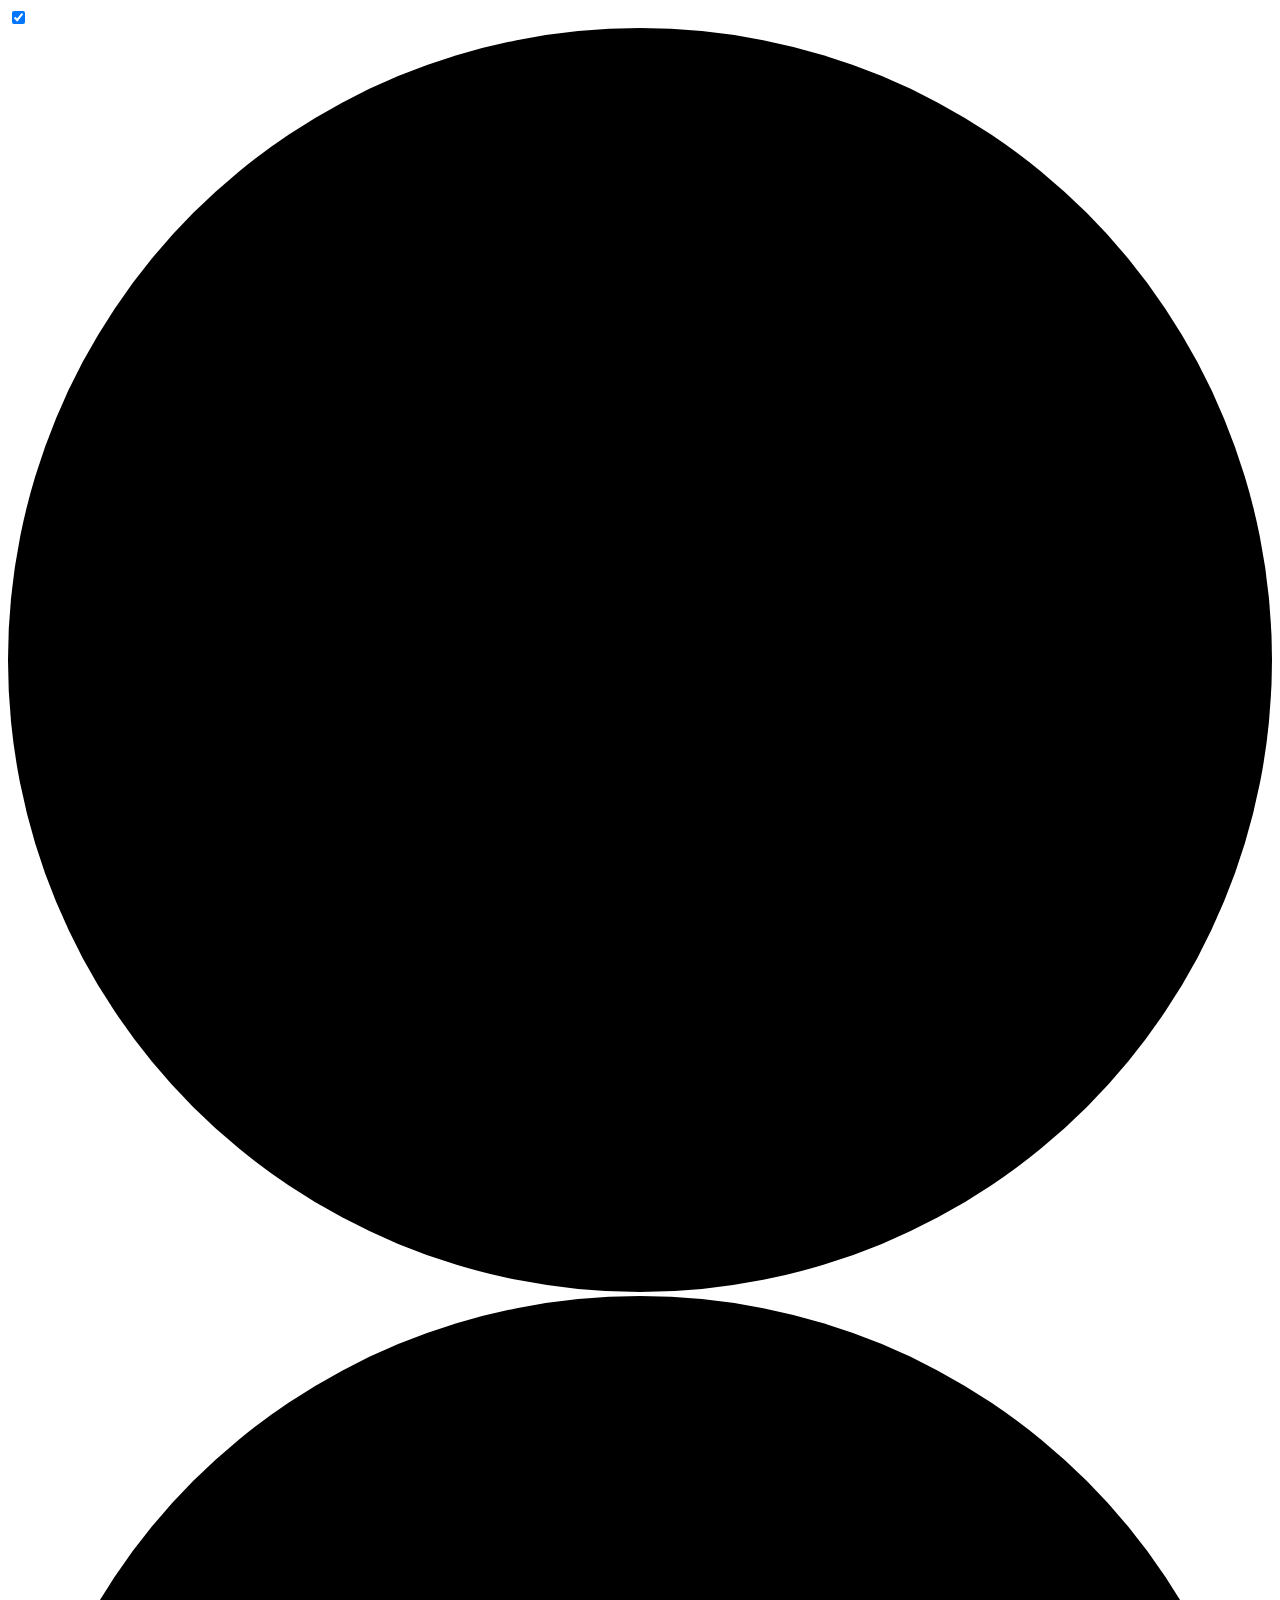
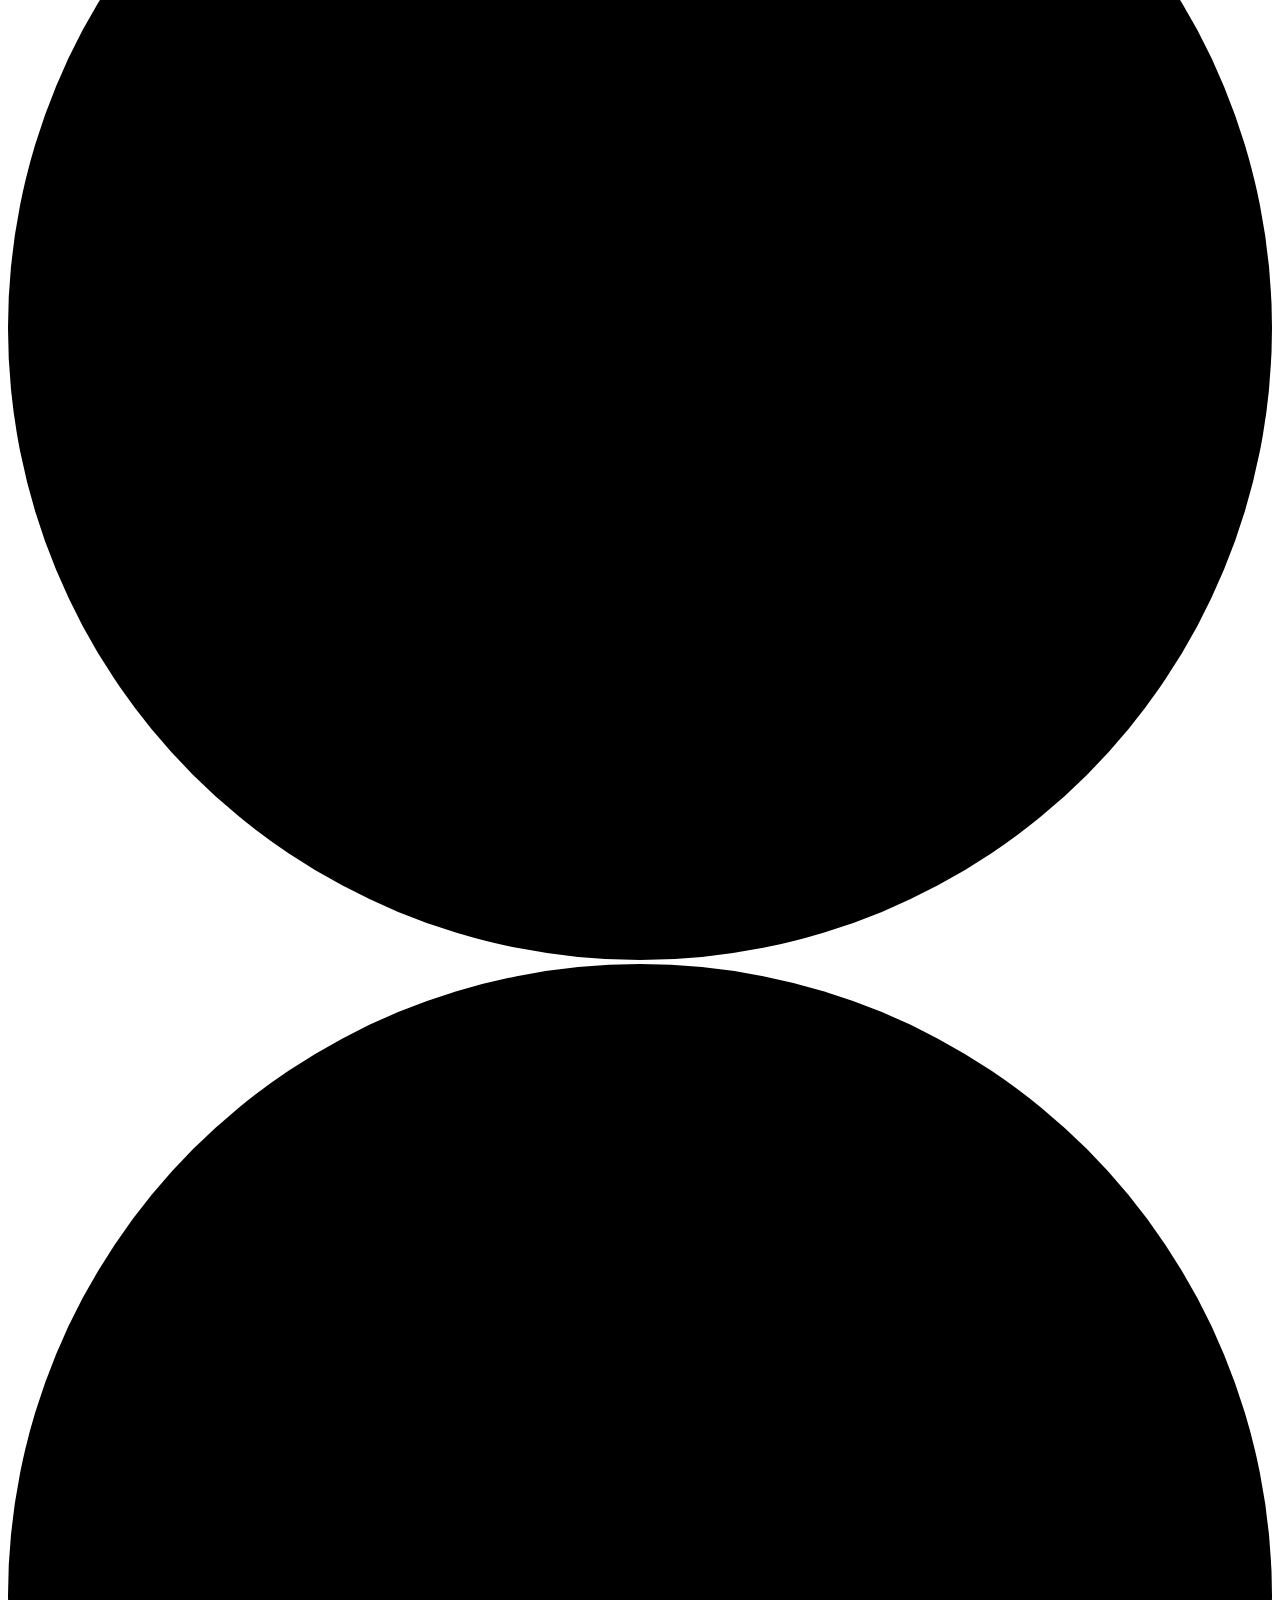
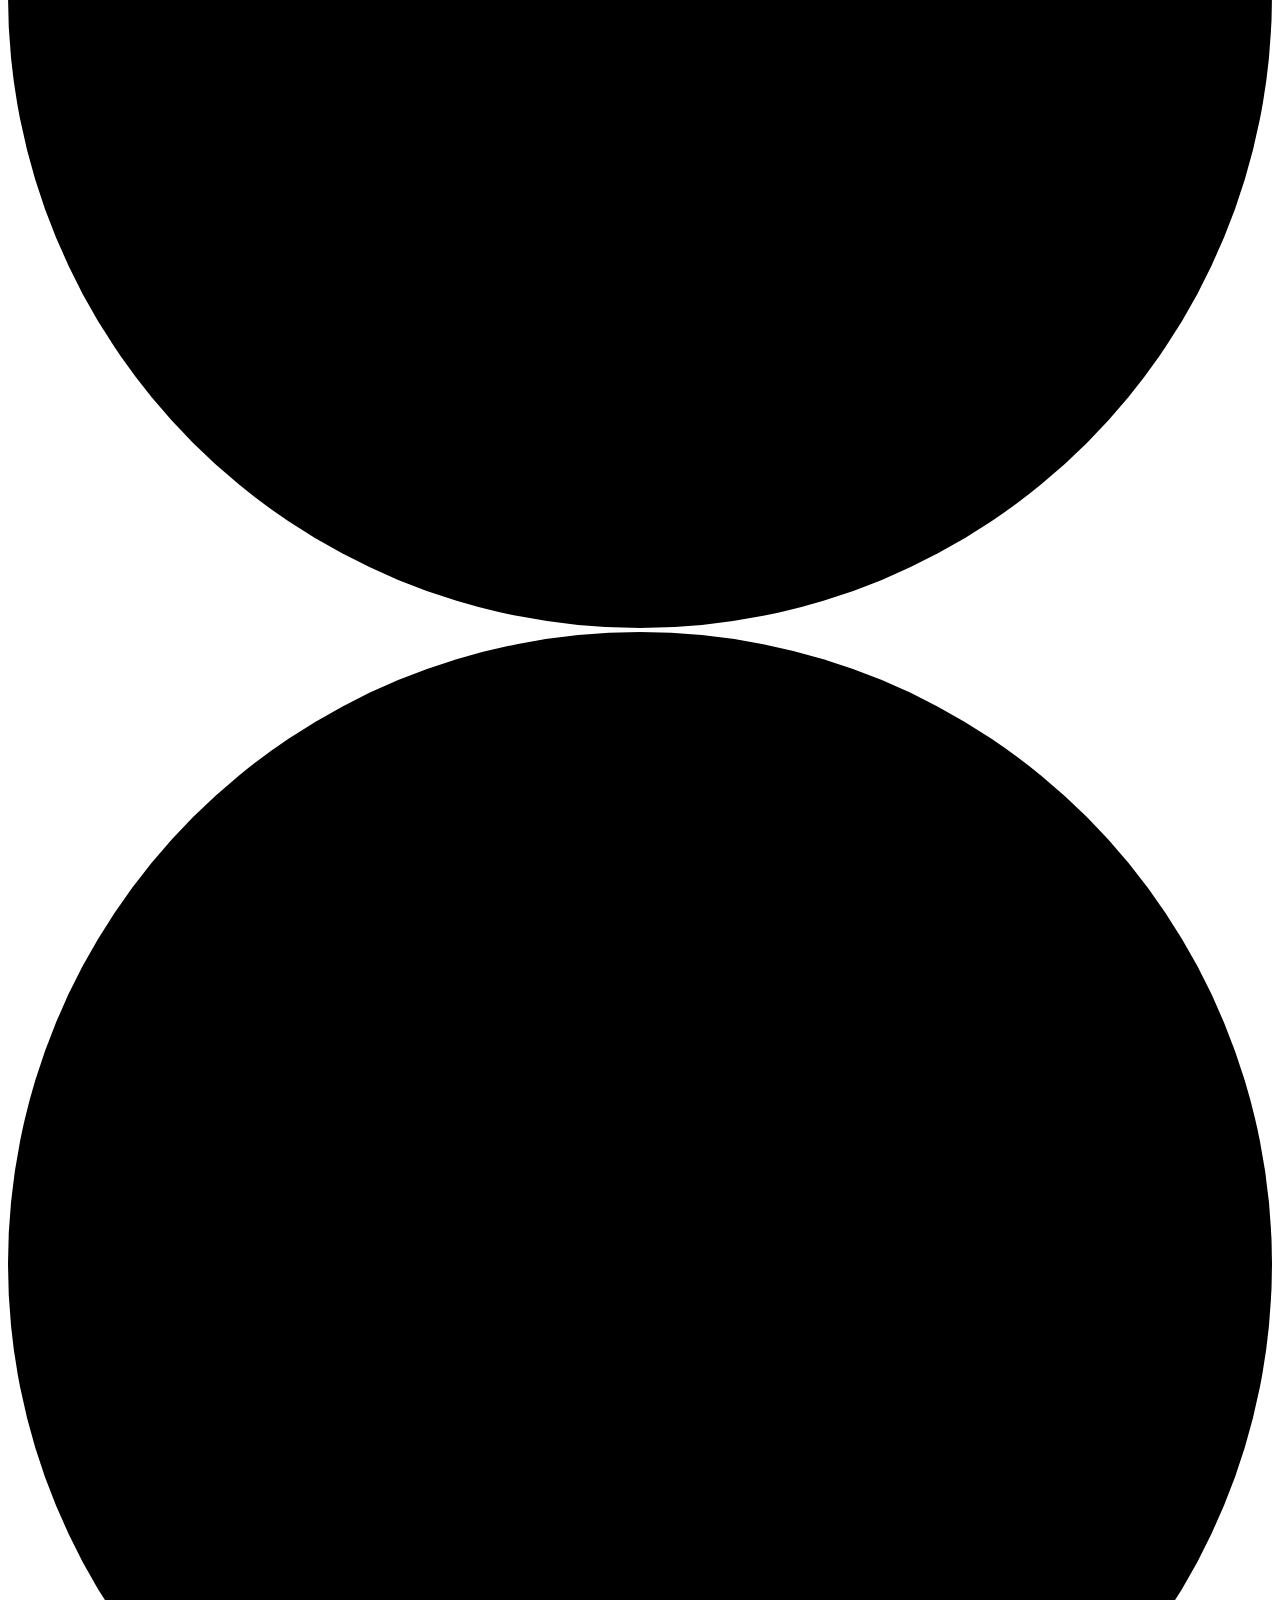
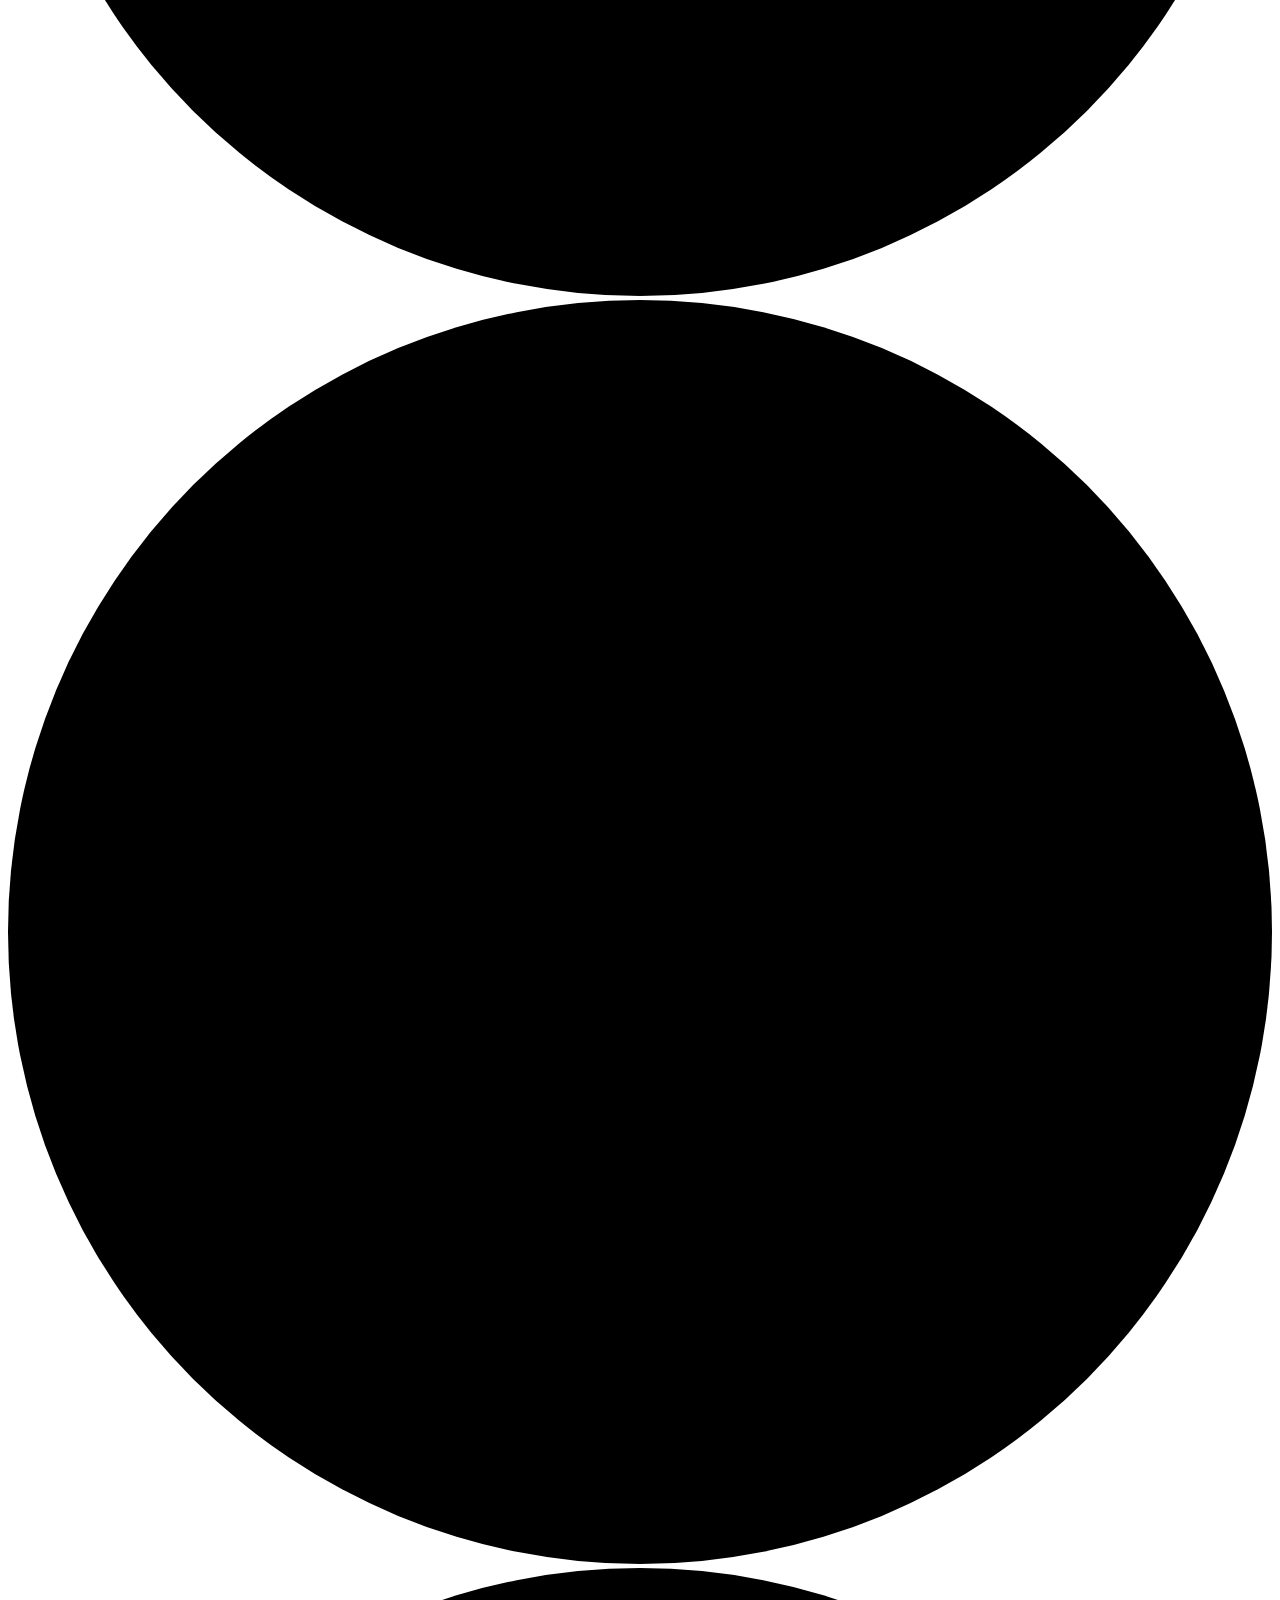
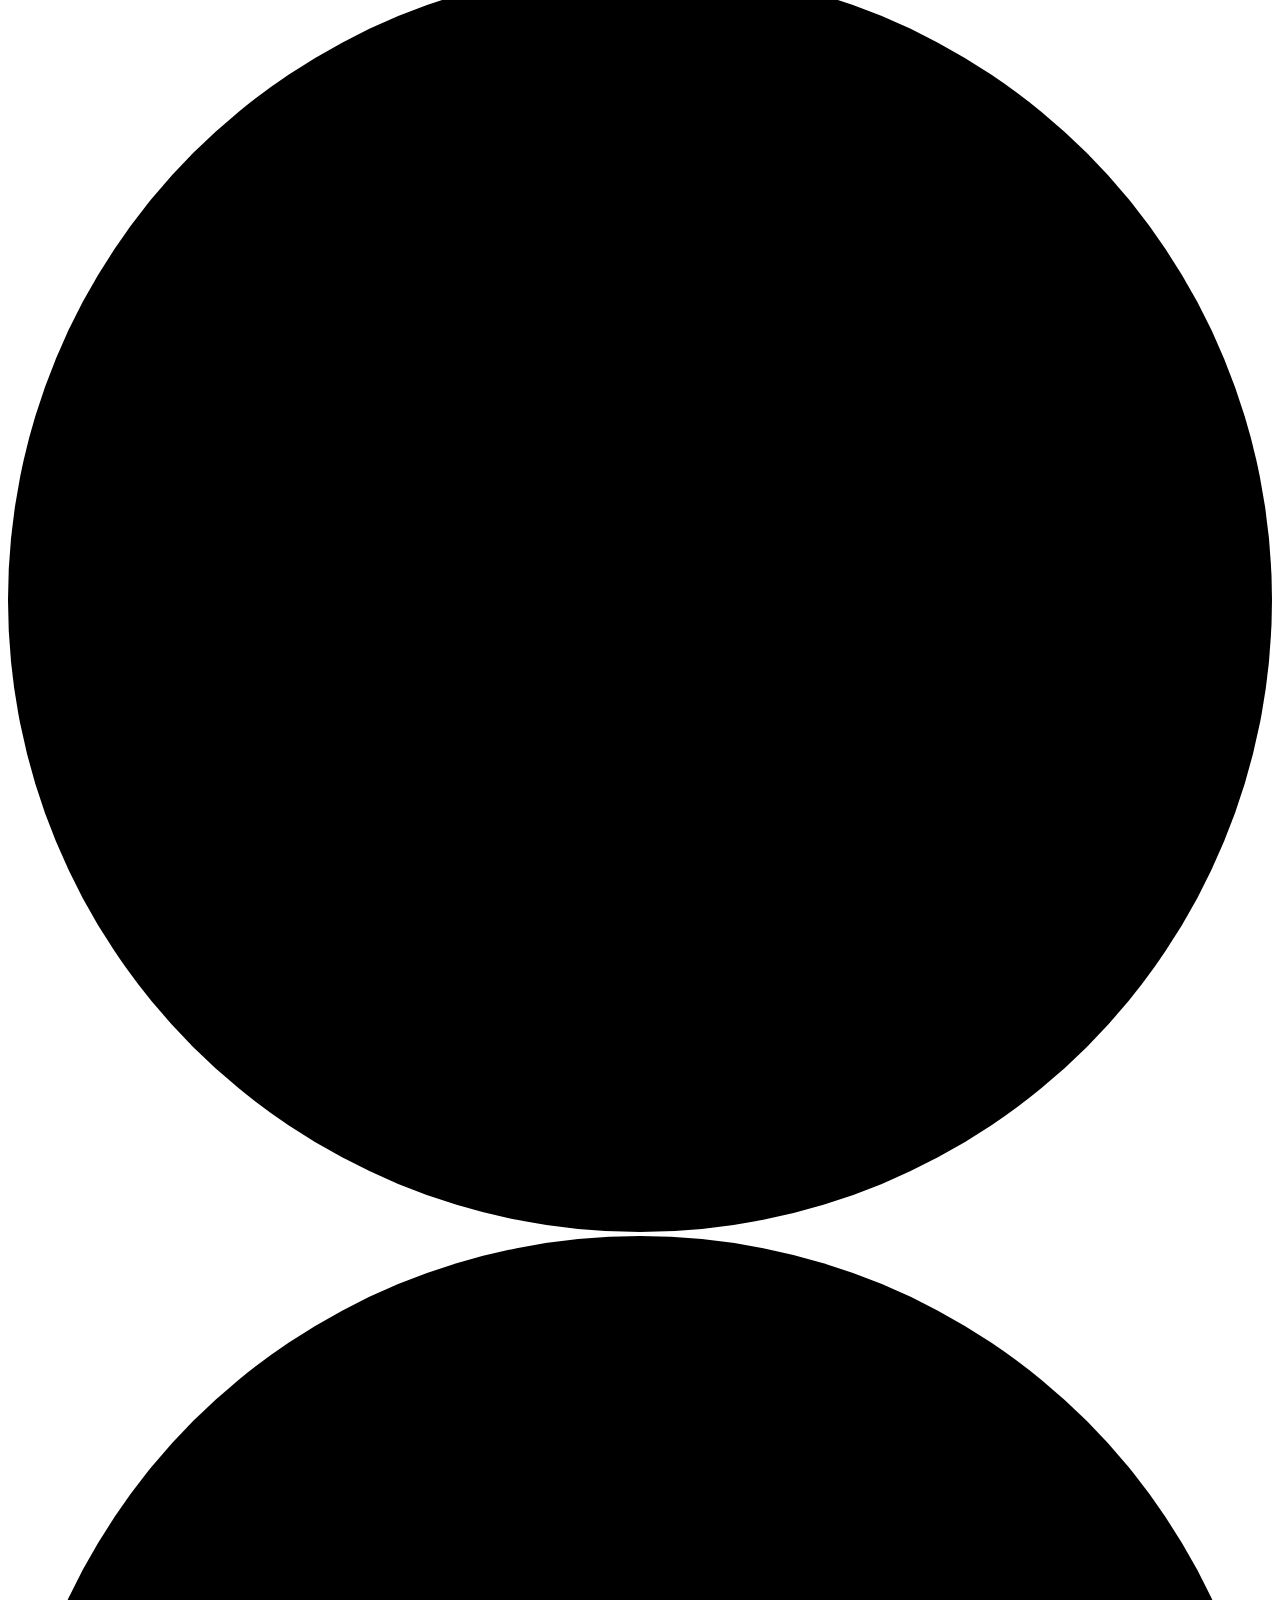
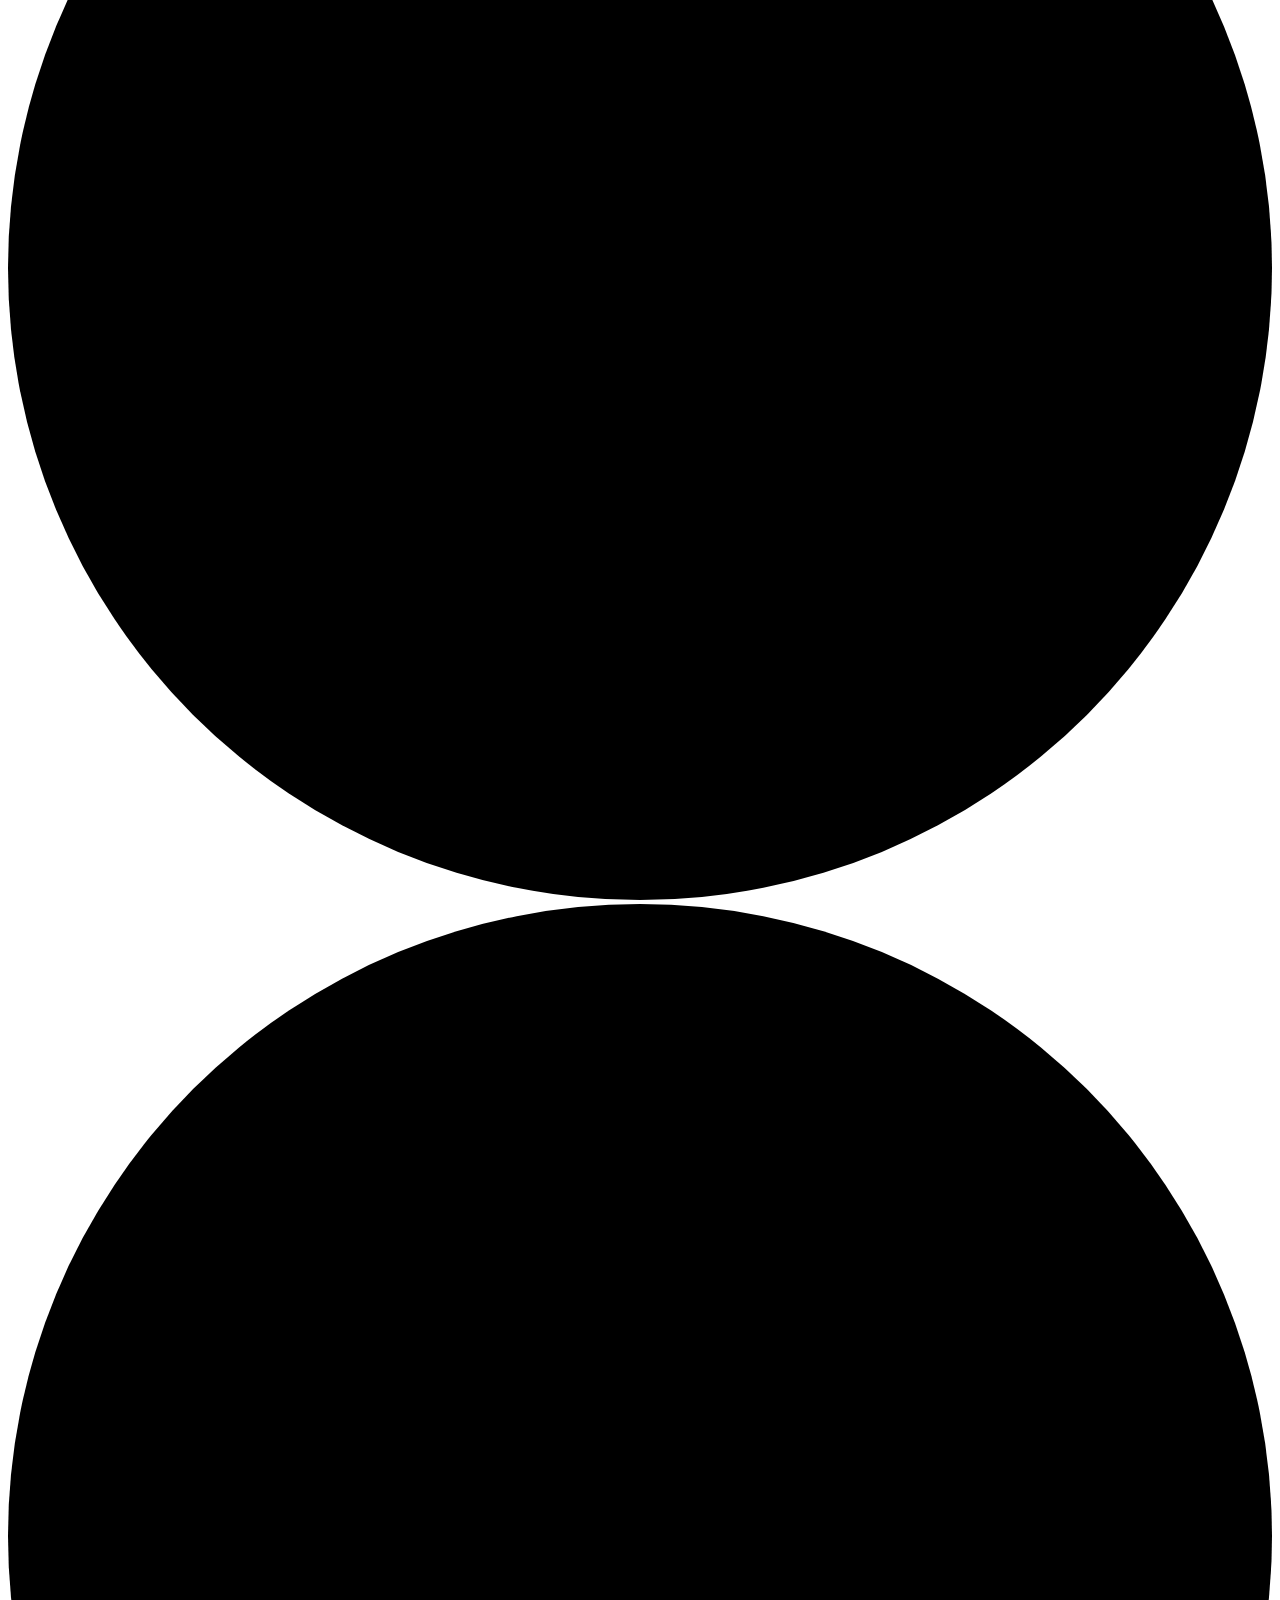
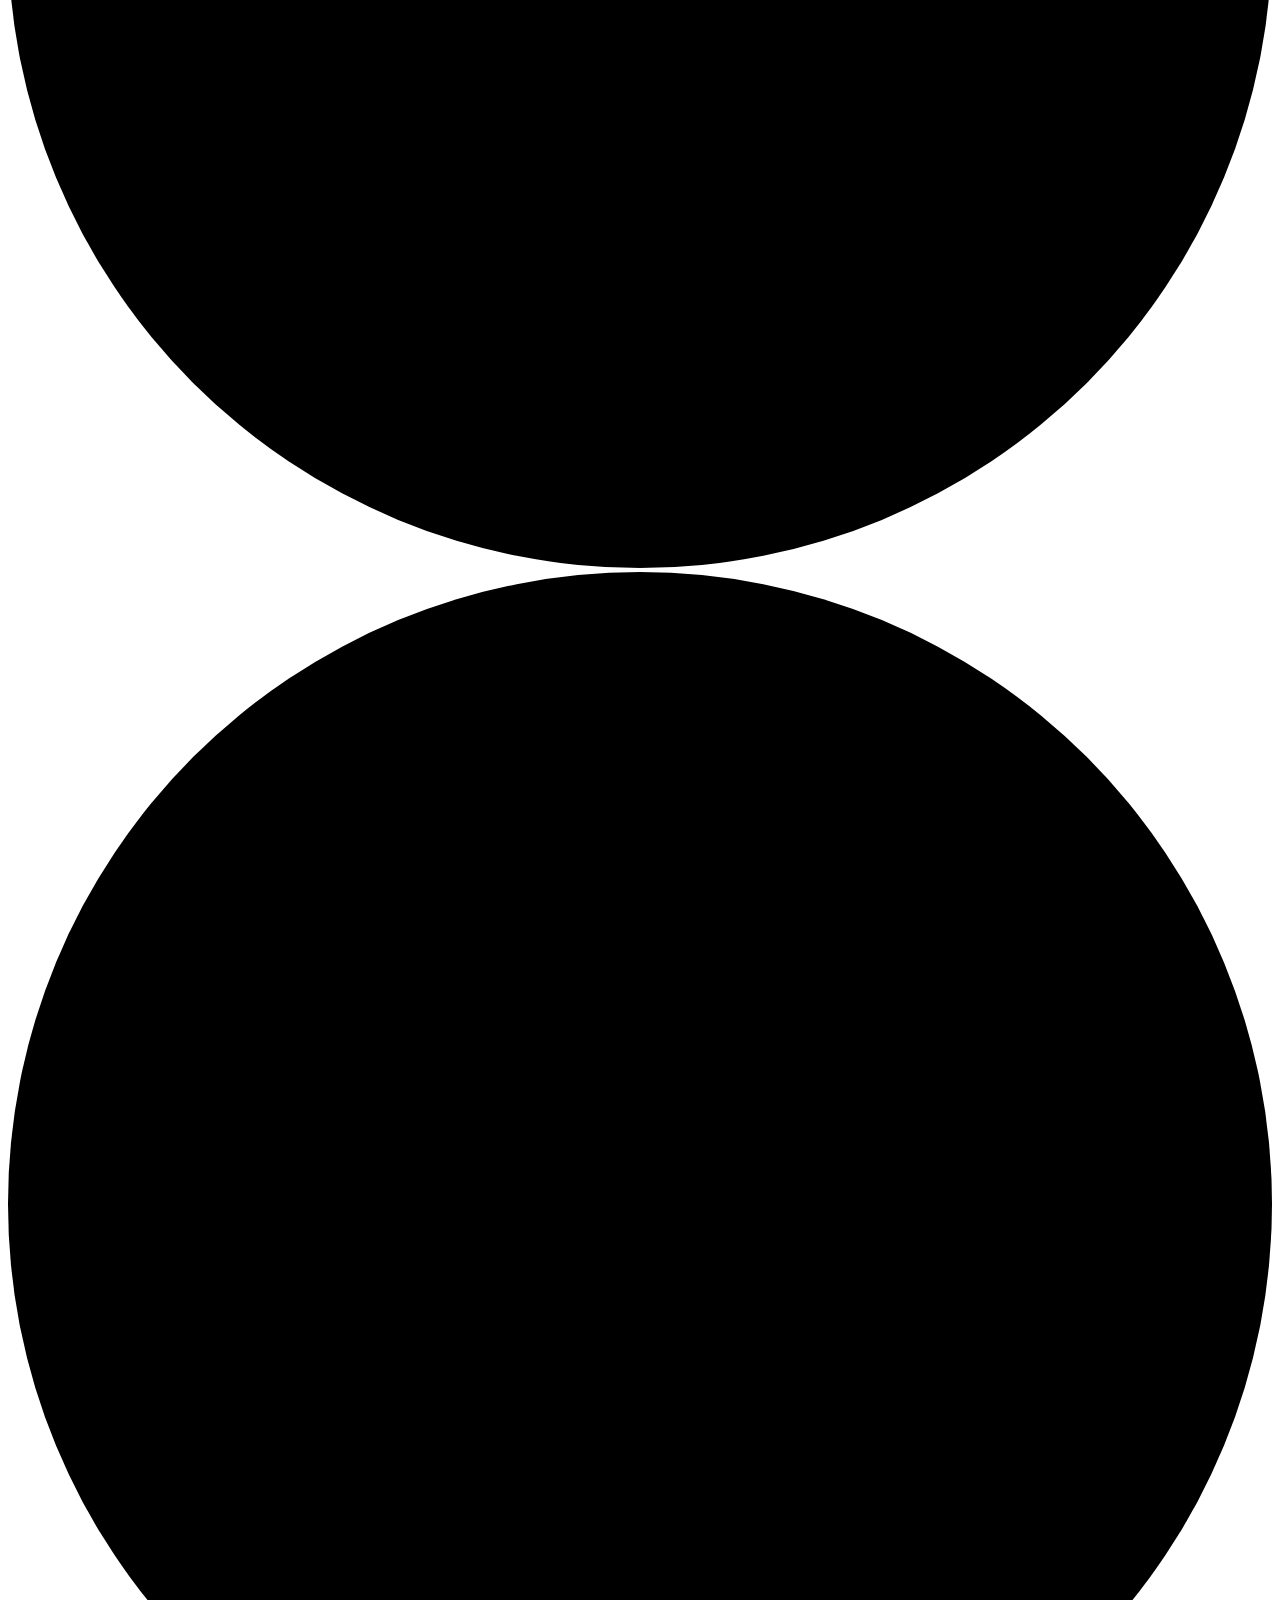
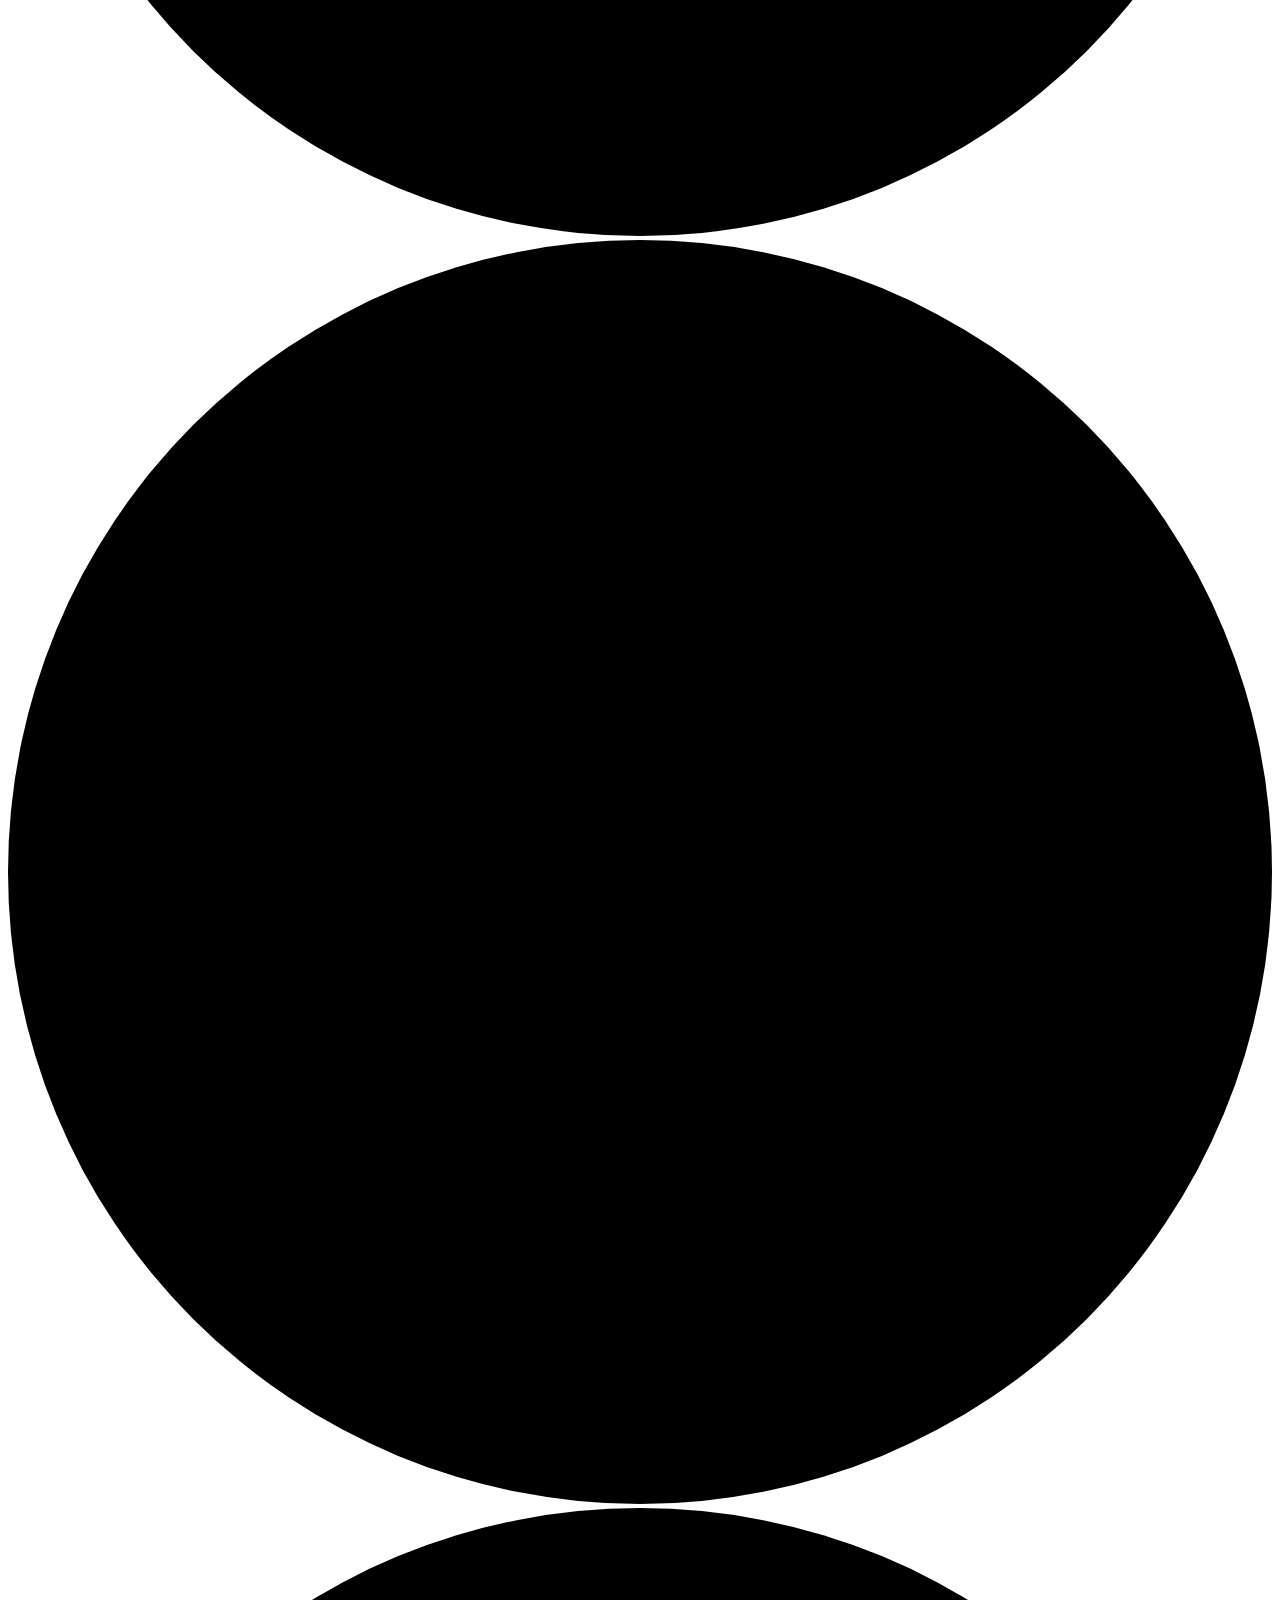
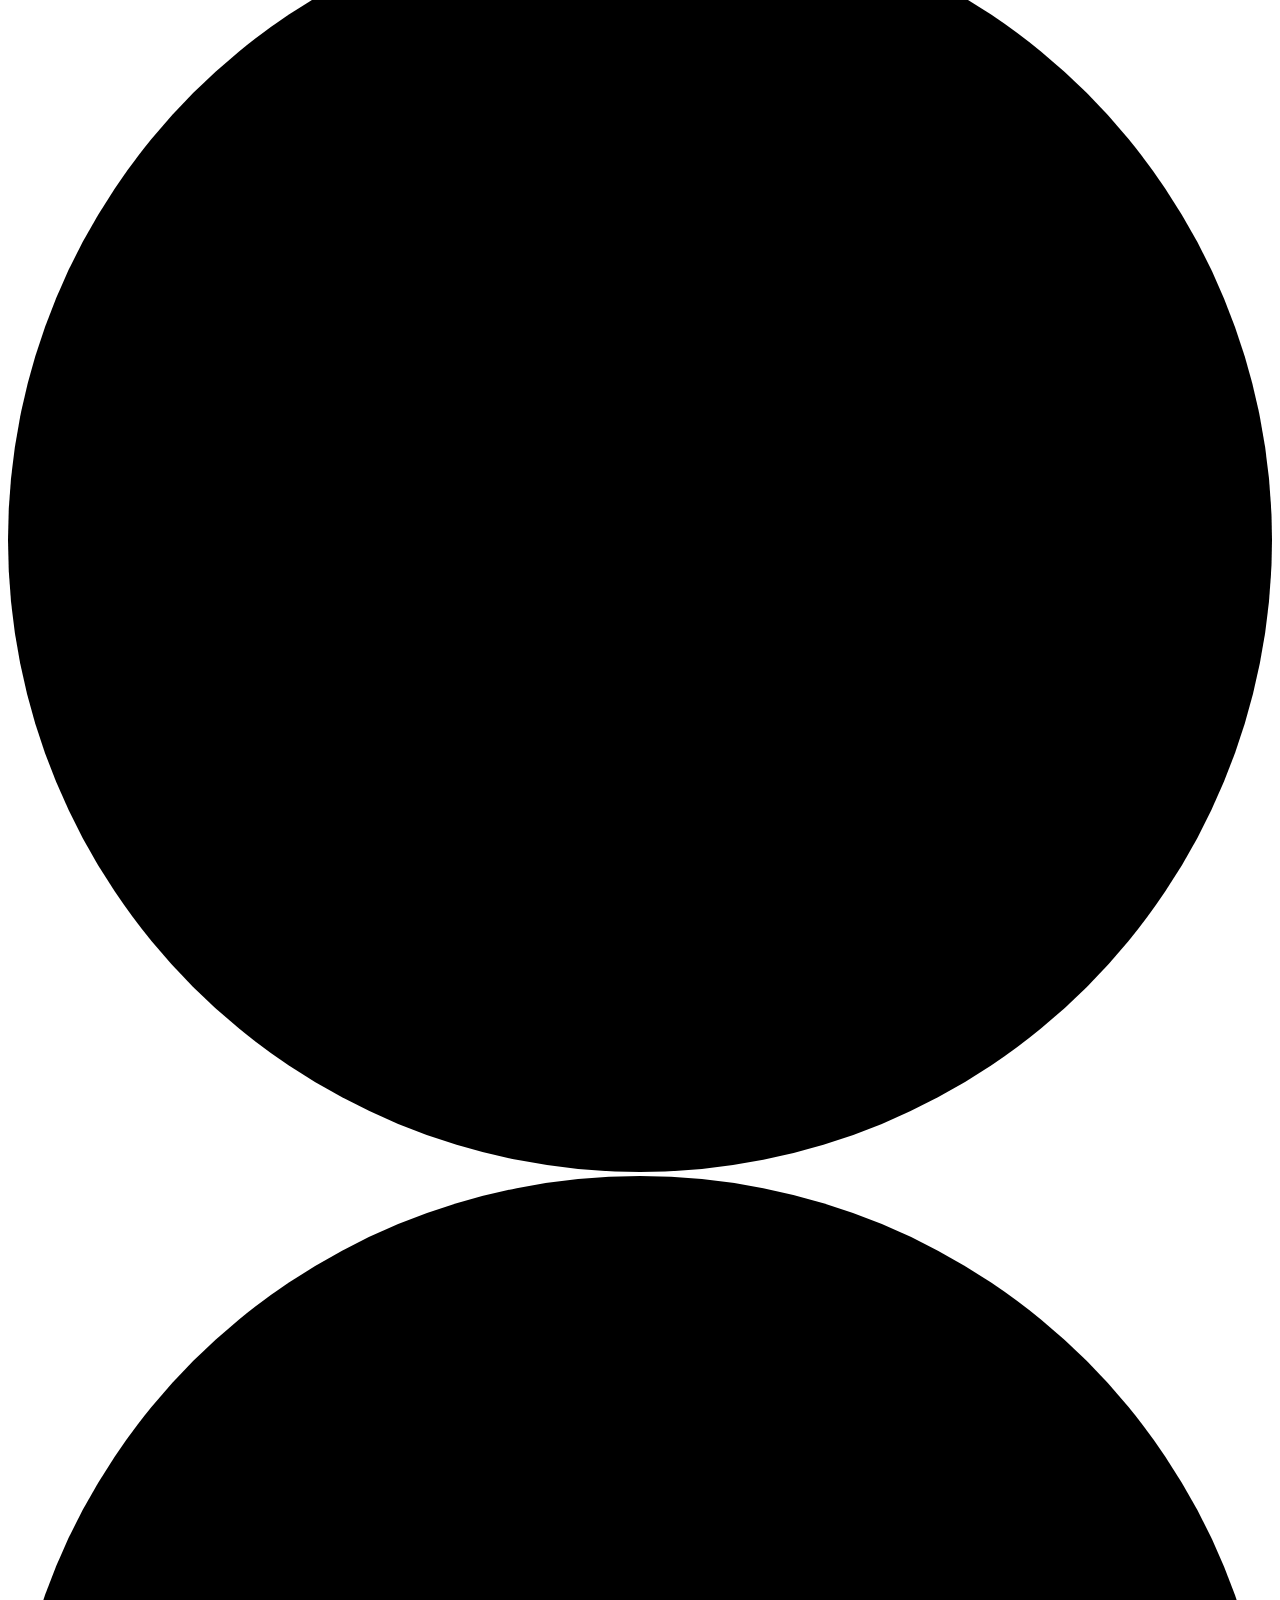
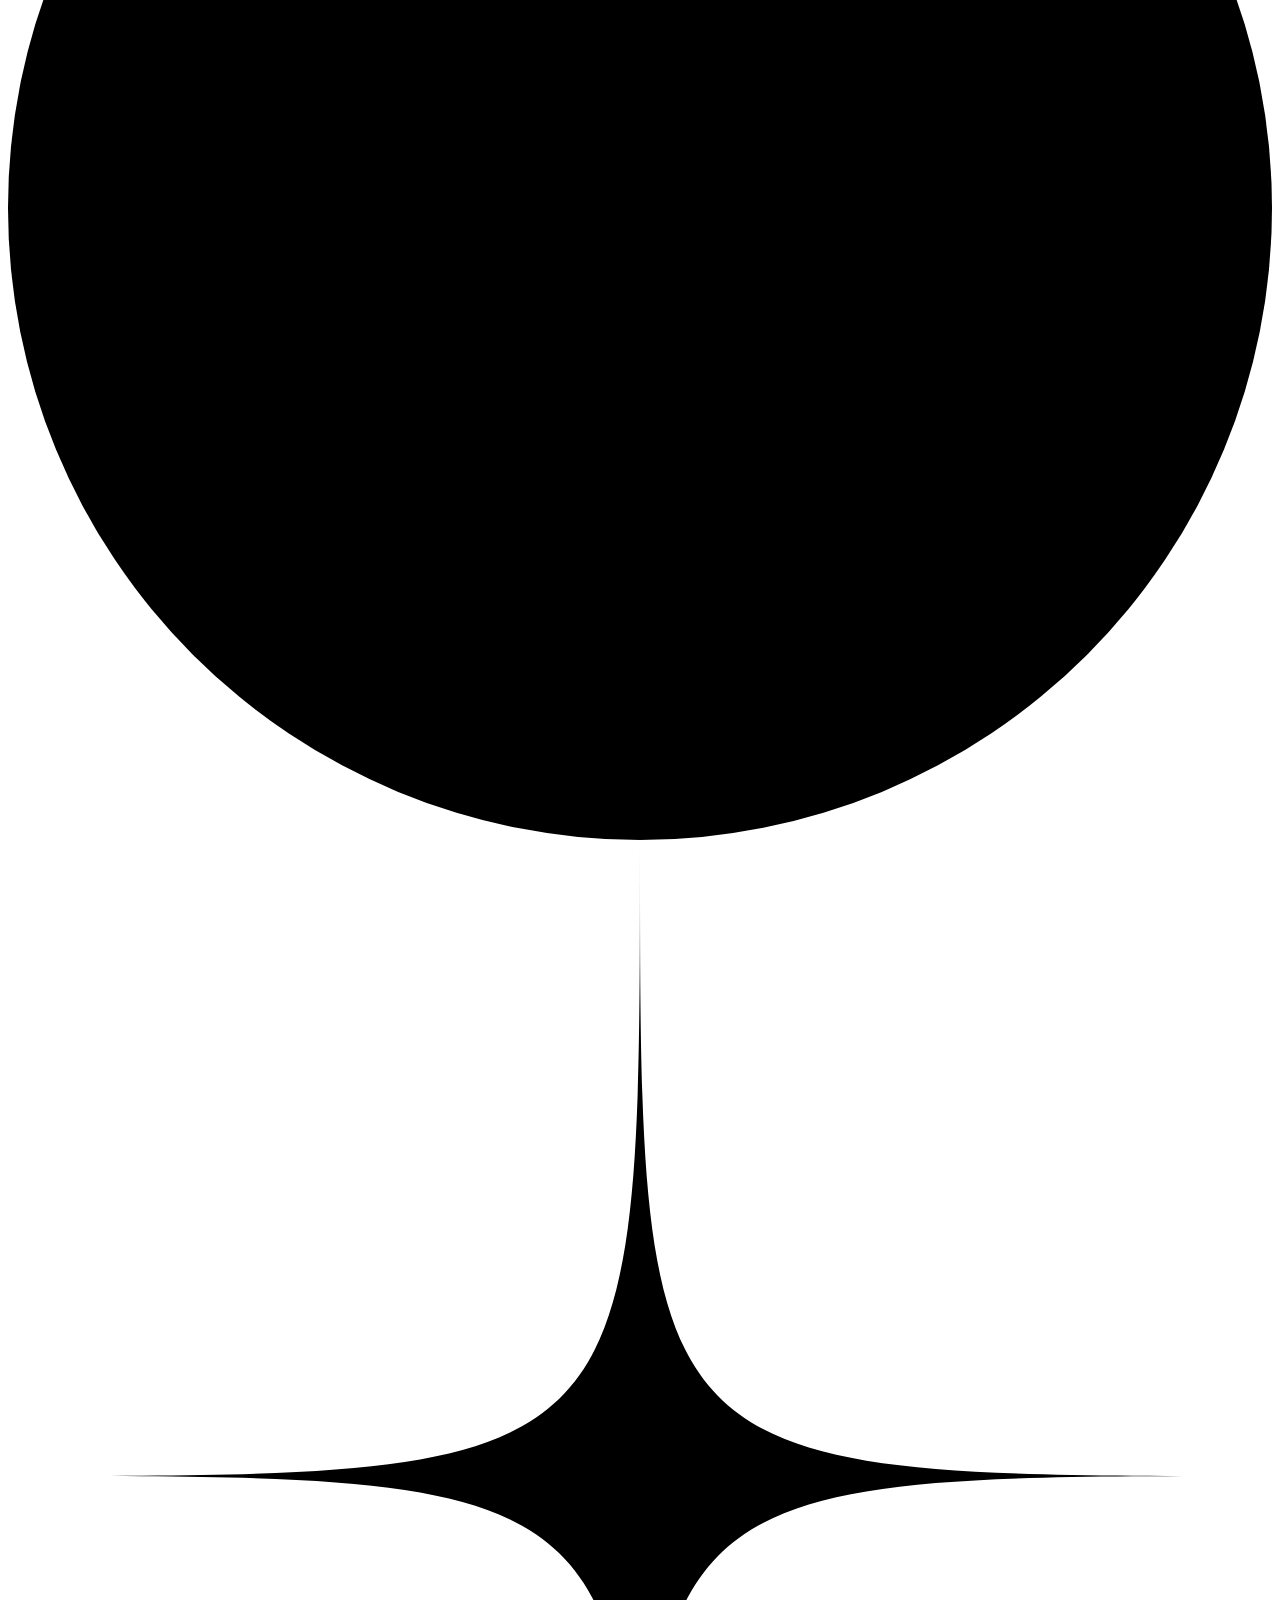
==== index.html @ 3e20ecfb "Update index.html" ====
<!DOCTYPE html>
<html lang="pt-br">

<head>
    <meta charset="UTF-8">
    <meta name="viewport" content="width=device-width, initial-scale=1.0">
    <title>Portfólio - Saulo Matos</title>
    <link rel="stylesheet" href="styles.css">
    <link rel="stylesheet" href="https://cdnjs.cloudflare.com/ajax/libs/font-awesome/6.5.1/css/all.min.css">
</head>

<body>
    <header id="header">
        <nav>
            <div class="header-left">
                <label class="switch">
                    <input id="input" type="checkbox" checked="darkTheme" />
                    <div class="slider round">
                        <div class="sun-moon">
                            <svg id="moon-dot-1" class="moon-dot" viewBox="0 0 100 100">
                                <circle cx="50" cy="50" r="50"></circle>
                            </svg>
                            <svg id="moon-dot-2" class="moon-dot" viewBox="0 0 100 100">
                                <circle cx="50" cy="50" r="50"></circle>
                            </svg>
                            <svg id="moon-dot-3" class="moon-dot" viewBox="0 0 100 100">
                                <circle cx="50" cy="50" r="50"></circle>
                            </svg>
                            <svg id="light-ray-1" class="light-ray" viewBox="0 0 100 100">
                                <circle cx="50" cy="50" r="50"></circle>
                            </svg>
                            <svg id="light-ray-2" class="light-ray" viewBox="0 0 100 100">
                                <circle cx="50" cy="50" r="50"></circle>
                            </svg>
                            <svg id="light-ray-3" class="light-ray" viewBox="0 0 100 100">
                                <circle cx="50" cy="50" r="50"></circle>
                            </svg>
                            <svg id="cloud-1" class="cloud-dark" viewBox="0 0 100 100">
                                <circle cx="50" cy="50" r="50"></circle>
                            </svg>
                            <svg id="cloud-2" class="cloud-dark" viewBox="0 0 100 100">
                                <circle cx="50" cy="50" r="50"></circle>
                            </svg>
                            <svg id="cloud-3" class="cloud-dark" viewBox="0 0 100 100">
                                <circle cx="50" cy="50" r="50"></circle>
                            </svg>
                            <svg id="cloud-4" class="cloud-light" viewBox="0 0 100 100">
                                <circle cx="50" cy="50" r="50"></circle>
                            </svg>
                            <svg id="cloud-5" class="cloud-light" viewBox="0 0 100 100">
                                <circle cx="50" cy="50" r="50"></circle>
                            </svg>
                            <svg id="cloud-6" class="cloud-light" viewBox="0 0 100 100">
                                <circle cx="50" cy="50" r="50"></circle>
                            </svg>
                        </div>
                        <div class="stars">
                            <svg id="star-1" class="star" viewBox="0 0 20 20">
                                <path d="M 0 10 C 10 10,10 10 ,0 10 C 10 10 , 10 10 , 10 20 C 10 10 , 10 10 , 20 10 C 10 10 , 10 10 , 10 0 C 10 10,10 10 ,0 10 Z"></path>
                            </svg>
                            <svg id="star-2" class="star" viewBox="0 0 20 20">
                                <path d="M 0 10 C 10 10,10 10 ,0 10 C 10 10 , 10 10 , 10 20 C 10 10 , 10 10 , 20 10 C 10 10 , 10 10 , 10 0 C 10 10,10 10 ,0 10 Z"></path>
                            </svg>
                            <svg id="star-3" class="star" viewBox="0 0 20 20">
                                <path d="M 0 10 C 10 10,10 10 ,0 10 C 10 10 , 10 10 , 10 20 C 10 10 , 10 10 , 20 10 C 10 10 , 10 10 , 10 0 C 10 10,10 10 ,0 10 Z"></path>
                            </svg>
                            <svg id="star-4" class="star" viewBox="0 0 20 20">
                                <path d="M 0 10 C 10 10,10 10 ,0 10 C 10 10 , 10 10 , 10 20 C 10 10 , 10 10 , 20 10 C 10 10 , 10 10 , 10 0 C 10 10,10 10 ,0 10 Z"></path>
                            </svg>
                        </div>
                    </div>
                </label>
            </div>
            <div class="menu-toggle" id="menu-toggle">
                <i class="fas fa-bars"></i>
            </div>
            <ul class="header-center" id="nav-menu">
                <li><a href="#about">Sobre</a></li>
                <li><a href="#skills">Habilidades</a></li>
                <li><a href="#projects">Projetos</a></li>
                <li><a href="#contact">Contato</a></li>
            </ul>
            <div class="header-right">
                <a href="https://www.instagram.com/sauloo_h/" target="_blank" class="icon-link"><i class="fa-brands fa-instagram"></i></a>
                <a href="https://www.linkedin.com/in/saulo-matos-18a359269/" target="_blank" class="icon-link"><i class="fa-brands fa-linkedin"></i></a>
                <a href="https://api.whatsapp.com/send?phone=5514996204876" target="_blank" class="icon-link"><i class="fa-brands fa-whatsapp"></i></a>
                <a href="mailto:matossaulo.h@gmail.com" target="_blank" class="icon-link"><i class="fa-solid fa-envelope"></i></a>
            </div>
        </nav>
    </header>

    <section id="hero">
        <div class="hero-overlay"></div>
        <div class="hero-content">
            <p>Prazer ter você aqui, sou</p>
            <h1>Saulo Matos</h1>
            <p>Desenvolvedor Full Stack e Criador de Soluções</p>
            <a href="#projects" class="btn">Veja meus projetos</a>
        </div>
    </section>

    <section id="about">
        <h2>Sobre Mim</h2>
        <br />
        <p>Sou um desenvolvedor Full Stack apaixonado por tecnologia e resolução de problemas. Trabalho tanto no Front-end quanto no Back-end, desenvolvendo aplicações completas e eficientes.</p>
        <br />
        <p>No Back-end, atuo principalmente com as linguagens Python e JavaScript (Node.js), criando APIs e sistemas robustos. Tenho experiência com bancos de dados MySQL, garantindo segurança e performance no armazenamento e manipulação de dados.</p>
        <br />
        <p>Busco sempre aprender novas tecnologias e aprimorar minhas habilidades, entregando soluções modernas e de qualidade.</p>
        <br />
        <div class="logos-container">
            <div class="video-wrapper">
                <video id="video1" class="gif-video" muted playsinline>
                    <source src="imagens/Animação.mp4" type="video/mp4">
                    Seu navegador não suporta vídeo.
                </video>
            </div>
            <div class="video-wrapper">
                <video id="video2" class="gif-video" muted playsinline>
                    <source src="imagens/Animação2.mp4" type="video/mp4">
                    Seu navegador não suporta vídeo.
                </video>
            </div>
        </div>
    </section>

    <section id="skills">
        <section id="skills">
            <section id="skills">
                <h2>Habilidades</h2>
                
                <br>
                <div class="skills-container">
                    <div class="skill-icon"><i class="fa-brands fa-html5" style="color: #E44D26;"></i></div>
                    <div class="skill-icon"><i class="fa-brands fa-css3-alt" style="color: #1572B6;"></i></div>
                    <div class="skill-icon"><i class="fa-brands fa-js" style="color: #F7DF1E;"></i></div>
                    <div class="skill-icon"><i class="fa-brands fa-react" style="color: #61DAFB;"></i></div>
                    <div class="skill-icon"><i class="fa-solid fa-database" style="color: #00758F;"></i></div>
                    <div class="skill-icon"><i class="fa-brands fa-python" style="color: #3776AB;"></i></div>
                    <div class="skill-icon"><i class="fa-brands fa-github" style="color: #181717;"></i></div>
                    <div class="skill-icon"><i class="fa-brands fa-node" style="color: #339933;"></i></div>
                    <div class="skill-icon">
                        <img src="imagens/csharp-logo.png" alt="C#" class="csharp-icon">
                    </div>
                </div>
            </section>
            
        </section>
        
    </section>

    <section id="projects">
        <h2>Projetos</h2>
        <br>
        <div class="project-cards-container">
            <div class="card game-card">
                <div class="overlay"></div>
                <div class="card-content">
                    <p class="heading">Jogo Donkey Kong</p>
                    <p>Desvie dos obstáculos e tente marcar a maior pontuação!</p>
                    <div class="buttons">
                        <a href="https://sauloomatos.github.io/Donkey-Kong-Jogo-Final/" target="_blank" class="btn">🎮 Jogar</a>
                        <a href="https://github.com/SaulooMatos/Donkey-Kong-Jogo" target="_blank" class="btn">📂 Repositório</a>
                    </div>
                </div>
            </div>
            <div class="card">
                <p class="heading">Projeto 2</p>
                <p>Breve Descrição</p>
                <p>Projeto</p>
            </div>
            <div class="card">
                <p class="heading">Projeto 3</p>
                <p>Breve Descrição</p>
                <p>Projeto</p>
            </div>
            <div class="card">
                <p class="heading">Projeto 4</p>
                <p>Breve Descrição</p>
                <p>Projeto</p>
            </div>
        </div>
    </section>

    <section id="contact">
        <h2>Contato</h2>
        <br />
        <div class="contact-icons">
            <a href="https://www.instagram.com/sauloo_h/" target="_blank" class="icon-link2">
                <i class="fa-brands fa-instagram"></i>
            </a>
            <a href="https://www.linkedin.com/in/saulo-matos-18a359269/" target="_blank" class="icon-link2">
                <i class="fa-brands fa-linkedin"></i>
            </a>
            <a href="https://api.whatsapp.com/send?phone=5514996204876" target="_blank" class="icon-link2">
                <i class="fa-brands fa-whatsapp"></i>
            </a>
            <a href="mailto:matossaulo.h@gmail.com" target="_blank" class="icon-link2">
                <i class="fa-solid fa-envelope"></i>
            </a>
        </div>
        <form id="contact-form" action="https://formsubmit.co/matossaulo.h@gmail.com" method="POST">
            <br/>
            <input type="hidden" name="_subject" value="Nova mensagem do Portfólio!">
            <input type="hidden" name="_captcha" value="false">
            <input type="text" name="nome" placeholder="Nome" required>
            <input type="email" name="email" placeholder="Email" required>
            <textarea name="mensagem" placeholder="Mensagem" required></textarea>
            <button type="submit">Enviar</button>
        </form>
    </section>

    <button id="back-to-top">↑</button>

    <footer>
        <p>&copy; 2025 Saulo Henrique de Oliveira Matos. Todos os direitos reservados.</p>
    </footer>

    <script src="scripts.js"></script>
</body>

</html>
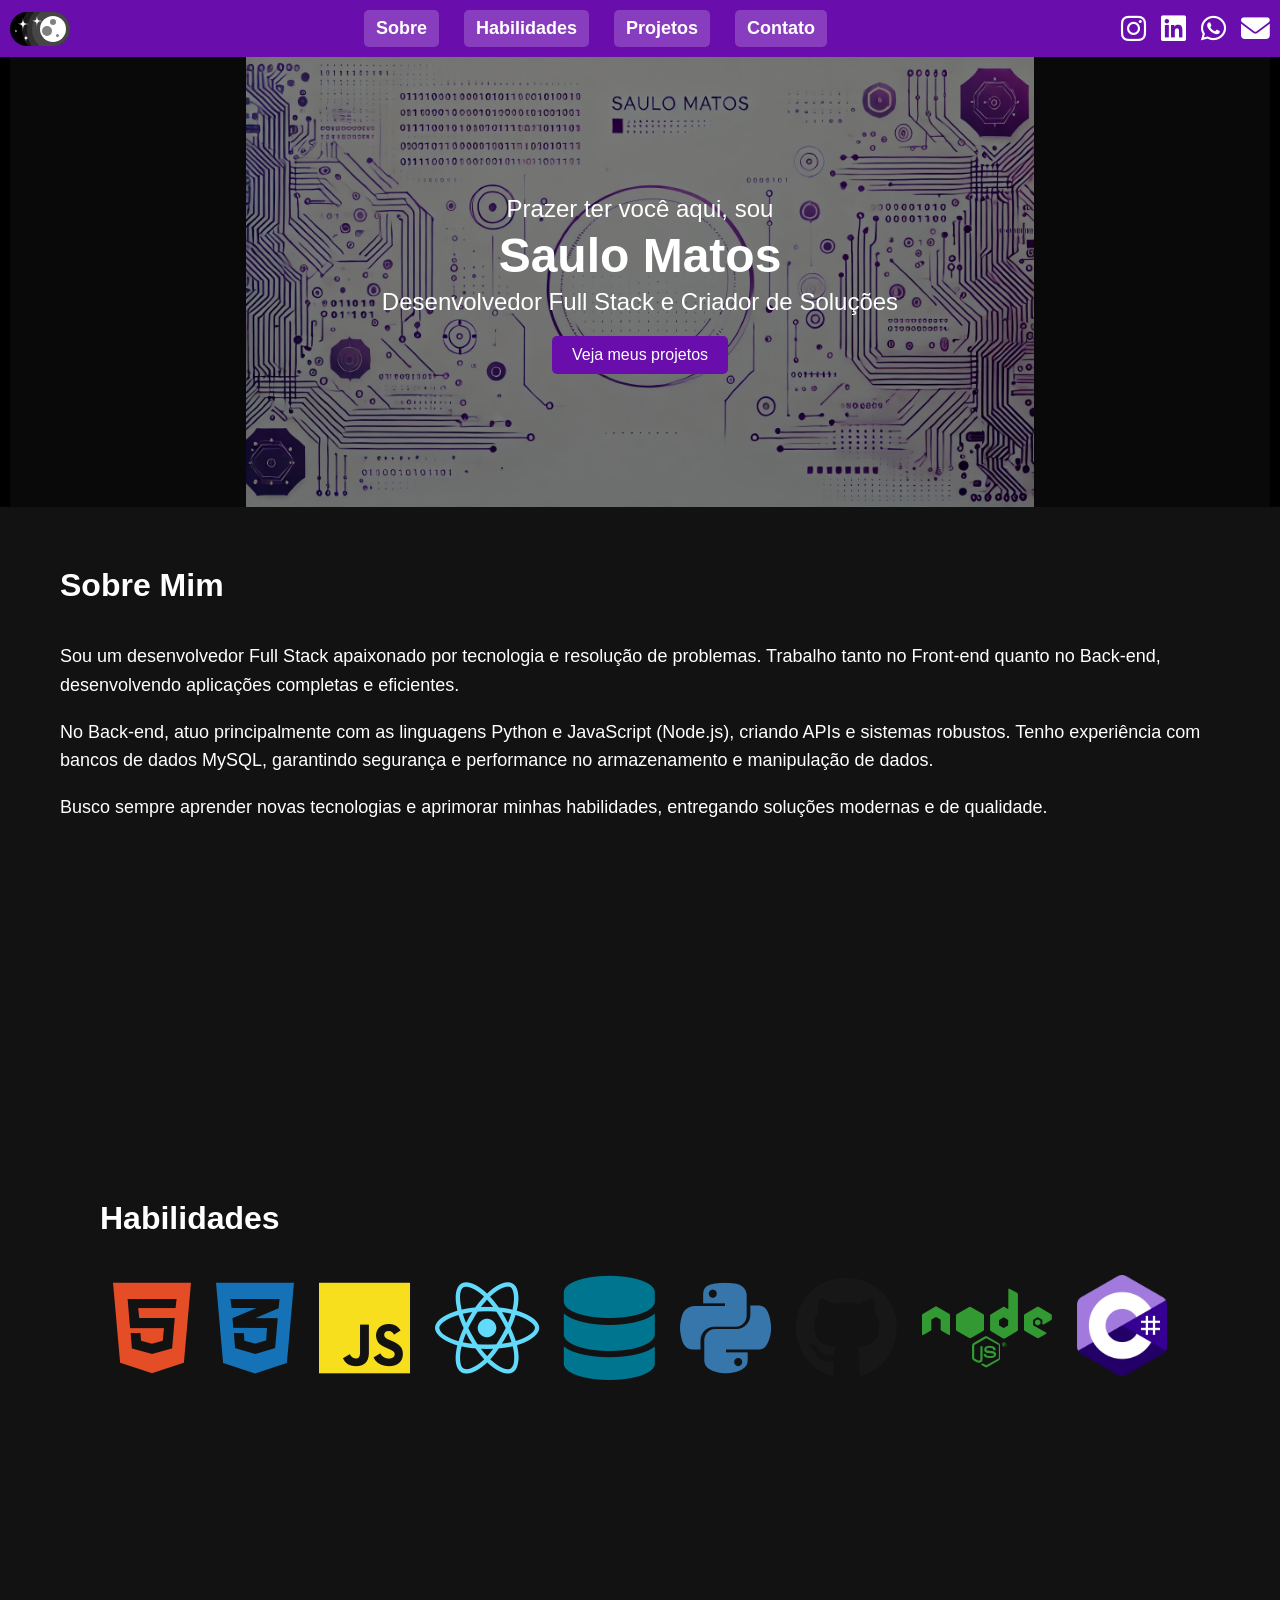
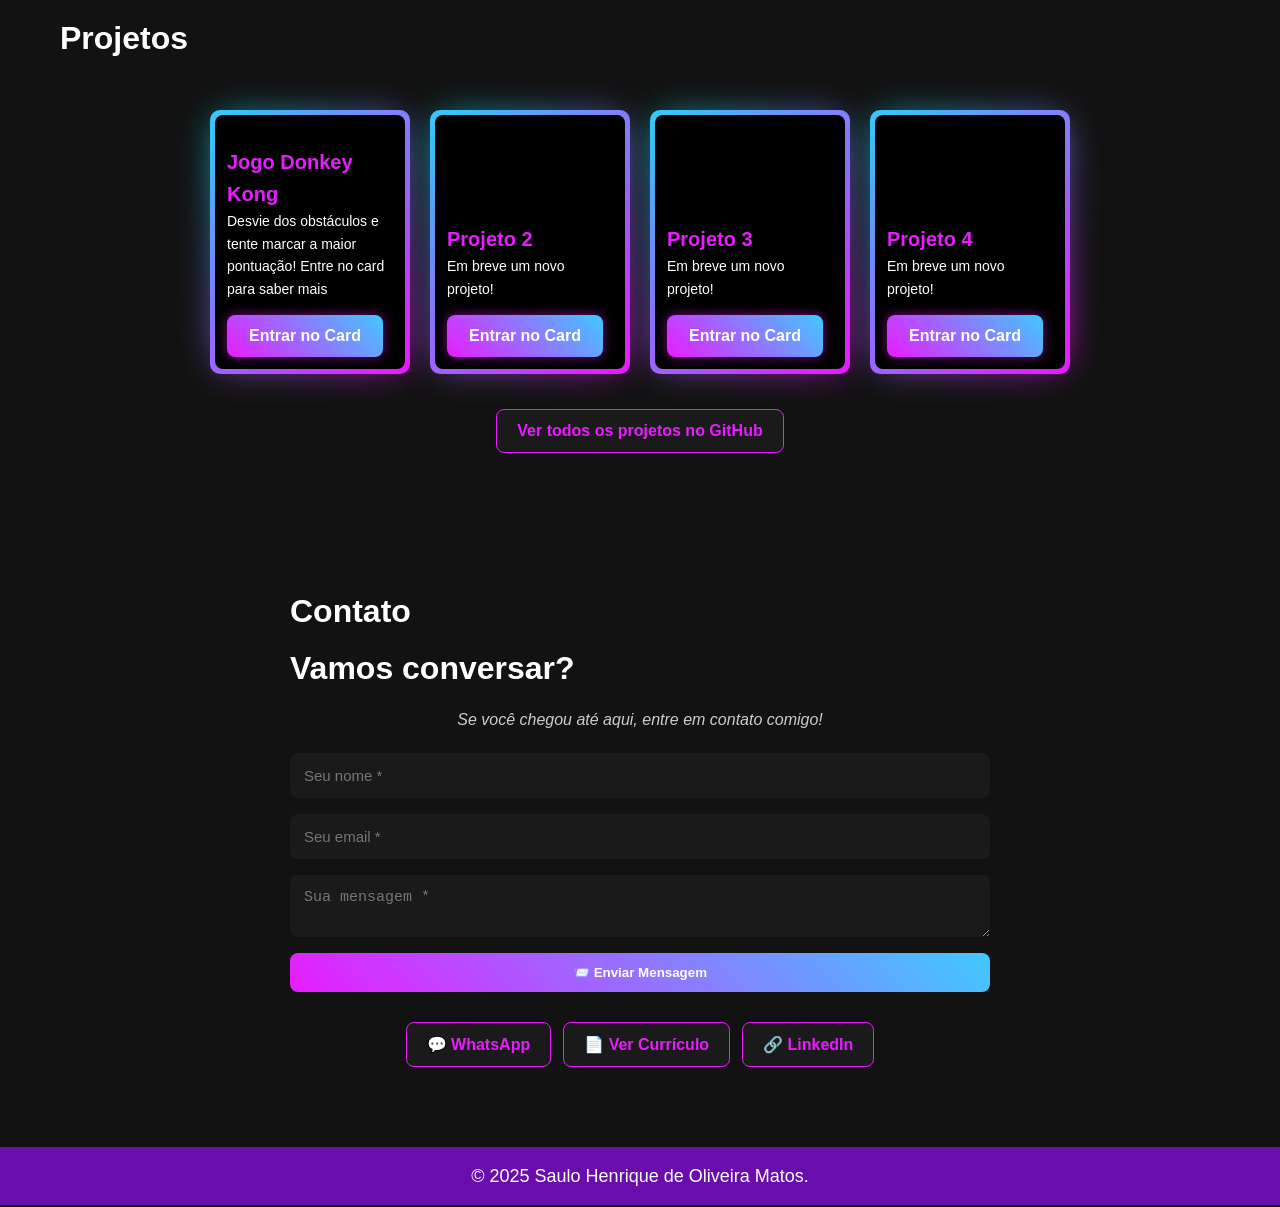
==== commit b4f377b1: "Add files via upload" ====
--- a/index.html
+++ b/index.html
@@ -1,222 +1,328 @@
-<!DOCTYPE html>
-<html lang="pt-br">
-
-<head>
-    <meta charset="UTF-8">
-    <meta name="viewport" content="width=device-width, initial-scale=1.0">
-    <title>Portfólio - Saulo Matos</title>
-    <link rel="stylesheet" href="styles.css">
-    <link rel="stylesheet" href="https://cdnjs.cloudflare.com/ajax/libs/font-awesome/6.5.1/css/all.min.css">
-</head>
-
-<body>
-    <header id="header">
-        <nav>
-            <div class="header-left">
-                <label class="switch">
-                    <input id="input" type="checkbox" checked="darkTheme" />
-                    <div class="slider round">
-                        <div class="sun-moon">
-                            <svg id="moon-dot-1" class="moon-dot" viewBox="0 0 100 100">
-                                <circle cx="50" cy="50" r="50"></circle>
-                            </svg>
-                            <svg id="moon-dot-2" class="moon-dot" viewBox="0 0 100 100">
-                                <circle cx="50" cy="50" r="50"></circle>
-                            </svg>
-                            <svg id="moon-dot-3" class="moon-dot" viewBox="0 0 100 100">
-                                <circle cx="50" cy="50" r="50"></circle>
-                            </svg>
-                            <svg id="light-ray-1" class="light-ray" viewBox="0 0 100 100">
-                                <circle cx="50" cy="50" r="50"></circle>
-                            </svg>
-                            <svg id="light-ray-2" class="light-ray" viewBox="0 0 100 100">
-                                <circle cx="50" cy="50" r="50"></circle>
-                            </svg>
-                            <svg id="light-ray-3" class="light-ray" viewBox="0 0 100 100">
-                                <circle cx="50" cy="50" r="50"></circle>
-                            </svg>
-                            <svg id="cloud-1" class="cloud-dark" viewBox="0 0 100 100">
-                                <circle cx="50" cy="50" r="50"></circle>
-                            </svg>
-                            <svg id="cloud-2" class="cloud-dark" viewBox="0 0 100 100">
-                                <circle cx="50" cy="50" r="50"></circle>
-                            </svg>
-                            <svg id="cloud-3" class="cloud-dark" viewBox="0 0 100 100">
-                                <circle cx="50" cy="50" r="50"></circle>
-                            </svg>
-                            <svg id="cloud-4" class="cloud-light" viewBox="0 0 100 100">
-                                <circle cx="50" cy="50" r="50"></circle>
-                            </svg>
-                            <svg id="cloud-5" class="cloud-light" viewBox="0 0 100 100">
-                                <circle cx="50" cy="50" r="50"></circle>
-                            </svg>
-                            <svg id="cloud-6" class="cloud-light" viewBox="0 0 100 100">
-                                <circle cx="50" cy="50" r="50"></circle>
-                            </svg>
-                        </div>
-                        <div class="stars">
-                            <svg id="star-1" class="star" viewBox="0 0 20 20">
-                                <path d="M 0 10 C 10 10,10 10 ,0 10 C 10 10 , 10 10 , 10 20 C 10 10 , 10 10 , 20 10 C 10 10 , 10 10 , 10 0 C 10 10,10 10 ,0 10 Z"></path>
-                            </svg>
-                            <svg id="star-2" class="star" viewBox="0 0 20 20">
-                                <path d="M 0 10 C 10 10,10 10 ,0 10 C 10 10 , 10 10 , 10 20 C 10 10 , 10 10 , 20 10 C 10 10 , 10 10 , 10 0 C 10 10,10 10 ,0 10 Z"></path>
-                            </svg>
-                            <svg id="star-3" class="star" viewBox="0 0 20 20">
-                                <path d="M 0 10 C 10 10,10 10 ,0 10 C 10 10 , 10 10 , 10 20 C 10 10 , 10 10 , 20 10 C 10 10 , 10 10 , 10 0 C 10 10,10 10 ,0 10 Z"></path>
-                            </svg>
-                            <svg id="star-4" class="star" viewBox="0 0 20 20">
-                                <path d="M 0 10 C 10 10,10 10 ,0 10 C 10 10 , 10 10 , 10 20 C 10 10 , 10 10 , 20 10 C 10 10 , 10 10 , 10 0 C 10 10,10 10 ,0 10 Z"></path>
-                            </svg>
-                        </div>
-                    </div>
-                </label>
-            </div>
-            <div class="menu-toggle" id="menu-toggle">
-                <i class="fas fa-bars"></i>
-            </div>
-            <ul class="header-center" id="nav-menu">
-                <li><a href="#about">Sobre</a></li>
-                <li><a href="#skills">Habilidades</a></li>
-                <li><a href="#projects">Projetos</a></li>
-                <li><a href="#contact">Contato</a></li>
-            </ul>
-            <div class="header-right">
-                <a href="https://www.instagram.com/sauloo_h/" target="_blank" class="icon-link"><i class="fa-brands fa-instagram"></i></a>
-                <a href="https://www.linkedin.com/in/saulo-matos-18a359269/" target="_blank" class="icon-link"><i class="fa-brands fa-linkedin"></i></a>
-                <a href="https://api.whatsapp.com/send?phone=5514996204876" target="_blank" class="icon-link"><i class="fa-brands fa-whatsapp"></i></a>
-                <a href="mailto:matossaulo.h@gmail.com" target="_blank" class="icon-link"><i class="fa-solid fa-envelope"></i></a>
-            </div>
-        </nav>
-    </header>
-
-    <section id="hero">
-        <div class="hero-overlay"></div>
-        <div class="hero-content">
-            <p>Prazer ter você aqui, sou</p>
-            <h1>Saulo Matos</h1>
-            <p>Desenvolvedor Full Stack e Criador de Soluções</p>
-            <a href="#projects" class="btn">Veja meus projetos</a>
-        </div>
-    </section>
-
-    <section id="about">
-        <h2>Sobre Mim</h2>
-        <br />
-        <p>Sou um desenvolvedor Full Stack apaixonado por tecnologia e resolução de problemas. Trabalho tanto no Front-end quanto no Back-end, desenvolvendo aplicações completas e eficientes.</p>
-        <br />
-        <p>No Back-end, atuo principalmente com as linguagens Python e JavaScript (Node.js), criando APIs e sistemas robustos. Tenho experiência com bancos de dados MySQL, garantindo segurança e performance no armazenamento e manipulação de dados.</p>
-        <br />
-        <p>Busco sempre aprender novas tecnologias e aprimorar minhas habilidades, entregando soluções modernas e de qualidade.</p>
-        <br />
-        <div class="logos-container">
-            <div class="video-wrapper">
-                <video id="video1" class="gif-video" muted playsinline>
-                    <source src="imagens/Animação.mp4" type="video/mp4">
-                    Seu navegador não suporta vídeo.
-                </video>
-            </div>
-            <div class="video-wrapper">
-                <video id="video2" class="gif-video" muted playsinline>
-                    <source src="imagens/Animação2.mp4" type="video/mp4">
-                    Seu navegador não suporta vídeo.
-                </video>
-            </div>
-        </div>
-    </section>
-
-    <section id="skills">
-        <section id="skills">
-            <section id="skills">
-                <h2>Habilidades</h2>
-                
-                <br>
-                <div class="skills-container">
-                    <div class="skill-icon"><i class="fa-brands fa-html5" style="color: #E44D26;"></i></div>
-                    <div class="skill-icon"><i class="fa-brands fa-css3-alt" style="color: #1572B6;"></i></div>
-                    <div class="skill-icon"><i class="fa-brands fa-js" style="color: #F7DF1E;"></i></div>
-                    <div class="skill-icon"><i class="fa-brands fa-react" style="color: #61DAFB;"></i></div>
-                    <div class="skill-icon"><i class="fa-solid fa-database" style="color: #00758F;"></i></div>
-                    <div class="skill-icon"><i class="fa-brands fa-python" style="color: #3776AB;"></i></div>
-                    <div class="skill-icon"><i class="fa-brands fa-github" style="color: #181717;"></i></div>
-                    <div class="skill-icon"><i class="fa-brands fa-node" style="color: #339933;"></i></div>
-                    <div class="skill-icon">
-                        <img src="imagens/csharp-logo.png" alt="C#" class="csharp-icon">
-                    </div>
-                </div>
-            </section>
-            
-        </section>
-        
-    </section>
-
-    <section id="projects">
-        <h2>Projetos</h2>
-        <br>
-        <div class="project-cards-container">
-            <div class="card game-card">
-                <div class="overlay"></div>
-                <div class="card-content">
-                    <p class="heading">Jogo Donkey Kong</p>
-                    <p>Desvie dos obstáculos e tente marcar a maior pontuação!</p>
-                    <div class="buttons">
-                        <a href="https://sauloomatos.github.io/Donkey-Kong-Jogo-Final/" target="_blank" class="btn">🎮 Jogar</a>
-                        <a href="https://github.com/SaulooMatos/Donkey-Kong-Jogo" target="_blank" class="btn">📂 Repositório</a>
-                    </div>
-                </div>
-            </div>
-            <div class="card">
-                <p class="heading">Projeto 2</p>
-                <p>Breve Descrição</p>
-                <p>Projeto</p>
-            </div>
-            <div class="card">
-                <p class="heading">Projeto 3</p>
-                <p>Breve Descrição</p>
-                <p>Projeto</p>
-            </div>
-            <div class="card">
-                <p class="heading">Projeto 4</p>
-                <p>Breve Descrição</p>
-                <p>Projeto</p>
-            </div>
-        </div>
-    </section>
-
-    <section id="contact">
-        <h2>Contato</h2>
-        <br />
-        <div class="contact-icons">
-            <a href="https://www.instagram.com/sauloo_h/" target="_blank" class="icon-link2">
-                <i class="fa-brands fa-instagram"></i>
-            </a>
-            <a href="https://www.linkedin.com/in/saulo-matos-18a359269/" target="_blank" class="icon-link2">
-                <i class="fa-brands fa-linkedin"></i>
-            </a>
-            <a href="https://api.whatsapp.com/send?phone=5514996204876" target="_blank" class="icon-link2">
-                <i class="fa-brands fa-whatsapp"></i>
-            </a>
-            <a href="mailto:matossaulo.h@gmail.com" target="_blank" class="icon-link2">
-                <i class="fa-solid fa-envelope"></i>
-            </a>
-        </div>
-        <form id="contact-form" action="https://formsubmit.co/matossaulo.h@gmail.com" method="POST">
-            <br/>
-            <input type="hidden" name="_subject" value="Nova mensagem do Portfólio!">
-            <input type="hidden" name="_captcha" value="false">
-            <input type="text" name="nome" placeholder="Nome" required>
-            <input type="email" name="email" placeholder="Email" required>
-            <textarea name="mensagem" placeholder="Mensagem" required></textarea>
-            <button type="submit">Enviar</button>
-        </form>
-    </section>
-
-    <button id="back-to-top">↑</button>
-
-    <footer>
-        <p>&copy; 2025 Saulo Henrique de Oliveira Matos. Todos os direitos reservados.</p>
-    </footer>
-
-    <script src="scripts.js"></script>
-</body>
-
-</html>
+<!DOCTYPE html>
+
+<html lang="pt-br">
+
+<head>
+  <meta charset="utf-8" />
+  <meta content="width=device-width, initial-scale=1.0" name="viewport" />
+  <title>Portfólio - Saulo Matos</title>
+  <link href="styles.css" rel="stylesheet" />
+  <link href="https://cdnjs.cloudflare.com/ajax/libs/font-awesome/6.5.1/css/all.min.css" rel="stylesheet" />
+</head>
+
+<body>
+  <header id="header">
+    <nav>
+      <div class="header-left mobile-hamburger">
+        <label class="switch mobile-theme-toggle">
+          <input checked="darkTheme" id="input" type="checkbox" />
+          <div class="slider round">
+            <div class="sun-moon">
+              <svg class="moon-dot" id="moon-dot-1" viewbox="0 0 100 100">
+                <circle cx="50" cy="50" r="50"></circle>
+              </svg>
+              <svg class="moon-dot" id="moon-dot-2" viewbox="0 0 100 100">
+                <circle cx="50" cy="50" r="50"></circle>
+              </svg>
+              <svg class="moon-dot" id="moon-dot-3" viewbox="0 0 100 100">
+                <circle cx="50" cy="50" r="50"></circle>
+              </svg>
+              <svg class="light-ray" id="light-ray-1" viewbox="0 0 100 100">
+                <circle cx="50" cy="50" r="50"></circle>
+              </svg>
+              <svg class="light-ray" id="light-ray-2" viewbox="0 0 100 100">
+                <circle cx="50" cy="50" r="50"></circle>
+              </svg>
+              <svg class="light-ray" id="light-ray-3" viewbox="0 0 100 100">
+                <circle cx="50" cy="50" r="50"></circle>
+              </svg>
+              <svg class="cloud-dark" id="cloud-1" viewbox="0 0 100 100">
+                <circle cx="50" cy="50" r="50"></circle>
+              </svg>
+              <svg class="cloud-dark" id="cloud-2" viewbox="0 0 100 100">
+                <circle cx="50" cy="50" r="50"></circle>
+              </svg>
+              <svg class="cloud-dark" id="cloud-3" viewbox="0 0 100 100">
+                <circle cx="50" cy="50" r="50"></circle>
+              </svg>
+              <svg class="cloud-light" id="cloud-4" viewbox="0 0 100 100">
+                <circle cx="50" cy="50" r="50"></circle>
+              </svg>
+              <svg class="cloud-light" id="cloud-5" viewbox="0 0 100 100">
+                <circle cx="50" cy="50" r="50"></circle>
+              </svg>
+              <svg class="cloud-light" id="cloud-6" viewbox="0 0 100 100">
+                <circle cx="50" cy="50" r="50"></circle>
+              </svg>
+            </div>
+            <div class="stars">
+              <svg class="star" id="star-1" viewbox="0 0 20 20">
+                <path
+                  d="M 0 10 C 10 10,10 10 ,0 10 C 10 10 , 10 10 , 10 20 C 10 10 , 10 10 , 20 10 C 10 10 , 10 10 , 10 0 C 10 10,10 10 ,0 10 Z">
+                </path>
+              </svg>
+              <svg class="star" id="star-2" viewbox="0 0 20 20">
+                <path
+                  d="M 0 10 C 10 10,10 10 ,0 10 C 10 10 , 10 10 , 10 20 C 10 10 , 10 10 , 20 10 C 10 10 , 10 10 , 10 0 C 10 10,10 10 ,0 10 Z">
+                </path>
+              </svg>
+              <svg class="star" id="star-3" viewbox="0 0 20 20">
+                <path
+                  d="M 0 10 C 10 10,10 10 ,0 10 C 10 10 , 10 10 , 10 20 C 10 10 , 10 10 , 20 10 C 10 10 , 10 10 , 10 0 C 10 10,10 10 ,0 10 Z">
+                </path>
+              </svg>
+              <svg class="star" id="star-4" viewbox="0 0 20 20">
+                <path
+                  d="M 0 10 C 10 10,10 10 ,0 10 C 10 10 , 10 10 , 10 20 C 10 10 , 10 10 , 20 10 C 10 10 , 10 10 , 10 0 C 10 10,10 10 ,0 10 Z">
+                </path>
+              </svg>
+            </div>
+          </div>
+        </label>
+      </div>
+      <div class="menu-toggle" id="menu-toggle">
+        <i class="fas fa-bars"></i>
+      </div>
+      <ul class="header-center" id="nav-menu">
+        <li><a href="#about">Sobre</a></li>
+        <li><a href="#skills">Habilidades</a></li>
+        <li><a href="#projects">Projetos</a></li>
+        <li><a href="#contato">Contato</a></li>
+      </ul>
+      <div class="header-right">
+        <a class="icon-link" href="https://www.instagram.com/sauloo_h/" target="_blank"><i
+            class="fa-brands fa-instagram"></i></a>
+        <a class="icon-link" href="https://www.linkedin.com/in/saulo-matos-18a359269/" target="_blank"><i
+            class="fa-brands fa-linkedin"></i></a>
+        <a class="icon-link" href="https://api.whatsapp.com/send?phone=5514996204876" target="_blank"><i
+            class="fa-brands fa-whatsapp"></i></a>
+        <a class="icon-link" href="mailto:matossaulo.h@gmail.com" target="_blank"><i
+            class="fa-solid fa-envelope"></i></a>
+      </div>
+    </nav>
+  </header>
+  <section id="hero">
+    <div class="hero-overlay"></div>
+    <div class="hero-content">
+      <p>Prazer ter você aqui, sou</p>
+      <h1>Saulo Matos</h1>
+      <p>Desenvolvedor Full Stack e Criador de Soluções</p>
+      <a class="btn" href="#projects">Veja meus projetos</a>
+    </div>
+  </section>
+  <section id="about">
+    <h2>Sobre Mim</h2>
+    <br />
+    <p>Sou um desenvolvedor Full Stack apaixonado por tecnologia e resolução de problemas. Trabalho tanto no Front-end
+      quanto no Back-end, desenvolvendo aplicações completas e eficientes.</p>
+    <br />
+    <p>No Back-end, atuo principalmente com as linguagens Python e JavaScript (Node.js), criando APIs e sistemas
+      robustos. Tenho experiência com bancos de dados MySQL, garantindo segurança e performance no armazenamento e
+      manipulação de dados.</p>
+    <br />
+    <p>Busco sempre aprender novas tecnologias e aprimorar minhas habilidades, entregando soluções modernas e de
+      qualidade.</p>
+    <br />
+    <div class="logos-container">
+      <div class="video-wrapper">
+        <video class="gif-video" id="video1" muted="" playsinline="">
+          <source src="imagens/Animação.mp4" type="video/mp4" />
+          Seu navegador não suporta vídeo.
+        </video>
+      </div>
+      <div class="video-wrapper">
+        <video class="gif-video" id="video2" muted="" playsinline="">
+          <source src="imagens/Animação2.mp4" type="video/mp4" />
+          Seu navegador não suporta vídeo.
+        </video>
+      </div>
+    </div>
+  </section>
+  <section id="skills">
+    <section id="skills">
+      <section id="skills">
+        <h2>Habilidades</h2>
+        <br />
+        <div class="skills-container">
+          <div class="skill-icon"><i class="fa-brands fa-html5" style="color: #E44D26;"></i></div>
+          <div class="skill-icon"><i class="fa-brands fa-css3-alt" style="color: #1572B6;"></i></div>
+          <div class="skill-icon"><i class="fa-brands fa-js" style="color: #F7DF1E;"></i></div>
+          <div class="skill-icon"><i class="fa-brands fa-react" style="color: #61DAFB;"></i></div>
+          <div class="skill-icon"><i class="fa-solid fa-database" style="color: #00758F;"></i></div>
+          <div class="skill-icon"><i class="fa-brands fa-python" style="color: #3776AB;"></i></div>
+          <div class="skill-icon"><i class="fa-brands fa-github" style="color: #181717;"></i></div>
+          <div class="skill-icon"><i class="fa-brands fa-node" style="color: #339933;"></i></div>
+          <div class="skill-icon">
+            <img alt="C#" class="csharp-icon" src="imagens/csharp-logo.png" />
+          </div>
+        </div>
+      </section>
+    </section>
+  </section>
+  <section id="projects">
+    <h2>Projetos</h2>
+    <br />
+    <div class="project-cards-container">
+      <div class="card">
+        <div class="overlay"></div>
+        <div class="card-content">
+          <p class="heading" style="color: #e81cff;">Jogo Donkey Kong</p>
+          <p>Desvie dos obstáculos e tente marcar a maior pontuação! Entre no card para saber mais</p>
+          <div class="buttons"><button class="btn btn-card-entry" id="open-modal"> Entrar no Card</button></div>
+        </div>
+      </div>
+
+      <div class="card">
+        <div class="overlay"></div>
+        <div class="card-content">
+          <p class="heading" style="color: #e81cff;">Projeto 2</p>
+          <p>Em breve um novo projeto!</p>
+          <div class="buttons"><button class="btn btn-card-entry" id="open-modal-2"> Entrar no Card</button></div>
+        </div>
+      </div>
+      <div class="card">
+        <div class="overlay"></div>
+        <div class="card-content">
+          <p class="heading" style="color: #e81cff;">Projeto 3</p>
+          <p>Em breve um novo projeto!</p>
+          <div class="buttons"><button class="btn btn-card-entry" id="open-modal-3"> Entrar no Card</button></div>
+        </div>
+      </div>
+      <div class="card">
+        <div class="overlay"></div>
+        <div class="card-content">
+          <p class="heading" style="color: #e81cff;">Projeto 4</p>
+          <p>Em breve um novo projeto!</p>
+          <div class="buttons"><button class="btn btn-card-entry" id="open-modal-4"> Entrar no Card</button></div>
+        </div>
+      </div>
+
+    </div>
+    <div class="projetos-link-container"><a class="contato-btn" href="https://github.com/SaulooMatos?tab=repositories"
+        target="_blank"> Ver todos os projetos no GitHub</a></div>
+  </section>
+  <button id="back-to-top">↑</button>
+  <script src="scripts.js"></script>
+  <section class="contato-section" id="contato">
+    <div class="contato-container">
+      <h2>Contato</h2>
+      <h2>Vamos conversar?</h2>
+      <p class="frase-cta">Se você chegou até aqui, entre em contato comigo!</p>
+
+      <form class="contato-form" action="https://formsubmit.co/matossaulo.h@gmail.com" method="POST">
+        <input name="name" placeholder="Seu nome *" required type="text" />
+        <input name="email" placeholder="Seu email *" required type="email" />
+        <textarea name="message" placeholder="Sua mensagem *" required></textarea>
+        <input type="hidden" name="_captcha" value="false">
+        <input type="hidden" name="_next" value="https://sauloomatos.github.io/sucesso.html">
+        <button type="submit">📨 Enviar Mensagem</button>
+      </form>
+
+      <div class="contato-links">
+        <a class="contato-btn"
+          href="https://wa.me/5514996204876?text=Ol%C3%A1%2C+gostaria+de+conversar+sobre+um+projeto%21"
+          target="_blank">💬 WhatsApp</a>
+        <a class="contato-btn" href="imagens/curriculo_saulo_matos.pdf" target="_blank">📄 Ver Currículo</a>
+        <a class="contato-btn" download="" href="https://www.linkedin.com/in/saulo-matos-18a359269/" target="_blank">🔗
+          LinkedIn</a>
+      </div>
+    </div>
+  </section>
+  <footer>
+    <p>© 2025 Saulo Henrique de Oliveira Matos.</p>
+  </footer>
+
+
+  <div id="modal-projeto" class="modal">
+    <div class="modal-content">
+      <span class="close-button" id="close-modal">&times;</span>
+      <div class="descricao-header">
+        <a href="https://sauloomatos.github.io/Donkey-Kong-Jogo-Final/" target="_blank">🎮 Jogar</a>
+        <a href="https://github.com/SaulooMatos/Donkey-Kong-Jogo" target="_blank">📂 Repositório</a>
+      </div>
+      <div class="descricao-main-text">
+        Este projeto foi desenvolvido utilizando apenas HTML, CSS e JavaScript puro, sem o uso de frameworks ou
+        bibliotecas externas. Trata-se de um jogo do tipo runner em que o jogador controla o Donkey Kong para pular
+        obstáculos que surgem na tela. O jogo utiliza a tag <code>&lt;canvas&gt;</code> para renderizar os elementos
+        visuais, e eventos
+        de teclado ou toque para detectar os pulos do personagem. O sistema de fases é implementado com mudanças de
+        plano de fundo e aumento de velocidade conforme o jogador avança. Há também um sistema de pontuação, contagem
+        de pulos, fases dinâmicas, reinício de jogo, e efeitos sonoros integrados.
+      </div>
+      <div class="imagens-secundarias">
+        <div class="imagem-bloco">
+          <img src="imagens/Kong-Pulando.jpg" alt="Donkey Kong pulando" class="modal-img" />
+          <p class="modal-paragrafo"><strong>1. Estrutura do Código e Mecânica de Jogo.</strong></p>
+          <p class="modal-paragrafo">
+            O personagem Donkey Kong é movimentado aplicando a classe CSS <code>jump</code>, que altera sua posição via
+            animação.
+            O controle é feito via eventos <code>keydown</code> e <code>touchstart</code>, acionando a função
+            <code>jump()</code> que aplica o movimento por tempo
+            determinado. A colisão com obstáculos é detectada comparando a posição horizontal do cano
+            (<code>pipe</code>)
+            com a altura do Donkey Kong.
+          </p>
+        </div>
+        <div class="imagem-bloco">
+          <img src="imagens/cenarios.jpg" alt="Fases e cenários do jogo" class="modal-img" />
+          <p class="modal-paragrafo"><strong>2. Fases e Progressão</strong></p>
+          <p class="modal-paragrafo">
+            O jogo possui múltiplas fases, controladas por um contador de obstáculos evitados. A cada 10 obstáculos
+            ultrapassados, a função <code>switchPhase()</code> é chamada, atualizando o plano de fundo com uma nova
+            imagem e
+            aumentando a velocidade do obstáculo. Isso adiciona um desafio progressivo ao jogador.
+          </p>
+        </div>
+        <div class="imagem-bloco">
+          <img src="imagens/Obstaculos.jpg" alt="Obstáculos e inimigos" class="modal-img" />
+          <p class="modal-paragrafo"><strong>3. Obstáculos e Elementos Dinâmicos</strong></p>
+          <p class="modal-paragrafo">
+            Os inimigos, como o tubarão e a baleia, são alternados conforme a fase usando a troca da imagem da tag
+            <code>pipe</code>. O sistema também inclui um painel com contadores de tempo, pulos, pontuação e recorde
+            local
+            utilizando <code>localStorage</code>. A música de fundo e os efeitos sonoros são ativados na primeira
+            interação do
+            usuário com a página.
+          </p>
+        </div>
+      </div>
+    </div>
+  </div>
+
+  </div>
+  </div>
+
+
+
+  <div id="modal-projeto-2" class="modal">
+    <div class="modal-content">
+      <span class="close-button" id="close-modal-2">&times;</span>
+      <div class="descricao-main-text">
+        Em breve!
+      </div>
+    </div>
+  </div>
+
+
+  <div id="modal-projeto-3" class="modal">
+    <div class="modal-content">
+      <span class="close-button" id="close-modal-3">&times;</span>
+      <div class="descricao-main-text">
+        Em breve!
+      </div>
+    </div>
+  </div>
+
+
+  <div id="modal-projeto-4" class="modal">
+    <div class="modal-content">
+      <span class="close-button" id="close-modal-4">&times;</span>
+      <div class="descricao-main-text">
+        Em breve!
+      </div>
+    </div>
+  </div>
+
+</body>
+
+</html>
--- a/styles.css
+++ b/styles.css
@@ -0,0 +1,1230 @@
+* {
+  margin: 0;
+  padding: 0;
+  box-sizing: border-box;
+}
+
+p {
+  font-size: 18px;
+  line-height: 1.6;
+}
+
+h2 {
+  font-size: 2em;
+  font-weight: bold;
+  margin-bottom: 20px;
+  text-align: left;
+}
+
+
+body {
+  font-family: 'Arial', sans-serif;
+  color: #333;
+  background-color: #fff;
+  transition: background-color 0.3s ease, color 0.3s ease;
+}
+
+header {
+  background-color: #6A0DAD;
+  padding: 10px;
+  position: sticky;
+  top: 0;
+  z-index: 1000;
+}
+
+nav {
+  display: flex;
+  justify-content: space-between;
+  align-items: center;
+}
+
+.header-left {
+  display: flex;
+  align-items: center;
+}
+
+.header-center {
+  display: flex;
+  list-style: none;
+  gap: 25px;
+  align-items: center;
+}
+
+.header-center a {
+  color: white;
+  text-decoration: none;
+  font-weight: bold;
+  font-size: 18px;
+  padding: 8px 12px;
+  border-radius: 5px;
+  background-color: rgba(255, 255, 255, 0.2);
+  transition: transform 0.3s ease, background-color 0.3s ease, color 0.3s ease;
+  display: inline-block;
+}
+
+.header-center a:hover {
+  transform: scale(1.15);
+  background-color: rgba(255, 255, 255, 0.3);
+  color: #ffffff;
+}
+
+.header-right {
+  display: flex;
+  gap: 15px;
+}
+
+.icon-link i {
+  font-size: 1.8em;
+  color: white;
+  transition: transform 0.3s ease, color 0.3s ease;
+}
+
+.icon-link:hover i {
+  transform: scale(1.2);
+  color: #F0E6FA;
+}
+
+.icon-link2 i {
+  font-size: 2em;
+  color: #4E0A88;
+  text-align: center;
+  transition: transform 0.3s ease, color 0.3s ease;
+}
+
+.icon-link2:hover i {
+  transform: scale(1.2);
+  color: #F0E6FA;
+}
+
+#hero {
+  position: relative;
+  height: 50vh;
+  background: url('imagens/saulo.webp') no-repeat center center/contain;
+  display: flex;
+  justify-content: center;
+  align-items: center;
+  border-left: 10px solid black;
+  border-right: 10px solid black;
+}
+
+.hero-overlay {
+  position: absolute;
+  width: 100%;
+  height: 100%;
+  background-color: rgba(0, 0, 0, 0.5);
+}
+
+.hero-content {
+  position: absolute;
+  color: white;
+  text-align: center;
+}
+
+#hero h1 {
+  font-size: 3em;
+}
+
+#hero p {
+  font-size: 1.5em;
+}
+
+.btn {
+  background-color: #6A0DAD;
+  color: white;
+  padding: 10px 20px;
+  text-decoration: none;
+  border-radius: 5px;
+  margin-top: 15px;
+  display: inline-block;
+  transition: transform 0.3s ease, background-color 0.3s ease;
+}
+
+.btn:hover {
+  background-color: #4E0A88;
+  transform: scale(1.05);
+}
+
+#about,
+#skills,
+#projects,
+#contact {
+  padding: 60px 20px;
+  max-width: 1200px;
+  margin: auto;
+  text-align: left;
+}
+
+
+
+.skills-container {
+  display: flex;
+  flex-wrap: wrap;
+  gap: 20px;
+}
+
+.skill {
+  flex: 1 1 calc(33.333% - 20px);
+  min-width: 200px;
+}
+
+.skill h3 {
+  margin-bottom: 10px;
+}
+
+.skills-container {
+  display: flex;
+  flex-wrap: wrap;
+  gap: 25px;
+  justify-content: center;
+  align-items: center;
+}
+
+.skill-icon i {
+  font-size: 6.5em;
+  transition: transform 0.3s ease, color 0.3s ease;
+  cursor: pointer;
+}
+
+.skill-icon:hover i {
+  transform: scale(1.2);
+  color: #ff9800;
+}
+
+.csharp-icon {
+  width: 90px;
+  height: auto;
+  transition: transform 0.3s ease, filter 0.3s ease;
+  cursor: pointer;
+}
+
+
+.skill-icon:hover .csharp-icon {
+  transform: scale(1.2);
+  filter: brightness(1.3);
+}
+
+.project-cards-container {
+  display: flex;
+  justify-content: center;
+  gap: 30px;
+  flex-wrap: wrap;
+  margin-top: 20px;
+}
+
+#contact-form input,
+#contact-form textarea {
+  width: 100%;
+  padding: 10px;
+  margin-bottom: 10px;
+  border: 1px solid #6A0DAD;
+  border-radius: 5px;
+}
+
+#contact-form button {
+  background-color: #6A0DAD;
+  color: white;
+  padding: 10px 20px;
+  border: none;
+  border-radius: 5px;
+  cursor: pointer;
+  transition: transform 0.3s ease, background-color 0.3s ease;
+}
+
+#contact-form button:hover {
+  background-color: #4E0A88;
+  transform: scale(1.05);
+}
+
+footer {
+  background-color: #6A0DAD;
+  color: white;
+  text-align: center;
+  padding: 15px;
+}
+
+section {
+  opacity: 0;
+  transform: translateY(20px);
+  transition: opacity 0.5s ease-out, transform 0.5s ease-out;
+}
+
+section.visible {
+  opacity: 1;
+  transform: translateY(0);
+}
+
+@media (max-width: 768px) {
+  #hero h1 {
+    font-size: 2.5em;
+  }
+
+  #hero p {
+    font-size: 1.2em;
+  }
+
+  .header-center {
+    flex-direction: column;
+    align-items: center;
+  }
+
+  .projects-container,
+  .skills-container {
+    flex-direction: column;
+  }
+}
+
+.menu-toggle {
+  display: none;
+  font-size: 28px;
+  color: white;
+  cursor: pointer;
+}
+
+@media (max-width: 768px) {
+  .menu-toggle {
+    display: block;
+  }
+
+  .header-center {
+    display: none;
+    flex-direction: column;
+    background-color: #6A0DAD;
+    position: absolute;
+    top: 100%;
+    left: 0;
+    right: 0;
+    padding: 10px 0;
+    z-index: 999;
+  }
+
+  .header-center.active {
+    display: flex;
+  }
+
+  .header-center li {
+    text-align: center;
+    margin: 10px 0;
+  }
+}
+
+.card {
+  position: relative;
+  width: 190px;
+  height: 254px;
+  background-color: #000;
+  display: flex;
+  flex-direction: column;
+  justify-content: end;
+  padding: 12px;
+  gap: 12px;
+  border-radius: 8px;
+  cursor: pointer;
+  color: white !important;
+}
+
+.card::before {
+  content: '';
+  position: absolute;
+  inset: 0;
+  left: -5px;
+  margin: auto;
+  width: 200px;
+  height: 264px;
+  border-radius: 10px;
+  background: linear-gradient(-45deg, #e81cff 0%, #40c9ff 100%);
+  z-index: -10;
+  pointer-events: none;
+  transition: all 0.6s cubic-bezier(0.175, 0.885, 0.32, 1.275);
+}
+
+.card::after {
+  content: "";
+  z-index: -1;
+  position: absolute;
+  inset: 0;
+  background: linear-gradient(-45deg, #fc00ff 0%, #00dbde 100%);
+  transform: translate3d(0, 0, 0) scale(0.95);
+  filter: blur(20px);
+}
+
+.heading {
+  font-size: 20px;
+  text-transform: capitalize;
+  font-weight: 700;
+}
+
+.card p:not(.heading) {
+  font-size: 14px;
+}
+
+.card p:last-child {
+  color: #e81cff;
+  font-weight: 600;
+}
+
+.card:hover::after {
+  filter: blur(30px);
+}
+
+.card:hover::before {
+  transform: rotate(-90deg) scaleX(1.34) scaleY(0.77);
+}
+
+#back-to-top {
+  position: fixed;
+  bottom: 20px;
+  right: 20px;
+  background-color: #080808;
+  color: white;
+  border: none;
+  padding: 10px 15px;
+  font-size: 18px;
+  border-radius: 50%;
+  cursor: pointer;
+  display: none;
+  transition: transform 0.3s ease;
+}
+
+#back-to-top:hover {
+  transform: scale(1.1);
+}
+
+.logos-container {
+  display: flex;
+  justify-content: center;
+  gap: 20px;
+  margin-top: 20px;
+}
+
+.gif-video {
+  width: 200px;
+  height: auto;
+  cursor: pointer;
+}
+
+.video-wrapper {
+  display: flex;
+  cursor: pointer;
+}
+
+.switch {
+  position: relative;
+  display: inline-block;
+  width: 60px;
+  height: 34px;
+}
+
+.switch #input {
+  opacity: 0;
+  width: 0;
+  height: 0;
+}
+
+.slider {
+  position: absolute;
+  cursor: pointer;
+  top: 0;
+  left: 0;
+  right: 0;
+  bottom: 0;
+  background-color: #2196f3;
+  transition: 0.4s;
+  z-index: 0;
+  overflow: hidden;
+}
+
+.sun-moon {
+  position: absolute;
+  content: "";
+  height: 26px;
+  width: 26px;
+  left: 4px;
+  bottom: 4px;
+  background-color: yellow;
+  transition: 0.4s;
+}
+
+#input:checked+.slider {
+  background-color: black;
+}
+
+#input:focus+.slider {
+  box-shadow: 0 0 1px #2196f3;
+}
+
+#input:checked+.slider .sun-moon {
+  transform: translateX(26px);
+  background-color: white;
+  animation: rotate-center 0.6s ease-in-out both;
+}
+
+.moon-dot {
+  opacity: 0;
+  transition: 0.4s;
+  fill: gray;
+}
+
+#input:checked+.slider .sun-moon .moon-dot {
+  opacity: 1;
+}
+
+.slider.round {
+  border-radius: 34px;
+}
+
+.slider.round .sun-moon {
+  border-radius: 50%;
+}
+
+#moon-dot-1 {
+  left: 10px;
+  top: 3px;
+  position: absolute;
+  width: 6px;
+  height: 6px;
+  z-index: 4;
+}
+
+#moon-dot-2 {
+  left: 2px;
+  top: 10px;
+  position: absolute;
+  width: 10px;
+  height: 10px;
+  z-index: 4;
+}
+
+#moon-dot-3 {
+  left: 16px;
+  top: 18px;
+  position: absolute;
+  width: 3px;
+  height: 3px;
+  z-index: 4;
+}
+
+#light-ray-1 {
+  left: -8px;
+  top: -8px;
+  position: absolute;
+  width: 43px;
+  height: 43px;
+  z-index: -1;
+  fill: white;
+  opacity: 10%;
+}
+
+#light-ray-2 {
+  left: -50%;
+  top: -50%;
+  position: absolute;
+  width: 55px;
+  height: 55px;
+  z-index: -1;
+  fill: white;
+  opacity: 10%;
+}
+
+#light-ray-3 {
+  left: -18px;
+  top: -18px;
+  position: absolute;
+  width: 60px;
+  height: 60px;
+  z-index: -1;
+  fill: white;
+  opacity: 10%;
+}
+
+.cloud-light {
+  position: absolute;
+  fill: #eee;
+  animation-name: cloud-move;
+  animation-duration: 6s;
+  animation-iteration-count: infinite;
+}
+
+.cloud-dark {
+  position: absolute;
+  fill: #ccc;
+  animation-name: cloud-move;
+  animation-duration: 6s;
+  animation-iteration-count: infinite;
+  animation-delay: 1s;
+}
+
+#cloud-1 {
+  left: 30px;
+  top: 15px;
+  width: 40px;
+}
+
+#cloud-2 {
+  left: 44px;
+  top: 10px;
+  width: 20px;
+}
+
+#cloud-3 {
+  left: 18px;
+  top: 24px;
+  width: 30px;
+}
+
+#cloud-4 {
+  left: 36px;
+  top: 18px;
+  width: 40px;
+}
+
+#cloud-5 {
+  left: 48px;
+  top: 14px;
+  width: 20px;
+}
+
+#cloud-6 {
+  left: 22px;
+  top: 26px;
+  width: 30px;
+}
+
+@keyframes cloud-move {
+  0% {
+    transform: translateX(0px);
+  }
+
+  40% {
+    transform: translateX(4px);
+  }
+
+  80% {
+    transform: translateX(-4px);
+  }
+
+  100% {
+    transform: translateX(0px);
+  }
+}
+
+.stars {
+  transform: translateY(-32px);
+  opacity: 0;
+  transition: 0.4s;
+}
+
+.star {
+  fill: white;
+  position: absolute;
+  transition: 0.4s;
+  animation-name: star-twinkle;
+  animation-duration: 2s;
+  animation-iteration-count: infinite;
+}
+
+#input:checked+.slider .stars {
+  transform: translateY(0);
+  opacity: 1;
+}
+
+#star-1 {
+  width: 20px;
+  top: 2px;
+  left: 3px;
+  animation-delay: 0.3s;
+}
+
+#star-2 {
+  width: 6px;
+  top: 16px;
+  left: 3px;
+}
+
+#star-3 {
+  width: 12px;
+  top: 20px;
+  left: 10px;
+  animation-delay: 0.6s;
+}
+
+#star-4 {
+  width: 18px;
+  top: 0px;
+  left: 18px;
+  animation-delay: 1.3s;
+}
+
+@keyframes star-twinkle {
+  0% {
+    transform: scale(1);
+  }
+
+  40% {
+    transform: scale(1.2);
+  }
+
+  80% {
+    transform: scale(0.8);
+  }
+
+  100% {
+    transform: scale(1);
+  }
+}
+
+.card.game-card {
+  position: relative;
+  background-image: url('imagens/game-background.jpg');
+  background-position: center;
+  background-repeat: no-repeat;
+  overflow: hidden;
+  border-radius: 10px;
+  color: white !important;
+}
+
+.card.game-card::before {
+  content: '';
+  position: absolute;
+  inset: 0;
+  left: -5px;
+  margin: auto;
+  width: 200px;
+  height: 264px;
+  border-radius: 10px;
+  background: linear-gradient(-45deg, #e81cff 0%, #40c9ff 100%);
+  z-index: -10;
+  pointer-events: none;
+  transition: all 0.6s cubic-bezier(0.175, 0.885, 0.32, 1.275);
+}
+
+.card.game-card::after {
+  content: "";
+  z-index: -1;
+  position: absolute;
+  inset: 0;
+  background: linear-gradient(-45deg, #fc00ff 0%, #00dbde 100%);
+  transform: translate3d(0, 0, 0) scale(0.95);
+  filter: blur(20px);
+}
+
+.card.game-card .overlay {
+  position: absolute;
+  inset: 0;
+  background: rgba(0, 0, 0, 0.5);
+  z-index: 1;
+}
+
+.card.game-card .card-content {
+  position: relative;
+  z-index: 2;
+  color: white !important;
+  text-align: center;
+}
+
+.card.game-card a {
+  position: relative;
+  z-index: 3;
+  color: white !important;
+  text-decoration: none;
+  font-weight: bold;
+}
+
+.card.game-card h2,
+.card.game-card p {
+  color: white !important;
+  position: relative;
+  z-index: 3;
+}
+
+.btn-card-entry {
+  background: linear-gradient(45deg, #e81cff, #40c9ff);
+  border: none;
+  padding: 12px 22px;
+  font-weight: bold;
+  font-size: 16px;
+  border-radius: 8px;
+  transition: all 0.3s ease;
+  box-shadow: 0 0 12px rgba(232, 28, 255, 0.5);
+}
+
+.btn-card-entry:hover {
+  transform: scale(1.08);
+  box-shadow: 0 0 20px rgba(232, 28, 255, 0.7);
+  background: linear-gradient(45deg, #d100ff, #00c3ff);
+  cursor: pointer;
+}
+
+
+.contato-section {
+  padding: 80px 20px;
+
+  color: white;
+  text-align: center;
+}
+
+.contato-container {
+  max-width: 700px;
+  margin: auto;
+}
+
+.contato-form {
+  display: flex;
+  flex-direction: column;
+  gap: 16px;
+  margin-top: 20px;
+}
+
+.contato-form input,
+.contato-form textarea {
+  padding: 14px;
+  border: none;
+  border-radius: 8px;
+  background-color: #1a1a1a;
+  color: white;
+  font-size: 15px;
+}
+
+.contato-form input:focus,
+.contato-form textarea:focus {
+  outline: 2px solid #e81cff;
+}
+
+.contato-form button {
+  background: linear-gradient(45deg, #e81cff, #40c9ff);
+  padding: 12px;
+  font-weight: bold;
+  color: white;
+  border: none;
+  border-radius: 8px;
+  cursor: pointer;
+  transition: 0.3s ease;
+}
+
+.contato-form button:hover {
+  transform: scale(1.05);
+  background: linear-gradient(45deg, #d100ff, #00c3ff);
+}
+
+.contato-links {
+  display: flex;
+  flex-wrap: wrap;
+  justify-content: center;
+  gap: 12px;
+  margin-top: 30px;
+}
+
+.contato-btn {
+  padding: 12px 20px;
+  border-radius: 8px;
+  background-color: #1a1a1a;
+  color: #e81cff;
+  font-weight: bold;
+  text-decoration: none;
+  transition: 0.3s;
+  border: 1px solid #e81cff;
+}
+
+.contato-btn:hover {
+  background-color: #e81cff;
+  color: #0a0a0a;
+}
+
+.frase-cta {
+  font-style: italic;
+  margin-top: 8px;
+  font-size: 16px;
+  color: #ccc;
+}
+
+
+.projetos-link-container {
+  display: flex;
+  justify-content: center;
+  margin-top: 40px;
+}
+
+
+/* Tema claro */
+body:not([style*="background-color: rgb(18, 18, 18)"]) .contato-section {
+  background-color: #ffffff;
+  color: #333;
+}
+
+body:not([style*="background-color: rgb(18, 18, 18)"]) .contato-form input,
+body:not([style*="background-color: rgb(18, 18, 18)"]) .contato-form textarea {
+  background-color: #f0f0f0;
+  color: #333;
+}
+
+body:not([style*="background-color: rgb(18, 18, 18)"]) .contato-form button {
+  color: white;
+}
+
+body:not([style*="background-color: rgb(18, 18, 18)"]) .frase-cta {
+  color: #666;
+}
+
+body:not([style*="background-color: rgb(18, 18, 18)"]) .contato-btn {
+  background-color: #f7f7f7;
+  color: #6A0DAD;
+  border-color: #6A0DAD;
+}
+
+body:not([style*="background-color: rgb(18, 18, 18)"]) .contato-btn:hover {
+  background-color: #6A0DAD;
+  color: white;
+}
+
+
+
+body:not([style*="background-color: rgb(18, 18, 18)"]) .contato-section {
+  background-color: inherit;
+}
+
+
+/* MODAL */
+.modal {
+  display: none;
+  position: fixed;
+  z-index: 9999;
+  left: 0;
+  top: 0;
+  width: 100%;
+  height: 100%;
+  overflow: auto;
+  background-color: rgba(0, 0, 0, 0.7);
+  animation: fadeIn 0.4s ease-out forwards;
+}
+
+.modal-content {
+  background-color: #111;
+  margin: 5% auto;
+  padding: 20px;
+  border-radius: 12px;
+  width: 90%;
+  max-width: 1000px;
+  animation: slideDown 0.5s ease-out;
+  color: white;
+  position: relative;
+}
+
+.modal-img {
+  width: 100%;
+  border-radius: 10px;
+  margin-bottom: 20px;
+  box-shadow: 0 0 15px rgba(0, 0, 0, 0.3);
+}
+
+.modal-paragrafo {
+  font-size: 1.1rem;
+  line-height: 1.6;
+  text-align: justify;
+  color: #1a1a1a;
+  background-color: #f2f2f2;
+  padding: 15px;
+  border-left: 5px solid #e81cff;
+  border-radius: 10px;
+  margin-bottom: 20px;
+}
+
+.close-button {
+  position: absolute;
+  right: 15px;
+  top: 10px;
+  font-size: 30px;
+  color: #fff;
+  cursor: pointer;
+}
+
+@keyframes slideDown {
+  from {
+    transform: translateY(-50px);
+    opacity: 0;
+  }
+
+  to {
+    transform: translateY(0);
+    opacity: 1;
+  }
+}
+
+@keyframes fadeIn {
+  from {
+    opacity: 0;
+  }
+
+  to {
+    opacity: 1;
+  }
+}
+
+
+.modal-content {
+  border: 2px solid transparent;
+  background-clip: padding-box;
+  position: relative;
+  z-index: 2;
+}
+
+.modal-content::before {
+  content: '';
+  position: absolute;
+  inset: 0;
+  left: -5px;
+  margin: auto;
+  width: 100%;
+  height: 100%;
+  border-radius: 10px;
+  background: linear-gradient(-45deg, #e81cff 0%, #40c9ff 100%);
+  z-index: -2;
+  pointer-events: none;
+  transition: all 0.6s cubic-bezier(0.175, 0.885, 0.32, 1.275);
+}
+
+.modal-content::after {
+  content: "";
+  z-index: -1;
+  position: absolute;
+  inset: 0;
+  background: linear-gradient(-45deg, #fc00ff 0%, #00dbde 100%);
+  transform: scale(0.98);
+  filter: blur(30px);
+  border-radius: 10px;
+}
+
+
+
+.descricao-header a {
+  background: linear-gradient(45deg, #e81cff, #40c9ff);
+  color: white;
+  padding: 10px 20px;
+  font-weight: bold;
+  text-decoration: none;
+  border-radius: 10px;
+  font-size: 16px;
+  transition: all 0.3s ease;
+  box-shadow: 0 4px 12px rgba(0, 0, 0, 0.5);
+  display: inline-block;
+}
+
+.descricao-header a:hover {
+  background: linear-gradient(45deg, #d100ff, #00c3ff);
+  transform: scale(1.08);
+}
+
+
+.descricao-main-text {
+  font-size: 1.1rem;
+  line-height: 1.7;
+  text-align: justify;
+  margin: 30px 0;
+  padding: 20px;
+  background-color: #f2f2f2;
+  color: #1a1a1a;
+  border-left: 5px solid #e81cff;
+  border-radius: 12px;
+}
+
+
+.close-button {
+  position: absolute;
+  right: 15px;
+  top: 10px;
+  font-size: 28px;
+  color: white;
+  background: linear-gradient(45deg, #e81cff, #40c9ff);
+  border-radius: 50%;
+  padding: 5px 12px;
+  line-height: 1;
+  cursor: pointer;
+  transition: all 0.3s ease;
+  box-shadow: 0 4px 10px rgba(0, 0, 0, 0.5);
+}
+
+.close-button:hover {
+  background: linear-gradient(45deg, #d100ff, #00c3ff);
+  transform: scale(1.1);
+}
+
+
+.modal-content {
+  background-color: #000000 !important;
+  color: #ffffff;
+  border-radius: 15px;
+  padding: 30px;
+  border: 2px solid transparent;
+  background-clip: padding-box;
+  position: relative;
+  z-index: 2;
+}
+
+.modal-content::before {
+  content: '';
+  position: absolute;
+  inset: 0;
+  margin: auto;
+  width: 100%;
+  height: 100%;
+  border-radius: 15px;
+  background: linear-gradient(135deg, #e81cff 0%, #40c9ff 100%);
+  z-index: -2;
+  pointer-events: none;
+}
+
+.modal-content::after {
+  content: '';
+  position: absolute;
+  inset: 0;
+  background: #000;
+  border-radius: 15px;
+  z-index: -1;
+}
+
+
+@media (max-width: 768px) {
+  nav {
+    flex-direction: row-reverse;
+    justify-content: space-between;
+    align-items: center;
+  }
+
+  .mobile-hamburger {
+    order: 1;
+  }
+
+  .mobile-theme-toggle {
+    order: 2;
+    margin: auto;
+  }
+
+  .header-center {
+    display: block;
+    position: fixed;
+    top: 0;
+    left: -250px;
+    width: 200px;
+    height: 100%;
+    background-color: #6A0DAD;
+    padding-top: 60px;
+    transition: left 0.3s ease;
+    z-index: 999;
+  }
+
+  .header-center.active {
+    left: 0;
+  }
+
+  .header-center li {
+    margin: 20px 0;
+    text-align: left;
+    padding-left: 20px;
+  }
+
+  .menu-toggle {
+    display: block;
+    z-index: 1001;
+  }
+}
+
+
+
+@media (max-width: 768px) {
+  nav {
+    flex-direction: row;
+    justify-content: space-between;
+    align-items: center;
+    padding: 10px;
+  }
+
+  .mobile-hamburger {
+    order: 2;
+  }
+
+  .mobile-theme-toggle {
+    order: 1;
+    margin: auto;
+  }
+
+  .header-center {
+    display: block;
+    position: fixed;
+    top: 0;
+    left: -260px;
+    width: 240px;
+    height: 100%;
+    background: linear-gradient(135deg, #6A0DAD, #4E0A88);
+    padding-top: 80px;
+    transition: left 0.4s ease;
+    z-index: 999;
+    box-shadow: 4px 0 15px rgba(0, 0, 0, 0.4);
+    border-top-right-radius: 12px;
+    border-bottom-right-radius: 12px;
+  }
+
+  .header-center.active {
+    left: 0;
+  }
+
+  .header-center li {
+    margin: 20px 0;
+    text-align: left;
+    padding-left: 24px;
+    font-size: 18px;
+  }
+
+  .header-center a {
+    color: white;
+    text-decoration: none;
+    display: inline-block;
+    padding: 10px 0;
+    border-bottom: 1px solid rgba(255, 255, 255, 0.2);
+  }
+
+  .header-center a:hover {
+    color: #ffcbff;
+    transform: translateX(4px);
+  }
+
+  .menu-toggle {
+    display: block;
+    font-size: 28px;
+    color: white;
+    cursor: pointer;
+    z-index: 1001;
+  }
+}
+
+
+
+.menu-toggle i {
+  transition: transform 0.3s ease;
+}
+
+.menu-toggle.active i {
+  transform: rotate(90deg);
+}
+
+
+.header-center {
+  transition: left 0.4s ease;
+}
+
+
+@media (max-width: 768px) {
+  .header-center {
+    border-right: 4px solid #e9b3ff !important;
+  }
+
+  .header-center a {
+    border: 1px solid #e9b3ff !important;
+    border-radius: 8px !important;
+    padding: 10px 16px !important;
+    margin-right: 12px !important;
+    transition: all 0.3s ease !important;
+  }
+
+  .header-center a:hover {
+    background-color: #e9b3ff !important;
+    color: #4E0A88 !important;
+  }
+}
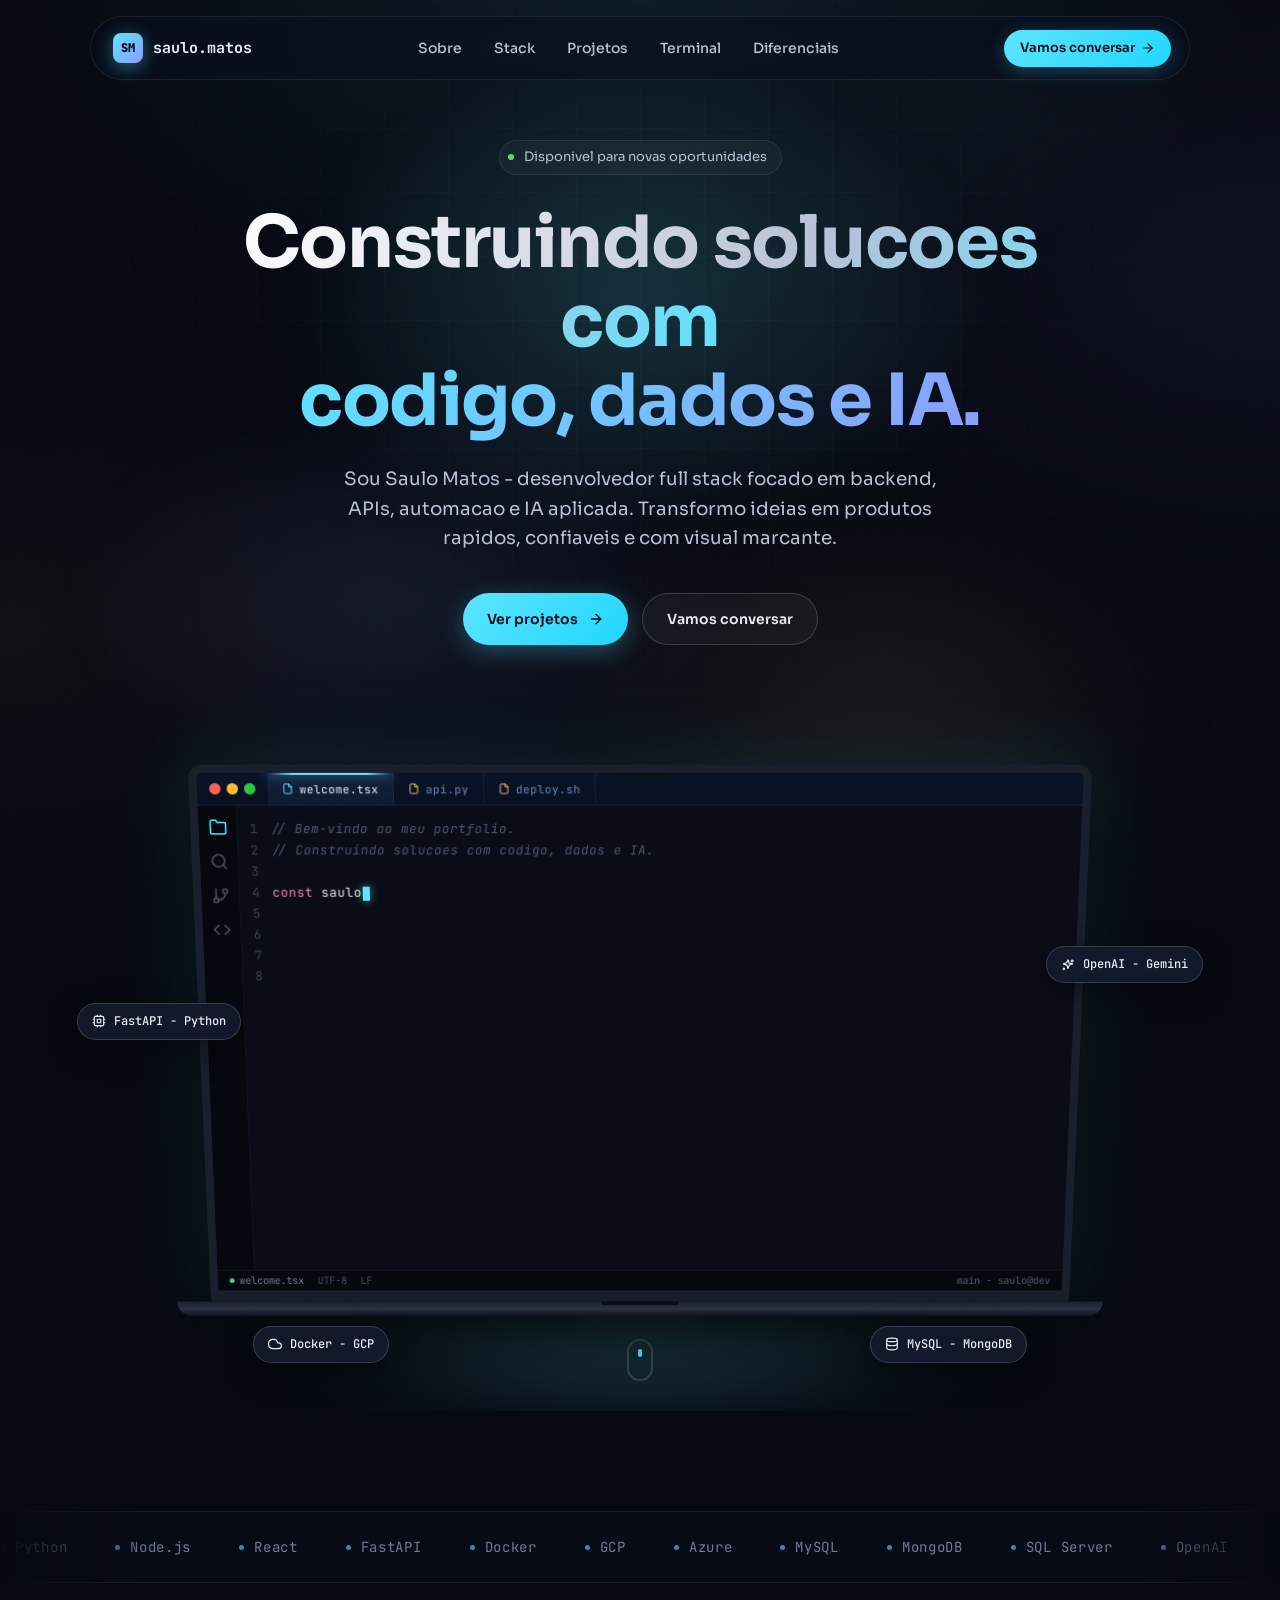
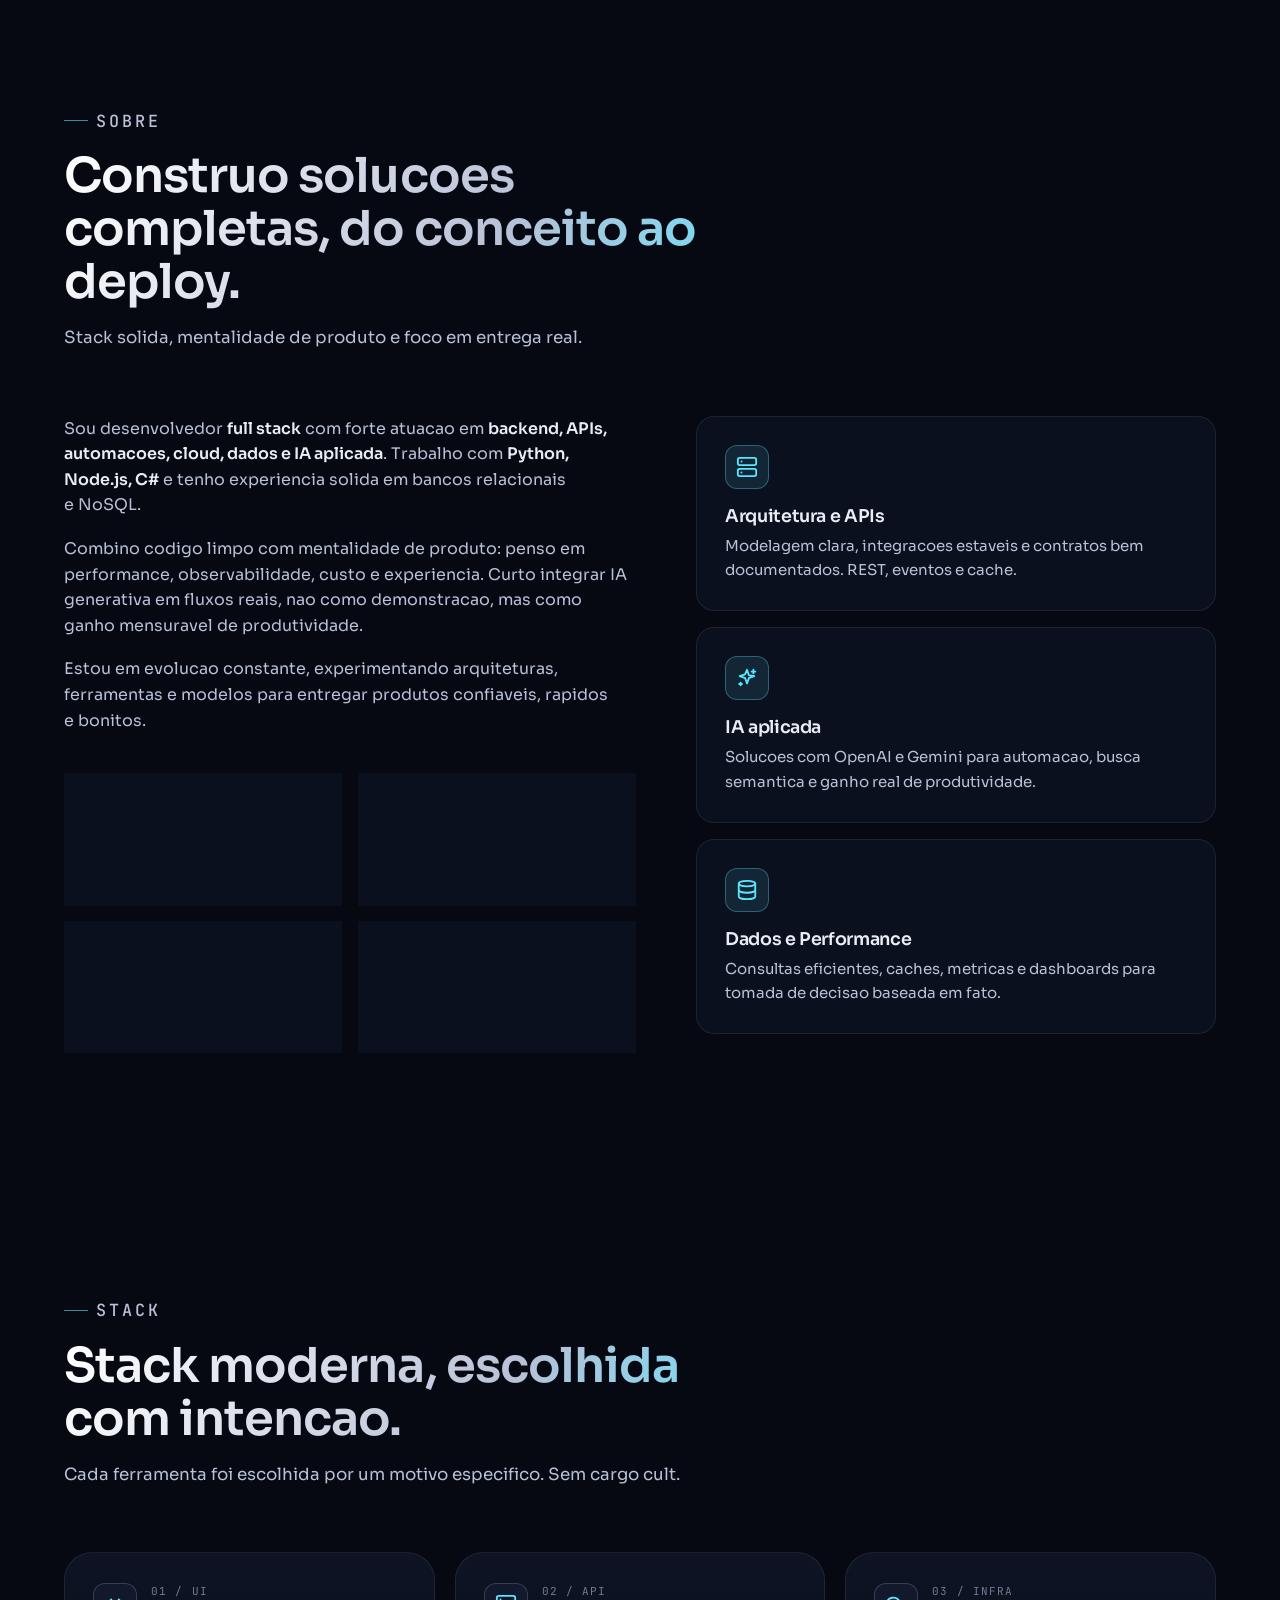
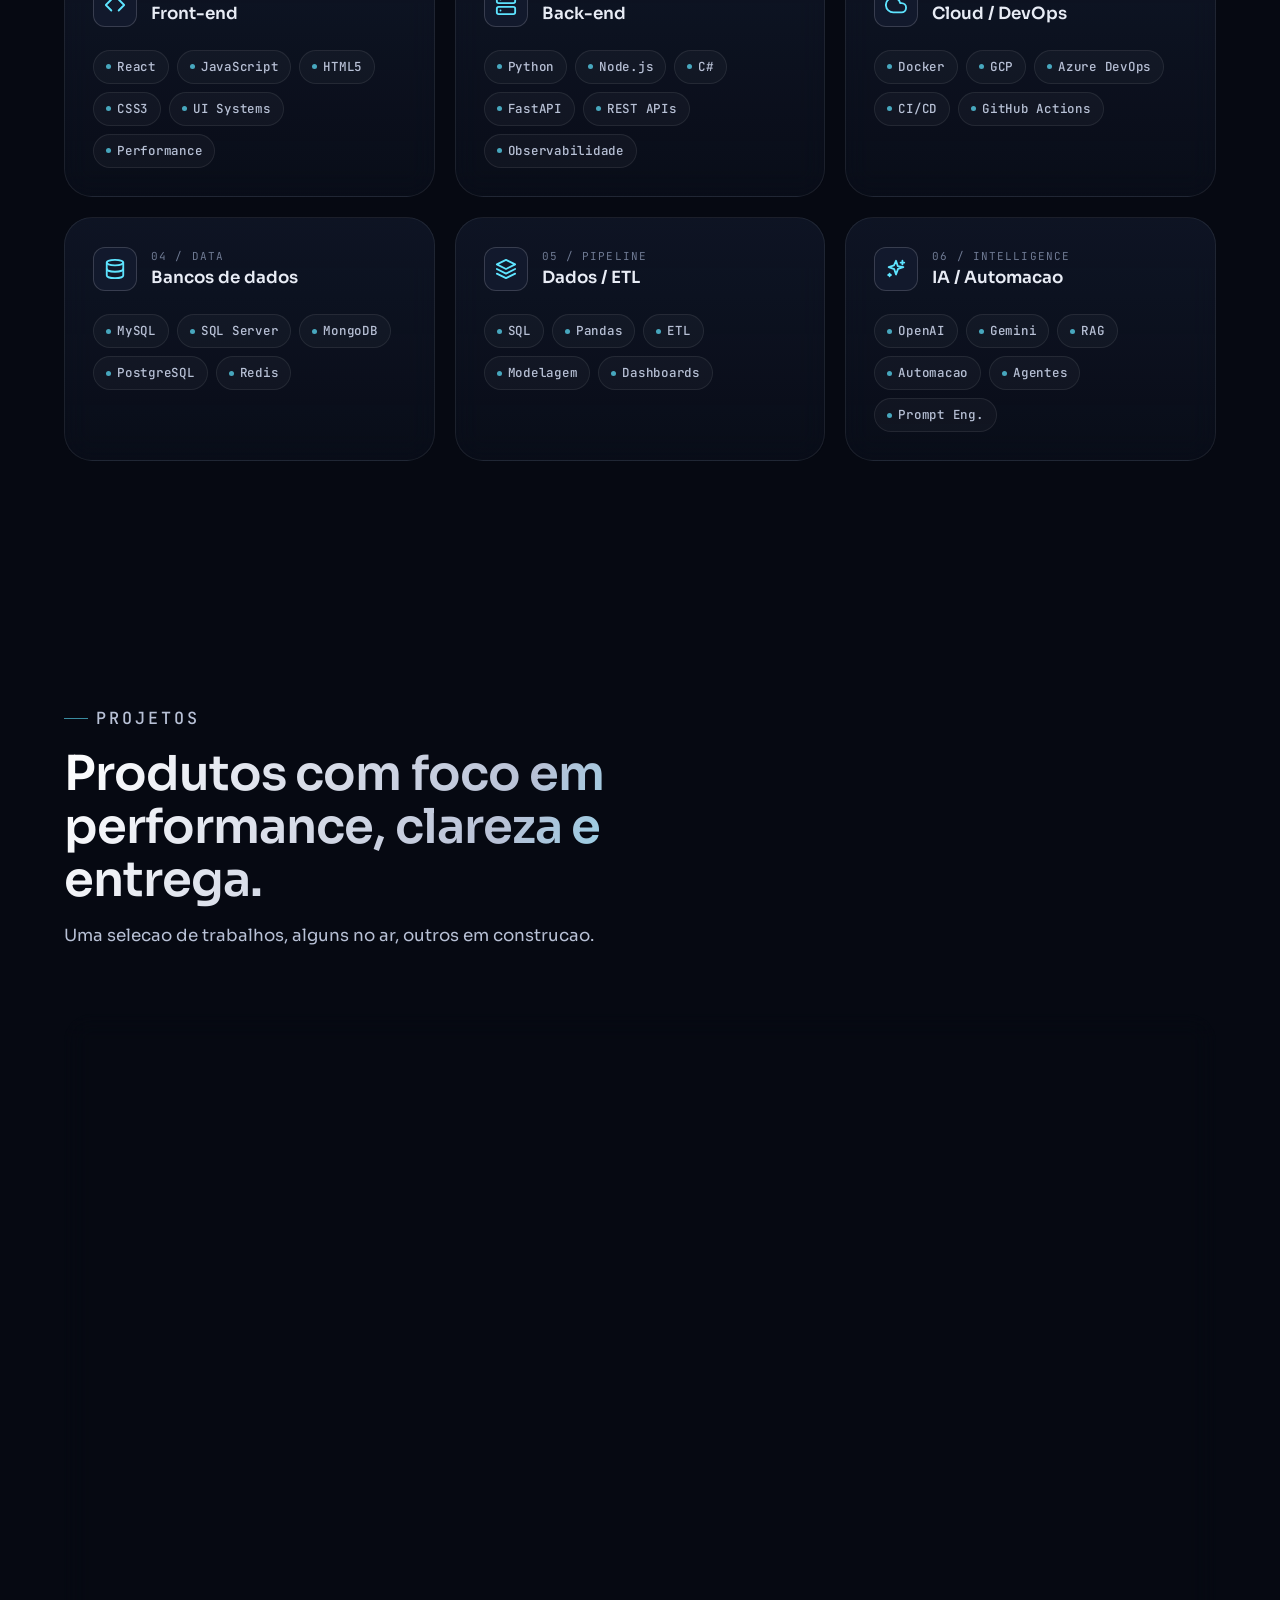
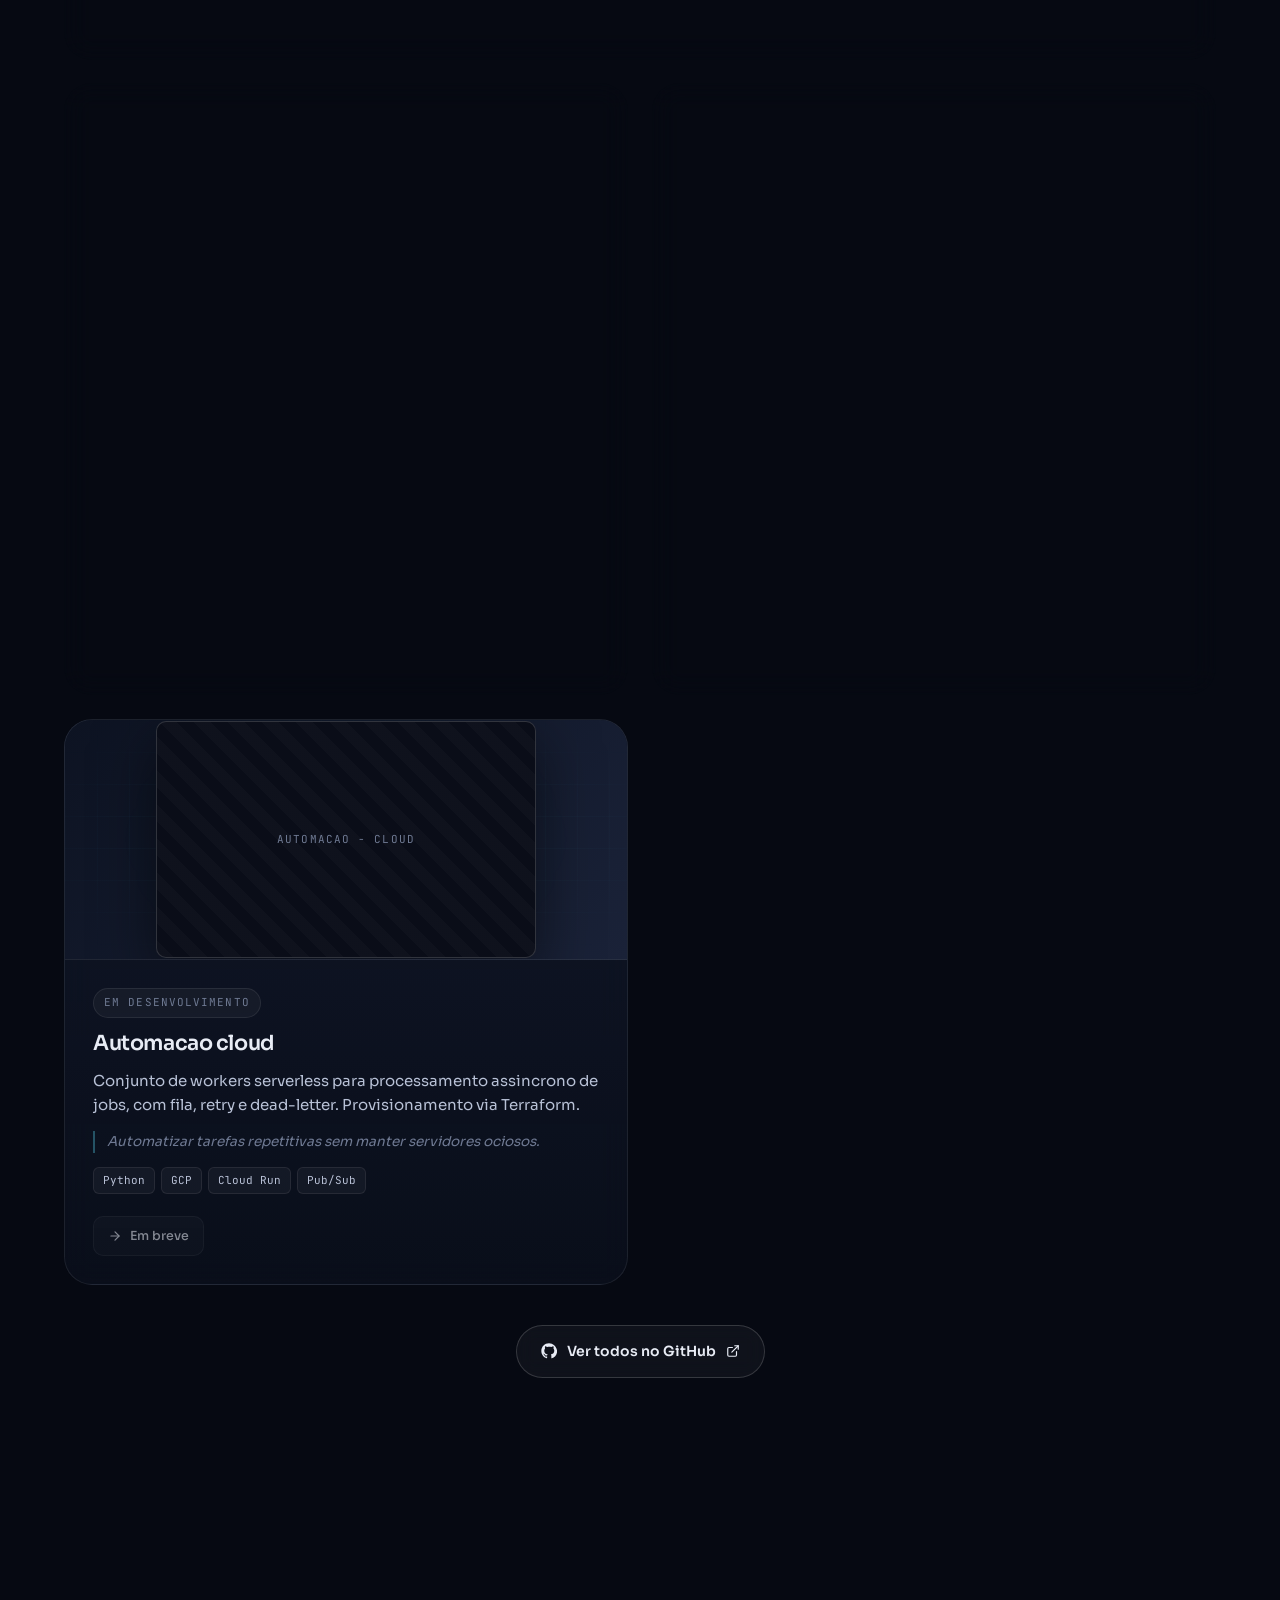
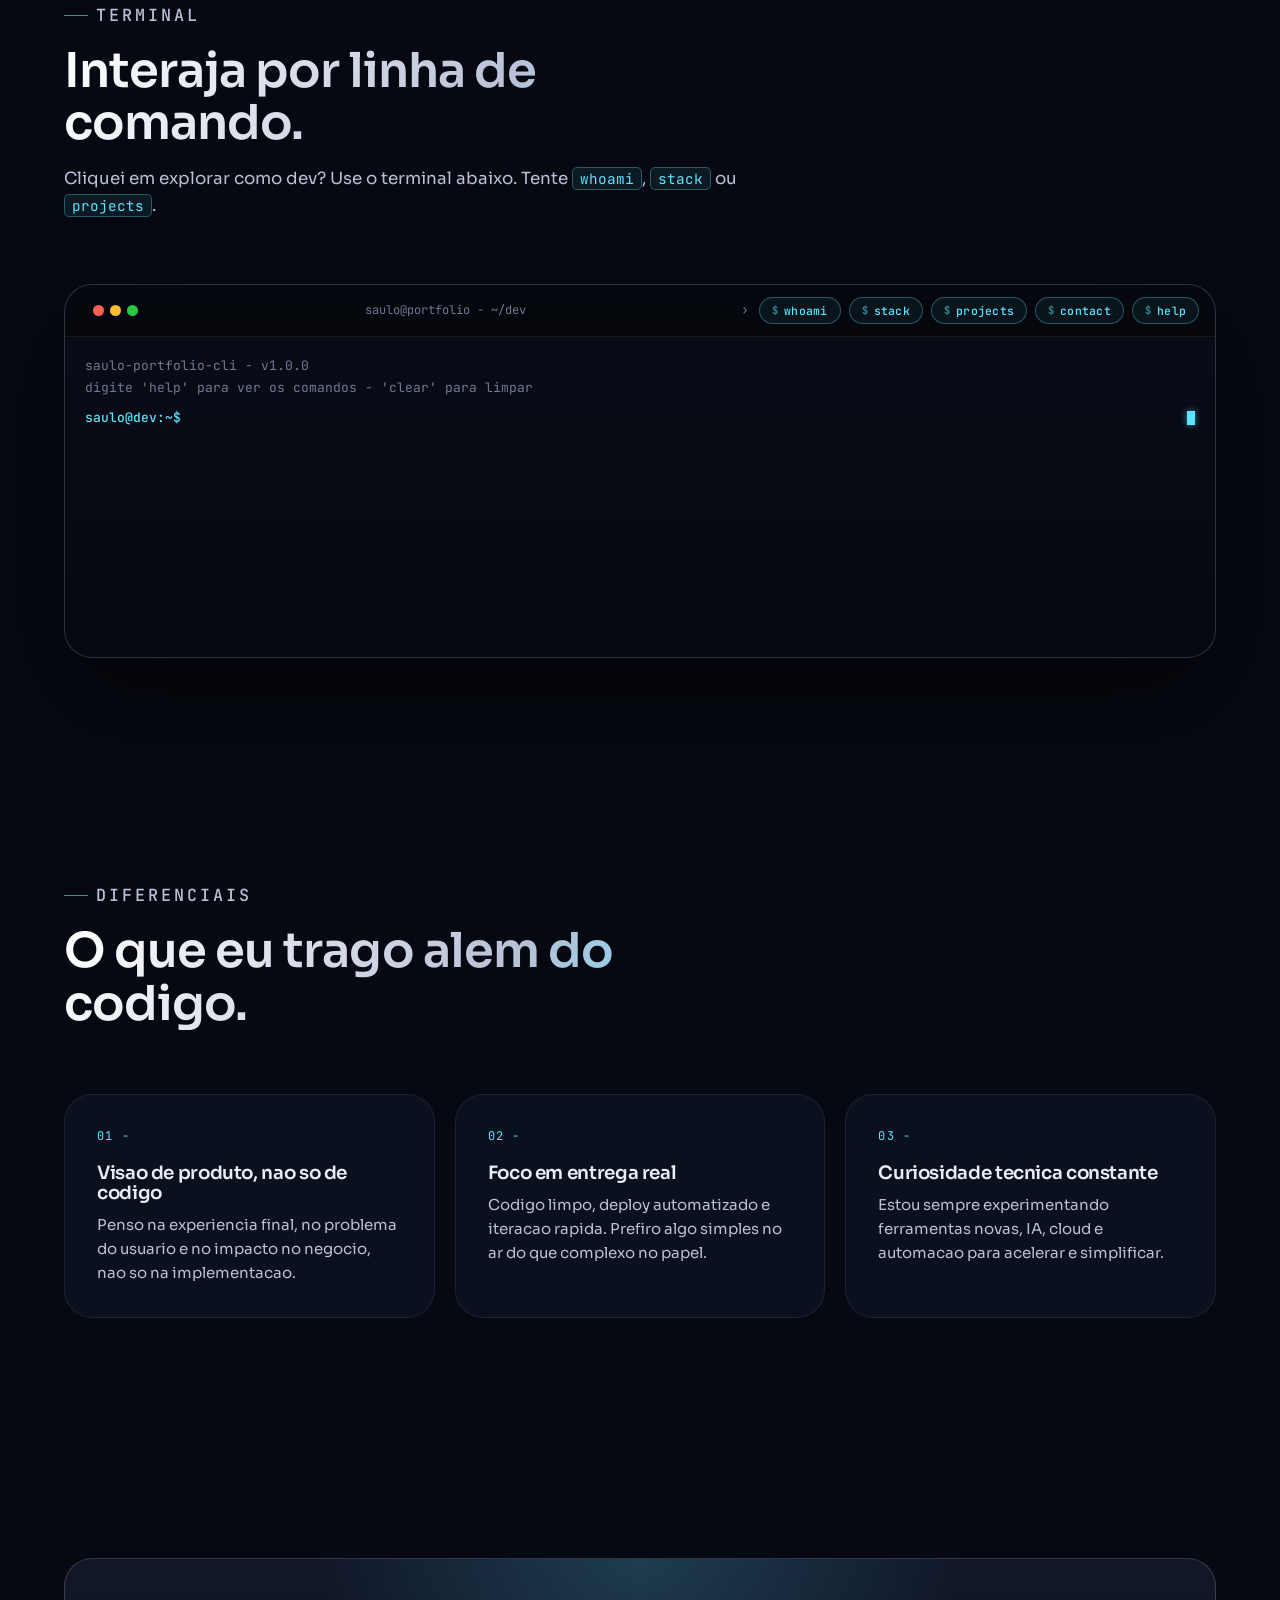
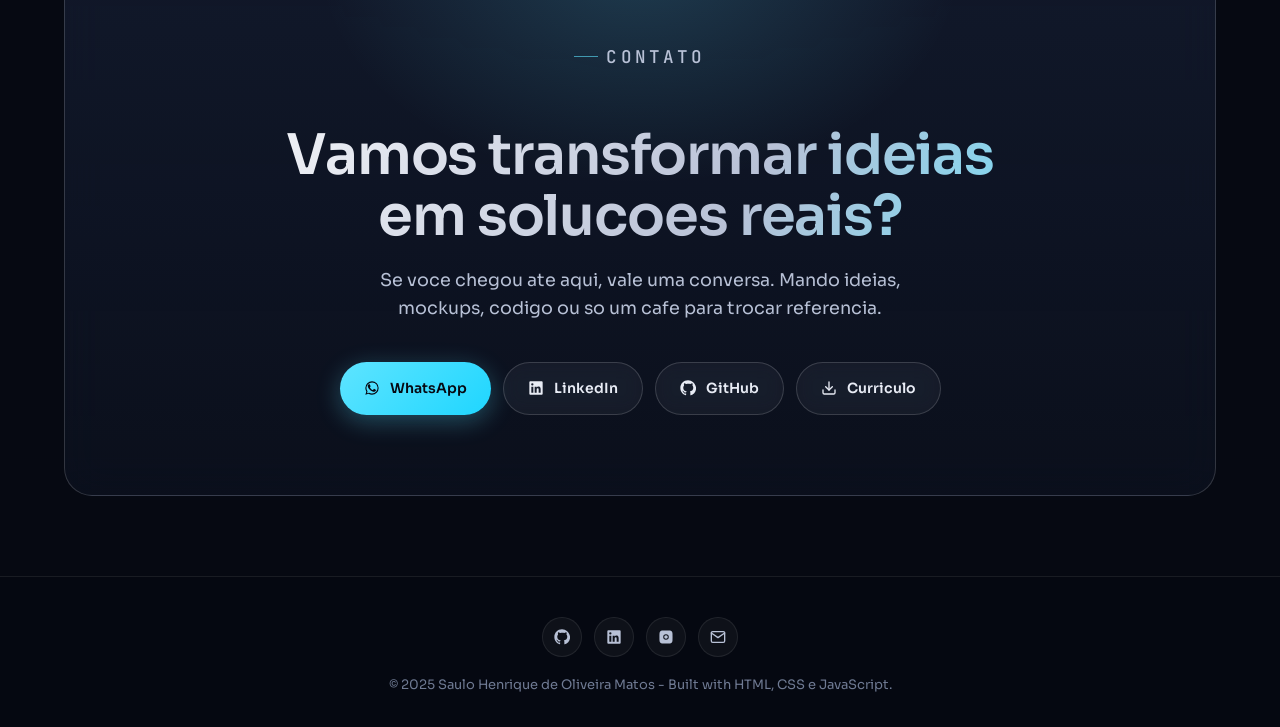
==== commit 3d03e66b: "Formato esperado para GitHub Pages" ====
--- a/index.html
+++ b/index.html
@@ -1,328 +1,20 @@
-<!DOCTYPE html>
-
+<!doctype html>
 <html lang="pt-br">
-
 <head>
   <meta charset="utf-8" />
-  <meta content="width=device-width, initial-scale=1.0" name="viewport" />
-  <title>Portfólio - Saulo Matos</title>
-  <link href="styles.css" rel="stylesheet" />
-  <link href="https://cdnjs.cloudflare.com/ajax/libs/font-awesome/6.5.1/css/all.min.css" rel="stylesheet" />
+  <meta name="viewport" content="width=device-width, initial-scale=1, viewport-fit=cover" />
+  <meta name="theme-color" content="#060912" />
+  <meta name="description" content="Saulo Matos — desenvolvedor full stack. Backend, APIs, automação, cloud e IA aplicada." />
+  <title>Saulo Matos — Full Stack Developer</title>
+
+  <link rel="preconnect" href="https://fonts.googleapis.com" />
+  <link rel="preconnect" href="https://fonts.gstatic.com" crossorigin />
+  <link href="https://fonts.googleapis.com/css2?family=Sora:wght@300;400;500;600;700&family=JetBrains+Mono:wght@400;500;600&display=swap" rel="stylesheet" />
+
+  <link rel="stylesheet" href="styles.css?v=5" />
 </head>
-
 <body>
-  <header id="header">
-    <nav>
-      <div class="header-left mobile-hamburger">
-        <label class="switch mobile-theme-toggle">
-          <input checked="darkTheme" id="input" type="checkbox" />
-          <div class="slider round">
-            <div class="sun-moon">
-              <svg class="moon-dot" id="moon-dot-1" viewbox="0 0 100 100">
-                <circle cx="50" cy="50" r="50"></circle>
-              </svg>
-              <svg class="moon-dot" id="moon-dot-2" viewbox="0 0 100 100">
-                <circle cx="50" cy="50" r="50"></circle>
-              </svg>
-              <svg class="moon-dot" id="moon-dot-3" viewbox="0 0 100 100">
-                <circle cx="50" cy="50" r="50"></circle>
-              </svg>
-              <svg class="light-ray" id="light-ray-1" viewbox="0 0 100 100">
-                <circle cx="50" cy="50" r="50"></circle>
-              </svg>
-              <svg class="light-ray" id="light-ray-2" viewbox="0 0 100 100">
-                <circle cx="50" cy="50" r="50"></circle>
-              </svg>
-              <svg class="light-ray" id="light-ray-3" viewbox="0 0 100 100">
-                <circle cx="50" cy="50" r="50"></circle>
-              </svg>
-              <svg class="cloud-dark" id="cloud-1" viewbox="0 0 100 100">
-                <circle cx="50" cy="50" r="50"></circle>
-              </svg>
-              <svg class="cloud-dark" id="cloud-2" viewbox="0 0 100 100">
-                <circle cx="50" cy="50" r="50"></circle>
-              </svg>
-              <svg class="cloud-dark" id="cloud-3" viewbox="0 0 100 100">
-                <circle cx="50" cy="50" r="50"></circle>
-              </svg>
-              <svg class="cloud-light" id="cloud-4" viewbox="0 0 100 100">
-                <circle cx="50" cy="50" r="50"></circle>
-              </svg>
-              <svg class="cloud-light" id="cloud-5" viewbox="0 0 100 100">
-                <circle cx="50" cy="50" r="50"></circle>
-              </svg>
-              <svg class="cloud-light" id="cloud-6" viewbox="0 0 100 100">
-                <circle cx="50" cy="50" r="50"></circle>
-              </svg>
-            </div>
-            <div class="stars">
-              <svg class="star" id="star-1" viewbox="0 0 20 20">
-                <path
-                  d="M 0 10 C 10 10,10 10 ,0 10 C 10 10 , 10 10 , 10 20 C 10 10 , 10 10 , 20 10 C 10 10 , 10 10 , 10 0 C 10 10,10 10 ,0 10 Z">
-                </path>
-              </svg>
-              <svg class="star" id="star-2" viewbox="0 0 20 20">
-                <path
-                  d="M 0 10 C 10 10,10 10 ,0 10 C 10 10 , 10 10 , 10 20 C 10 10 , 10 10 , 20 10 C 10 10 , 10 10 , 10 0 C 10 10,10 10 ,0 10 Z">
-                </path>
-              </svg>
-              <svg class="star" id="star-3" viewbox="0 0 20 20">
-                <path
-                  d="M 0 10 C 10 10,10 10 ,0 10 C 10 10 , 10 10 , 10 20 C 10 10 , 10 10 , 20 10 C 10 10 , 10 10 , 10 0 C 10 10,10 10 ,0 10 Z">
-                </path>
-              </svg>
-              <svg class="star" id="star-4" viewbox="0 0 20 20">
-                <path
-                  d="M 0 10 C 10 10,10 10 ,0 10 C 10 10 , 10 10 , 10 20 C 10 10 , 10 10 , 20 10 C 10 10 , 10 10 , 10 0 C 10 10,10 10 ,0 10 Z">
-                </path>
-              </svg>
-            </div>
-          </div>
-        </label>
-      </div>
-      <div class="menu-toggle" id="menu-toggle">
-        <i class="fas fa-bars"></i>
-      </div>
-      <ul class="header-center" id="nav-menu">
-        <li><a href="#about">Sobre</a></li>
-        <li><a href="#skills">Habilidades</a></li>
-        <li><a href="#projects">Projetos</a></li>
-        <li><a href="#contato">Contato</a></li>
-      </ul>
-      <div class="header-right">
-        <a class="icon-link" href="https://www.instagram.com/sauloo_h/" target="_blank"><i
-            class="fa-brands fa-instagram"></i></a>
-        <a class="icon-link" href="https://www.linkedin.com/in/saulo-matos-18a359269/" target="_blank"><i
-            class="fa-brands fa-linkedin"></i></a>
-        <a class="icon-link" href="https://api.whatsapp.com/send?phone=5514996204876" target="_blank"><i
-            class="fa-brands fa-whatsapp"></i></a>
-        <a class="icon-link" href="mailto:matossaulo.h@gmail.com" target="_blank"><i
-            class="fa-solid fa-envelope"></i></a>
-      </div>
-    </nav>
-  </header>
-  <section id="hero">
-    <div class="hero-overlay"></div>
-    <div class="hero-content">
-      <p>Prazer ter você aqui, sou</p>
-      <h1>Saulo Matos</h1>
-      <p>Desenvolvedor Full Stack e Criador de Soluções</p>
-      <a class="btn" href="#projects">Veja meus projetos</a>
-    </div>
-  </section>
-  <section id="about">
-    <h2>Sobre Mim</h2>
-    <br />
-    <p>Sou um desenvolvedor Full Stack apaixonado por tecnologia e resolução de problemas. Trabalho tanto no Front-end
-      quanto no Back-end, desenvolvendo aplicações completas e eficientes.</p>
-    <br />
-    <p>No Back-end, atuo principalmente com as linguagens Python e JavaScript (Node.js), criando APIs e sistemas
-      robustos. Tenho experiência com bancos de dados MySQL, garantindo segurança e performance no armazenamento e
-      manipulação de dados.</p>
-    <br />
-    <p>Busco sempre aprender novas tecnologias e aprimorar minhas habilidades, entregando soluções modernas e de
-      qualidade.</p>
-    <br />
-    <div class="logos-container">
-      <div class="video-wrapper">
-        <video class="gif-video" id="video1" muted="" playsinline="">
-          <source src="imagens/Animação.mp4" type="video/mp4" />
-          Seu navegador não suporta vídeo.
-        </video>
-      </div>
-      <div class="video-wrapper">
-        <video class="gif-video" id="video2" muted="" playsinline="">
-          <source src="imagens/Animação2.mp4" type="video/mp4" />
-          Seu navegador não suporta vídeo.
-        </video>
-      </div>
-    </div>
-  </section>
-  <section id="skills">
-    <section id="skills">
-      <section id="skills">
-        <h2>Habilidades</h2>
-        <br />
-        <div class="skills-container">
-          <div class="skill-icon"><i class="fa-brands fa-html5" style="color: #E44D26;"></i></div>
-          <div class="skill-icon"><i class="fa-brands fa-css3-alt" style="color: #1572B6;"></i></div>
-          <div class="skill-icon"><i class="fa-brands fa-js" style="color: #F7DF1E;"></i></div>
-          <div class="skill-icon"><i class="fa-brands fa-react" style="color: #61DAFB;"></i></div>
-          <div class="skill-icon"><i class="fa-solid fa-database" style="color: #00758F;"></i></div>
-          <div class="skill-icon"><i class="fa-brands fa-python" style="color: #3776AB;"></i></div>
-          <div class="skill-icon"><i class="fa-brands fa-github" style="color: #181717;"></i></div>
-          <div class="skill-icon"><i class="fa-brands fa-node" style="color: #339933;"></i></div>
-          <div class="skill-icon">
-            <img alt="C#" class="csharp-icon" src="imagens/csharp-logo.png" />
-          </div>
-        </div>
-      </section>
-    </section>
-  </section>
-  <section id="projects">
-    <h2>Projetos</h2>
-    <br />
-    <div class="project-cards-container">
-      <div class="card">
-        <div class="overlay"></div>
-        <div class="card-content">
-          <p class="heading" style="color: #e81cff;">Jogo Donkey Kong</p>
-          <p>Desvie dos obstáculos e tente marcar a maior pontuação! Entre no card para saber mais</p>
-          <div class="buttons"><button class="btn btn-card-entry" id="open-modal"> Entrar no Card</button></div>
-        </div>
-      </div>
-
-      <div class="card">
-        <div class="overlay"></div>
-        <div class="card-content">
-          <p class="heading" style="color: #e81cff;">Projeto 2</p>
-          <p>Em breve um novo projeto!</p>
-          <div class="buttons"><button class="btn btn-card-entry" id="open-modal-2"> Entrar no Card</button></div>
-        </div>
-      </div>
-      <div class="card">
-        <div class="overlay"></div>
-        <div class="card-content">
-          <p class="heading" style="color: #e81cff;">Projeto 3</p>
-          <p>Em breve um novo projeto!</p>
-          <div class="buttons"><button class="btn btn-card-entry" id="open-modal-3"> Entrar no Card</button></div>
-        </div>
-      </div>
-      <div class="card">
-        <div class="overlay"></div>
-        <div class="card-content">
-          <p class="heading" style="color: #e81cff;">Projeto 4</p>
-          <p>Em breve um novo projeto!</p>
-          <div class="buttons"><button class="btn btn-card-entry" id="open-modal-4"> Entrar no Card</button></div>
-        </div>
-      </div>
-
-    </div>
-    <div class="projetos-link-container"><a class="contato-btn" href="https://github.com/SaulooMatos?tab=repositories"
-        target="_blank"> Ver todos os projetos no GitHub</a></div>
-  </section>
-  <button id="back-to-top">↑</button>
-  <script src="scripts.js"></script>
-  <section class="contato-section" id="contato">
-    <div class="contato-container">
-      <h2>Contato</h2>
-      <h2>Vamos conversar?</h2>
-      <p class="frase-cta">Se você chegou até aqui, entre em contato comigo!</p>
-
-      <form class="contato-form" action="https://formsubmit.co/matossaulo.h@gmail.com" method="POST">
-        <input name="name" placeholder="Seu nome *" required type="text" />
-        <input name="email" placeholder="Seu email *" required type="email" />
-        <textarea name="message" placeholder="Sua mensagem *" required></textarea>
-        <input type="hidden" name="_captcha" value="false">
-        <input type="hidden" name="_next" value="https://sauloomatos.github.io/sucesso.html">
-        <button type="submit">📨 Enviar Mensagem</button>
-      </form>
-
-      <div class="contato-links">
-        <a class="contato-btn"
-          href="https://wa.me/5514996204876?text=Ol%C3%A1%2C+gostaria+de+conversar+sobre+um+projeto%21"
-          target="_blank">💬 WhatsApp</a>
-        <a class="contato-btn" href="imagens/curriculo_saulo_matos.pdf" target="_blank">📄 Ver Currículo</a>
-        <a class="contato-btn" download="" href="https://www.linkedin.com/in/saulo-matos-18a359269/" target="_blank">🔗
-          LinkedIn</a>
-      </div>
-    </div>
-  </section>
-  <footer>
-    <p>© 2025 Saulo Henrique de Oliveira Matos.</p>
-  </footer>
-
-
-  <div id="modal-projeto" class="modal">
-    <div class="modal-content">
-      <span class="close-button" id="close-modal">&times;</span>
-      <div class="descricao-header">
-        <a href="https://sauloomatos.github.io/Donkey-Kong-Jogo-Final/" target="_blank">🎮 Jogar</a>
-        <a href="https://github.com/SaulooMatos/Donkey-Kong-Jogo" target="_blank">📂 Repositório</a>
-      </div>
-      <div class="descricao-main-text">
-        Este projeto foi desenvolvido utilizando apenas HTML, CSS e JavaScript puro, sem o uso de frameworks ou
-        bibliotecas externas. Trata-se de um jogo do tipo runner em que o jogador controla o Donkey Kong para pular
-        obstáculos que surgem na tela. O jogo utiliza a tag <code>&lt;canvas&gt;</code> para renderizar os elementos
-        visuais, e eventos
-        de teclado ou toque para detectar os pulos do personagem. O sistema de fases é implementado com mudanças de
-        plano de fundo e aumento de velocidade conforme o jogador avança. Há também um sistema de pontuação, contagem
-        de pulos, fases dinâmicas, reinício de jogo, e efeitos sonoros integrados.
-      </div>
-      <div class="imagens-secundarias">
-        <div class="imagem-bloco">
-          <img src="imagens/Kong-Pulando.jpg" alt="Donkey Kong pulando" class="modal-img" />
-          <p class="modal-paragrafo"><strong>1. Estrutura do Código e Mecânica de Jogo.</strong></p>
-          <p class="modal-paragrafo">
-            O personagem Donkey Kong é movimentado aplicando a classe CSS <code>jump</code>, que altera sua posição via
-            animação.
-            O controle é feito via eventos <code>keydown</code> e <code>touchstart</code>, acionando a função
-            <code>jump()</code> que aplica o movimento por tempo
-            determinado. A colisão com obstáculos é detectada comparando a posição horizontal do cano
-            (<code>pipe</code>)
-            com a altura do Donkey Kong.
-          </p>
-        </div>
-        <div class="imagem-bloco">
-          <img src="imagens/cenarios.jpg" alt="Fases e cenários do jogo" class="modal-img" />
-          <p class="modal-paragrafo"><strong>2. Fases e Progressão</strong></p>
-          <p class="modal-paragrafo">
-            O jogo possui múltiplas fases, controladas por um contador de obstáculos evitados. A cada 10 obstáculos
-            ultrapassados, a função <code>switchPhase()</code> é chamada, atualizando o plano de fundo com uma nova
-            imagem e
-            aumentando a velocidade do obstáculo. Isso adiciona um desafio progressivo ao jogador.
-          </p>
-        </div>
-        <div class="imagem-bloco">
-          <img src="imagens/Obstaculos.jpg" alt="Obstáculos e inimigos" class="modal-img" />
-          <p class="modal-paragrafo"><strong>3. Obstáculos e Elementos Dinâmicos</strong></p>
-          <p class="modal-paragrafo">
-            Os inimigos, como o tubarão e a baleia, são alternados conforme a fase usando a troca da imagem da tag
-            <code>pipe</code>. O sistema também inclui um painel com contadores de tempo, pulos, pontuação e recorde
-            local
-            utilizando <code>localStorage</code>. A música de fundo e os efeitos sonoros são ativados na primeira
-            interação do
-            usuário com a página.
-          </p>
-        </div>
-      </div>
-    </div>
-  </div>
-
-  </div>
-  </div>
-
-
-
-  <div id="modal-projeto-2" class="modal">
-    <div class="modal-content">
-      <span class="close-button" id="close-modal-2">&times;</span>
-      <div class="descricao-main-text">
-        Em breve!
-      </div>
-    </div>
-  </div>
-
-
-  <div id="modal-projeto-3" class="modal">
-    <div class="modal-content">
-      <span class="close-button" id="close-modal-3">&times;</span>
-      <div class="descricao-main-text">
-        Em breve!
-      </div>
-    </div>
-  </div>
-
-
-  <div id="modal-projeto-4" class="modal">
-    <div class="modal-content">
-      <span class="close-button" id="close-modal-4">&times;</span>
-      <div class="descricao-main-text">
-        Em breve!
-      </div>
-    </div>
-  </div>
-
+  <div id="root"></div>
+  <script src="scripts.js?v=2" defer></script>
 </body>
-
-</html>+</html>
--- a/styles.css
+++ b/styles.css
@@ -1,1230 +1,1976 @@
-* {
-  margin: 0;
-  padding: 0;
-  box-sizing: border-box;
-}
-
-p {
-  font-size: 18px;
+/* ============================================
+   PORTFOLIO SAULO MATOS — TECH PREMIUM REDESIGN
+   ============================================ */
+
+:root {
+  /* Core palette — navy profundo + ciano elétrico */
+  --bg: #060912;
+  --bg-soft: #0a0f1e;
+  --bg-elev: #101729;
+  --surface: rgba(16, 23, 41, 0.6);
+  --surface-strong: rgba(20, 28, 48, 0.85);
+
+  --text: #e8ecf5;
+  --text-soft: #b8c1d6;
+  --text-muted: #6f7a93;
+  --text-dim: #4a5269;
+
+  --accent: #5ee4ff;
+  --accent-strong: #1fd6ff;
+  --accent-warm: #f9c06b;
+  --accent-violet: #8b9dff;
+
+  --border: rgba(255, 255, 255, 0.08);
+  --border-strong: rgba(255, 255, 255, 0.16);
+  --border-accent: rgba(94, 228, 255, 0.32);
+
+  --glow-cyan: 0 0 60px rgba(94, 228, 255, 0.35);
+  --glow-warm: 0 0 60px rgba(249, 192, 107, 0.25);
+  --shadow-card: 0 24px 60px rgba(0, 0, 0, 0.45);
+  --shadow-deep: 0 40px 100px rgba(0, 0, 0, 0.6);
+
+  --radius: 18px;
+  --radius-lg: 28px;
+  --radius-sm: 10px;
+
+  --easing: cubic-bezier(0.22, 1, 0.36, 1);
+  --easing-soft: cubic-bezier(0.4, 0, 0.2, 1);
+
+  --container: 1200px;
+}
+
+* { box-sizing: border-box; margin: 0; padding: 0; }
+
+[hidden] {
+  display: none !important;
+}
+
+html { scroll-behavior: smooth; }
+
+body {
+  font-family: "Sora", "Inter", -apple-system, BlinkMacSystemFont, sans-serif;
+  background: var(--bg);
+  color: var(--text);
+  -webkit-font-smoothing: antialiased;
+  -moz-osx-font-smoothing: grayscale;
+  overflow-x: hidden;
   line-height: 1.6;
 }
 
-h2 {
-  font-size: 2em;
-  font-weight: bold;
-  margin-bottom: 20px;
-  text-align: left;
-}
-
-
-body {
-  font-family: 'Arial', sans-serif;
-  color: #333;
-  background-color: #fff;
-  transition: background-color 0.3s ease, color 0.3s ease;
-}
-
-header {
-  background-color: #6A0DAD;
-  padding: 10px;
-  position: sticky;
+/* Background layers — grid + radial glows */
+.bg-layer {
+  position: fixed;
+  inset: 0;
+  z-index: -2;
+  pointer-events: none;
+  background:
+    radial-gradient(ellipse 80% 60% at 50% 0%, rgba(94, 228, 255, 0.08), transparent 60%),
+    radial-gradient(ellipse 60% 50% at 100% 30%, rgba(139, 157, 255, 0.06), transparent 70%),
+    radial-gradient(ellipse 50% 40% at 0% 70%, rgba(249, 192, 107, 0.04), transparent 70%),
+    var(--bg);
+}
+
+.bg-grid {
+  position: fixed;
+  inset: 0;
+  z-index: -1;
+  pointer-events: none;
+  background-image:
+    linear-gradient(rgba(255, 255, 255, 0.018) 1px, transparent 1px),
+    linear-gradient(90deg, rgba(255, 255, 255, 0.018) 1px, transparent 1px);
+  background-size: 64px 64px;
+  mask-image: radial-gradient(ellipse 80% 70% at 50% 30%, #000 20%, transparent 80%);
+  -webkit-mask-image: radial-gradient(ellipse 80% 70% at 50% 30%, #000 20%, transparent 80%);
+}
+
+.bg-noise {
+  position: fixed;
+  inset: 0;
+  z-index: -1;
+  pointer-events: none;
+  opacity: 0.03;
+  mix-blend-mode: overlay;
+  background-image: url("data:image/svg+xml;utf8,<svg xmlns='http://www.w3.org/2000/svg' width='200' height='200'><filter id='n'><feTurbulence type='fractalNoise' baseFrequency='0.9' numOctaves='2'/></filter><rect width='100%' height='100%' filter='url(%23n)' opacity='0.5'/></svg>");
+}
+
+/* Typography */
+h1, h2, h3, h4 {
+  font-family: "Sora", sans-serif;
+  font-weight: 600;
+  letter-spacing: -0.02em;
+  line-height: 1.1;
+}
+
+h1 { font-size: clamp(2.5rem, 6vw, 4.5rem); font-weight: 700; }
+h2 { font-size: clamp(2rem, 4vw, 3rem); }
+h3 { font-size: clamp(1.25rem, 2vw, 1.5rem); }
+
+.eyebrow {
+  display: inline-flex;
+  align-items: center;
+  gap: 8px;
+  font-size: 12px;
+  font-weight: 500;
+  letter-spacing: 0.18em;
+  text-transform: uppercase;
+  color: var(--accent);
+  font-family: "JetBrains Mono", monospace;
+}
+
+.eyebrow::before {
+  content: "";
+  width: 24px;
+  height: 1px;
+  background: var(--accent);
+  opacity: 0.6;
+}
+
+.gradient-text {
+  background: linear-gradient(120deg, #ffffff 0%, #b8c1d6 60%, var(--accent) 100%);
+  -webkit-background-clip: text;
+  background-clip: text;
+  -webkit-text-fill-color: transparent;
+}
+
+.accent-text {
+  background: linear-gradient(135deg, var(--accent) 0%, var(--accent-violet) 100%);
+  -webkit-background-clip: text;
+  background-clip: text;
+  -webkit-text-fill-color: transparent;
+}
+
+.container {
+  max-width: var(--container);
+  margin: 0 auto;
+  padding: 0 24px;
+}
+
+/* ============== NAV ============== */
+.nav {
+  position: fixed;
+  top: 16px;
+  left: 50%;
+  transform: translateX(-50%);
+  z-index: 100;
+  width: calc(100% - 32px);
+  max-width: 1100px;
+  display: flex;
+  align-items: center;
+  justify-content: space-between;
+  padding: 12px 18px 12px 22px;
+  background: rgba(10, 15, 30, 0.55);
+  backdrop-filter: blur(20px) saturate(140%);
+  -webkit-backdrop-filter: blur(20px) saturate(140%);
+  border: 1px solid var(--border);
+  border-radius: 100px;
+  transition: all 0.4s var(--easing);
+}
+
+.nav.scrolled {
+  background: rgba(8, 12, 22, 0.85);
+  border-color: var(--border-strong);
+  box-shadow: 0 10px 40px rgba(0, 0, 0, 0.4);
+}
+
+.nav-brand {
+  display: flex;
+  align-items: center;
+  gap: 10px;
+  font-weight: 700;
+  font-size: 15px;
+  text-decoration: none;
+  color: var(--text);
+  font-family: "JetBrains Mono", monospace;
+}
+
+.nav-brand-mark {
+  width: 30px;
+  height: 30px;
+  display: grid;
+  place-items: center;
+  border-radius: 8px;
+  background: linear-gradient(135deg, var(--accent) 0%, var(--accent-violet) 100%);
+  color: #060912;
+  font-weight: 800;
+  font-size: 12px;
+  box-shadow: 0 4px 18px rgba(94, 228, 255, 0.4);
+}
+
+.nav-links {
+  display: flex;
+  gap: 4px;
+  list-style: none;
+}
+
+.nav-links a {
+  display: block;
+  padding: 8px 14px;
+  border-radius: 100px;
+  text-decoration: none;
+  color: var(--text-soft);
+  font-size: 14px;
+  font-weight: 500;
+  transition: all 0.3s var(--easing);
+}
+
+.nav-links a:hover {
+  color: var(--text);
+  background: rgba(255, 255, 255, 0.06);
+}
+
+.nav-cta {
+  display: inline-flex;
+  align-items: center;
+  gap: 6px;
+  padding: 8px 16px;
+  background: linear-gradient(135deg, var(--accent) 0%, var(--accent-strong) 100%);
+  color: #060912;
+  font-weight: 600;
+  font-size: 13px;
+  border-radius: 100px;
+  text-decoration: none;
+  transition: all 0.3s var(--easing);
+  box-shadow: 0 4px 18px rgba(94, 228, 255, 0.25);
+}
+
+.nav-cta:hover {
+  transform: translateY(-1px);
+  box-shadow: 0 6px 24px rgba(94, 228, 255, 0.5);
+}
+
+.nav-mobile-toggle {
+  display: none;
+  width: 36px;
+  height: 36px;
+  background: rgba(255, 255, 255, 0.06);
+  border: 1px solid var(--border);
+  border-radius: 10px;
+  color: var(--text);
+  cursor: pointer;
+  align-items: center;
+  justify-content: center;
+}
+
+@media (max-width: 860px) {
+  .nav-links { display: none; }
+  .nav-mobile-toggle { display: flex; }
+  .nav-cta { display: none; }
+}
+
+.mobile-menu {
+  position: fixed;
+  inset: 0;
+  z-index: 99;
+  background: rgba(6, 9, 18, 0.96);
+  backdrop-filter: blur(24px);
+  -webkit-backdrop-filter: blur(24px);
+  display: flex;
+  flex-direction: column;
+  align-items: center;
+  justify-content: center;
+  gap: 24px;
+  padding: 80px 24px 40px;
+}
+
+.mobile-menu a {
+  font-size: 24px;
+  font-weight: 600;
+  color: var(--text);
+  text-decoration: none;
+  font-family: "Sora", sans-serif;
+}
+
+.mobile-menu .nav-cta {
+  display: inline-flex;
+  margin-top: 20px;
+  font-size: 16px;
+  padding: 14px 28px;
+}
+
+/* ============== HERO ============== */
+.hero {
+  min-height: 100vh;
+  position: relative;
+  display: flex;
+  align-items: center;
+  justify-content: center;
+  padding: 140px 24px 80px;
+  overflow: hidden;
+}
+
+.hero-glow {
+  position: absolute;
   top: 0;
-  z-index: 1000;
-}
-
-nav {
-  display: flex;
-  justify-content: space-between;
-  align-items: center;
-}
-
-.header-left {
-  display: flex;
-  align-items: center;
-}
-
-.header-center {
-  display: flex;
-  list-style: none;
-  gap: 25px;
-  align-items: center;
-}
-
-.header-center a {
-  color: white;
+  left: 50%;
+  transform: translateX(-50%);
+  width: 1200px;
+  height: 1000px;
+  background:
+    radial-gradient(ellipse 50% 40% at 50% 30%, rgba(94, 228, 255, 0.18), transparent 60%),
+    radial-gradient(ellipse 40% 30% at 30% 60%, rgba(139, 157, 255, 0.1), transparent 70%),
+    radial-gradient(ellipse 40% 30% at 70% 70%, rgba(249, 192, 107, 0.08), transparent 70%);
+  pointer-events: none;
+  filter: blur(20px);
+}
+
+.hero-content {
+  width: 100%;
+  max-width: var(--container);
+  display: grid;
+  grid-template-columns: 1fr;
+  gap: 60px;
+  position: relative;
+  z-index: 2;
+}
+
+.hero-text {
+  text-align: center;
+  max-width: 820px;
+  margin: 0 auto;
+}
+
+.hero-pill {
+  display: inline-flex;
+  align-items: center;
+  gap: 10px;
+  padding: 6px 14px 6px 8px;
+  background: rgba(255, 255, 255, 0.04);
+  border: 1px solid var(--border);
+  border-radius: 100px;
+  font-size: 13px;
+  color: var(--text-soft);
+  margin-bottom: 28px;
+  backdrop-filter: blur(10px);
+}
+
+.hero-pill-dot {
+  width: 22px;
+  height: 22px;
+  border-radius: 50%;
+  background: linear-gradient(135deg, var(--accent), var(--accent-violet));
+  display: grid;
+  place-items: center;
+  font-size: 11px;
+  font-weight: 700;
+  color: #060912;
+}
+
+.hero-pill .live-dot {
+  width: 6px;
+  height: 6px;
+  border-radius: 50%;
+  background: #4ade80;
+  box-shadow: 0 0 0 0 rgba(74, 222, 128, 0.6);
+  animation: pulse-dot 2s infinite;
+}
+
+@keyframes pulse-dot {
+  0%, 100% { box-shadow: 0 0 0 0 rgba(74, 222, 128, 0.6); }
+  50% { box-shadow: 0 0 0 8px rgba(74, 222, 128, 0); }
+}
+
+.hero h1 {
+  margin-bottom: 24px;
+}
+
+.hero-lead {
+  font-size: clamp(1rem, 1.6vw, 1.15rem);
+  color: var(--text-soft);
+  max-width: 600px;
+  margin: 0 auto 40px;
+  text-wrap: pretty;
+}
+
+.hero-actions {
+  display: flex;
+  gap: 14px;
+  justify-content: center;
+  flex-wrap: wrap;
+}
+
+/* ============== BUTTONS ============== */
+.btn {
+  display: inline-flex;
+  align-items: center;
+  gap: 10px;
+  padding: 14px 24px;
+  border-radius: 100px;
+  font-weight: 600;
+  font-size: 14px;
   text-decoration: none;
-  font-weight: bold;
-  font-size: 18px;
-  padding: 8px 12px;
-  border-radius: 5px;
-  background-color: rgba(255, 255, 255, 0.2);
-  transition: transform 0.3s ease, background-color 0.3s ease, color 0.3s ease;
-  display: inline-block;
-}
-
-.header-center a:hover {
-  transform: scale(1.15);
-  background-color: rgba(255, 255, 255, 0.3);
-  color: #ffffff;
-}
-
-.header-right {
-  display: flex;
-  gap: 15px;
-}
-
-.icon-link i {
-  font-size: 1.8em;
-  color: white;
-  transition: transform 0.3s ease, color 0.3s ease;
-}
-
-.icon-link:hover i {
-  transform: scale(1.2);
-  color: #F0E6FA;
-}
-
-.icon-link2 i {
-  font-size: 2em;
-  color: #4E0A88;
-  text-align: center;
-  transition: transform 0.3s ease, color 0.3s ease;
-}
-
-.icon-link2:hover i {
-  transform: scale(1.2);
-  color: #F0E6FA;
-}
-
-#hero {
+  border: none;
+  cursor: pointer;
+  font-family: inherit;
+  transition: all 0.3s var(--easing);
   position: relative;
-  height: 50vh;
-  background: url('imagens/saulo.webp') no-repeat center center/contain;
-  display: flex;
-  justify-content: center;
-  align-items: center;
-  border-left: 10px solid black;
-  border-right: 10px solid black;
-}
-
-.hero-overlay {
+  overflow: hidden;
+}
+
+.btn-primary {
+  background: linear-gradient(135deg, var(--accent) 0%, var(--accent-strong) 100%);
+  color: #060912;
+  box-shadow: 0 6px 24px rgba(94, 228, 255, 0.3);
+}
+
+.btn-primary:hover {
+  transform: translateY(-2px);
+  box-shadow: 0 12px 32px rgba(94, 228, 255, 0.5);
+}
+
+.btn-primary::after {
+  content: "";
   position: absolute;
+  top: 0;
+  left: -100%;
   width: 100%;
   height: 100%;
-  background-color: rgba(0, 0, 0, 0.5);
-}
-
-.hero-content {
+  background: linear-gradient(90deg, transparent, rgba(255, 255, 255, 0.3), transparent);
+  transition: left 0.6s;
+}
+
+.btn-primary:hover::after { left: 100%; }
+
+.btn-ghost {
+  background: rgba(255, 255, 255, 0.04);
+  color: var(--text);
+  border: 1px solid var(--border-strong);
+  backdrop-filter: blur(10px);
+}
+
+.btn-ghost:hover {
+  background: rgba(255, 255, 255, 0.08);
+  border-color: var(--accent);
+  transform: translateY(-2px);
+}
+
+/* ============== NOTEBOOK ============== */
+.notebook-stage {
+  position: relative;
+  width: 100%;
+  max-width: 880px;
+  margin: 60px auto 0;
+  perspective: 1800px;
+  perspective-origin: 50% 30%;
+}
+
+.notebook-stage::before {
+  content: "";
   position: absolute;
-  color: white;
-  text-align: center;
-}
-
-#hero h1 {
-  font-size: 3em;
-}
-
-#hero p {
-  font-size: 1.5em;
-}
-
-.btn {
-  background-color: #6A0DAD;
-  color: white;
-  padding: 10px 20px;
-  text-decoration: none;
-  border-radius: 5px;
-  margin-top: 15px;
-  display: inline-block;
-  transition: transform 0.3s ease, background-color 0.3s ease;
-}
-
-.btn:hover {
-  background-color: #4E0A88;
-  transform: scale(1.05);
-}
-
-#about,
-#skills,
-#projects,
-#contact {
-  padding: 60px 20px;
-  max-width: 1200px;
-  margin: auto;
-  text-align: left;
-}
-
-
-
-.skills-container {
-  display: flex;
-  flex-wrap: wrap;
-  gap: 20px;
-}
-
-.skill {
-  flex: 1 1 calc(33.333% - 20px);
-  min-width: 200px;
-}
-
-.skill h3 {
-  margin-bottom: 10px;
-}
-
-.skills-container {
-  display: flex;
-  flex-wrap: wrap;
-  gap: 25px;
-  justify-content: center;
-  align-items: center;
-}
-
-.skill-icon i {
-  font-size: 6.5em;
-  transition: transform 0.3s ease, color 0.3s ease;
+  bottom: -60px;
+  left: 50%;
+  transform: translateX(-50%);
+  width: 80%;
+  height: 80px;
+  background: radial-gradient(ellipse, rgba(94, 228, 255, 0.4), transparent 70%);
+  filter: blur(40px);
+  z-index: -1;
+}
+
+.notebook {
+  position: relative;
+  transform-style: preserve-3d;
+  transition: transform 0.6s var(--easing);
+}
+
+.notebook-screen {
+  position: relative;
+  width: 100%;
+  aspect-ratio: 16 / 10;
+  background: #0a0d18;
+  border-radius: 14px 14px 4px 4px;
+  border: 8px solid #1a1f2e;
+  border-bottom-width: 12px;
+  box-shadow:
+    inset 0 0 0 1px rgba(255, 255, 255, 0.05),
+    0 30px 80px rgba(0, 0, 0, 0.6),
+    0 0 80px rgba(94, 228, 255, 0.15);
+  overflow: hidden;
+  transform-style: preserve-3d;
+}
+
+.notebook-screen::before {
+  content: "";
+  position: absolute;
+  top: 0;
+  left: 50%;
+  transform: translateX(-50%);
+  width: 60px;
+  height: 4px;
+  background: #0d1019;
+  border-radius: 0 0 4px 4px;
+  z-index: 4;
+}
+
+.notebook-base {
+  width: 108%;
+  height: 16px;
+  margin: 0 -4%;
+  background: linear-gradient(180deg, #1a1f2e 0%, #2a3142 50%, #0d111c 100%);
+  border-radius: 0 0 16px 16px;
+  position: relative;
+  box-shadow: 0 10px 30px rgba(0, 0, 0, 0.5);
+}
+
+.notebook-base::before {
+  content: "";
+  position: absolute;
+  top: 0;
+  left: 50%;
+  transform: translateX(-50%);
+  width: 80px;
+  height: 4px;
+  background: #0a0d18;
+  border-radius: 0 0 8px 8px;
+}
+
+/* IDE inside notebook */
+.ide {
+  width: 100%;
+  height: 100%;
+  display: flex;
+  flex-direction: column;
+  background: #0a0d18;
+  font-family: "JetBrains Mono", "Fira Code", monospace;
+  font-size: 13px;
+  position: relative;
+}
+
+.ide-tabs {
+  display: flex;
+  align-items: center;
+  height: 32px;
+  background: linear-gradient(180deg, #0a1428 0%, #081020 100%);
+  border-bottom: 1px solid rgba(94, 228, 255, 0.08);
+  flex-shrink: 0;
+}
+
+.ide-traffic {
+  display: flex;
+  gap: 6px;
+  padding: 0 12px;
+}
+
+.ide-dot {
+  width: 11px;
+  height: 11px;
+  border-radius: 50%;
+}
+
+.ide-dot.r { background: #ff5f57; }
+.ide-dot.y { background: #febc2e; }
+.ide-dot.g { background: #28c840; }
+
+.ide-tab {
+  display: inline-flex;
+  align-items: center;
+  gap: 6px;
+  padding: 0 14px;
+  height: 100%;
+  font-size: 11px;
+  color: #6b86b4;
+  border: none;
+  border-right: 1px solid rgba(94, 228, 255, 0.06);
+  background: transparent;
+  font-family: inherit;
   cursor: pointer;
-}
-
-.skill-icon:hover i {
-  transform: scale(1.2);
-  color: #ff9800;
-}
-
-.csharp-icon {
-  width: 90px;
-  height: auto;
-  transition: transform 0.3s ease, filter 0.3s ease;
-  cursor: pointer;
-}
-
-
-.skill-icon:hover .csharp-icon {
-  transform: scale(1.2);
-  filter: brightness(1.3);
-}
-
-.project-cards-container {
-  display: flex;
-  justify-content: center;
-  gap: 30px;
-  flex-wrap: wrap;
-  margin-top: 20px;
-}
-
-#contact-form input,
-#contact-form textarea {
-  width: 100%;
-  padding: 10px;
-  margin-bottom: 10px;
-  border: 1px solid #6A0DAD;
-  border-radius: 5px;
-}
-
-#contact-form button {
-  background-color: #6A0DAD;
-  color: white;
-  padding: 10px 20px;
-  border: none;
-  border-radius: 5px;
-  cursor: pointer;
-  transition: transform 0.3s ease, background-color 0.3s ease;
-}
-
-#contact-form button:hover {
-  background-color: #4E0A88;
-  transform: scale(1.05);
-}
-
-footer {
-  background-color: #6A0DAD;
-  color: white;
-  text-align: center;
-  padding: 15px;
-}
-
-section {
-  opacity: 0;
-  transform: translateY(20px);
-  transition: opacity 0.5s ease-out, transform 0.5s ease-out;
-}
-
-section.visible {
-  opacity: 1;
-  transform: translateY(0);
-}
-
-@media (max-width: 768px) {
-  #hero h1 {
-    font-size: 2.5em;
-  }
-
-  #hero p {
-    font-size: 1.2em;
-  }
-
-  .header-center {
-    flex-direction: column;
-    align-items: center;
-  }
-
-  .projects-container,
-  .skills-container {
-    flex-direction: column;
-  }
-}
-
-.menu-toggle {
-  display: none;
-  font-size: 28px;
-  color: white;
-  cursor: pointer;
-}
-
-@media (max-width: 768px) {
-  .menu-toggle {
-    display: block;
-  }
-
-  .header-center {
-    display: none;
-    flex-direction: column;
-    background-color: #6A0DAD;
-    position: absolute;
-    top: 100%;
-    left: 0;
-    right: 0;
-    padding: 10px 0;
-    z-index: 999;
-  }
-
-  .header-center.active {
-    display: flex;
-  }
-
-  .header-center li {
-    text-align: center;
-    margin: 10px 0;
-  }
-}
-
-.card {
+  transition: color 0.25s var(--easing), background 0.25s var(--easing);
   position: relative;
-  width: 190px;
-  height: 254px;
-  background-color: #000;
-  display: flex;
-  flex-direction: column;
-  justify-content: end;
-  padding: 12px;
-  gap: 12px;
-  border-radius: 8px;
-  cursor: pointer;
-  color: white !important;
-}
-
-.card::before {
-  content: '';
+}
+
+.ide-tab:hover:not(.active) {
+  color: #a9c4ed;
+  background: rgba(94, 228, 255, 0.05);
+}
+
+.ide-tab.active {
+  background: linear-gradient(180deg, #14233f 0%, #0e1a30 100%);
+  color: #e8f3ff;
+}
+
+.ide-tab.active::after {
+  content: "";
   position: absolute;
-  inset: 0;
-  left: -5px;
-  margin: auto;
-  width: 200px;
-  height: 264px;
-  border-radius: 10px;
-  background: linear-gradient(-45deg, #e81cff 0%, #40c9ff 100%);
-  z-index: -10;
-  pointer-events: none;
-  transition: all 0.6s cubic-bezier(0.175, 0.885, 0.32, 1.275);
-}
-
-.card::after {
-  content: "";
-  z-index: -1;
-  position: absolute;
-  inset: 0;
-  background: linear-gradient(-45deg, #fc00ff 0%, #00dbde 100%);
-  transform: translate3d(0, 0, 0) scale(0.95);
-  filter: blur(20px);
-}
-
-.heading {
-  font-size: 20px;
-  text-transform: capitalize;
-  font-weight: 700;
-}
-
-.card p:not(.heading) {
-  font-size: 14px;
-}
-
-.card p:last-child {
-  color: #e81cff;
-  font-weight: 600;
-}
-
-.card:hover::after {
-  filter: blur(30px);
-}
-
-.card:hover::before {
-  transform: rotate(-90deg) scaleX(1.34) scaleY(0.77);
-}
-
-#back-to-top {
-  position: fixed;
-  bottom: 20px;
-  right: 20px;
-  background-color: #080808;
-  color: white;
-  border: none;
-  padding: 10px 15px;
-  font-size: 18px;
-  border-radius: 50%;
-  cursor: pointer;
-  display: none;
-  transition: transform 0.3s ease;
-}
-
-#back-to-top:hover {
-  transform: scale(1.1);
-}
-
-.logos-container {
-  display: flex;
-  justify-content: center;
-  gap: 20px;
-  margin-top: 20px;
-}
-
-.gif-video {
-  width: 200px;
-  height: auto;
-  cursor: pointer;
-}
-
-.video-wrapper {
-  display: flex;
-  cursor: pointer;
-}
-
-.switch {
-  position: relative;
-  display: inline-block;
-  width: 60px;
-  height: 34px;
-}
-
-.switch #input {
-  opacity: 0;
-  width: 0;
-  height: 0;
-}
-
-.slider {
-  position: absolute;
-  cursor: pointer;
   top: 0;
   left: 0;
   right: 0;
+  height: 2px;
+  background: linear-gradient(90deg, transparent, var(--accent) 20%, var(--accent) 80%, transparent);
+  box-shadow: 0 0 10px rgba(94, 228, 255, 0.7);
+}
+
+.ide-tab.active::before {
+  content: "";
+  position: absolute;
   bottom: 0;
-  background-color: #2196f3;
-  transition: 0.4s;
-  z-index: 0;
+  left: 0;
+  right: 0;
+  height: 1px;
+  background: #0e1a30;
+}
+
+.ide-tab.active .ide-tab-icon {
+  color: var(--accent);
+}
+
+.ide-tab-icon {
+  width: 12px;
+  height: 12px;
+  color: var(--accent-warm);
+}
+
+.ide-body {
+  display: flex;
+  flex: 1;
+  min-height: 0;
+}
+
+.ide-sidebar {
+  width: 38px;
+  background: #060810;
+  border-right: 1px solid rgba(255, 255, 255, 0.04);
+  display: flex;
+  flex-direction: column;
+  align-items: center;
+  padding: 12px 0;
+  gap: 16px;
+  flex-shrink: 0;
+}
+
+.ide-sidebar-icon {
+  width: 18px;
+  height: 18px;
+  opacity: 0.4;
+  color: var(--text-soft);
+}
+
+.ide-sidebar-icon.active {
+  opacity: 1;
+  color: var(--accent);
+}
+
+.ide-editor {
+  flex: 1;
+  display: flex;
+  min-width: 0;
   overflow: hidden;
-}
-
-.sun-moon {
+  --ide-line-h: 21px;
+}
+
+.ide-gutter {
+  padding: 12px 8px 12px 12px;
+  color: #3a4259;
+  text-align: right;
+  user-select: none;
+  font-size: 12.5px;
+  line-height: var(--ide-line-h);
+  flex-shrink: 0;
+}
+
+.ide-gutter > div {
+  height: var(--ide-line-h);
+  line-height: var(--ide-line-h);
+}
+
+.ide-code {
+  flex: 1;
+  padding: 12px 14px 12px 4px;
+  line-height: var(--ide-line-h);
+  font-size: 12.5px;
+  overflow: hidden;
+  white-space: pre;
+  min-width: 0;
+}
+
+.ide-code .line {
+  white-space: pre;
+  display: block;
+  height: var(--ide-line-h);
+  line-height: var(--ide-line-h);
+}
+
+/* Syntax highlighting */
+.tk-key { color: #ff7eb6; }      /* keyword pink */
+.tk-fn { color: #82cfff; }        /* function blue */
+.tk-str { color: #a5d3a3; }       /* string green */
+.tk-num { color: #f9c06b; }       /* number warm */
+.tk-com { color: #4d5670; font-style: italic; } /* comment */
+.tk-var { color: #e8ecf5; }
+.tk-prop { color: #d4a5ff; }
+.tk-tag { color: #5ee4ff; }
+.tk-punct { color: #6f7a93; }
+.tk-op { color: #ff7eb6; }
+
+.cursor-blink {
+  display: inline-block;
+  width: 7px;
+  height: 14px;
+  background: var(--accent);
+  vertical-align: text-bottom;
+  margin-left: 1px;
+  animation: blink 1s steps(1) infinite;
+  box-shadow: 0 0 8px rgba(94, 228, 255, 0.6);
+}
+
+@keyframes blink {
+  0%, 50% { opacity: 1; }
+  51%, 100% { opacity: 0; }
+}
+
+.ide-statusbar {
+  height: 22px;
+  background: #060810;
+  border-top: 1px solid rgba(255, 255, 255, 0.04);
+  display: flex;
+  align-items: center;
+  padding: 0 12px;
+  font-size: 10.5px;
+  color: var(--text-muted);
+  gap: 14px;
+  flex-shrink: 0;
+}
+
+.ide-status-pill {
+  display: inline-flex;
+  align-items: center;
+  gap: 5px;
+}
+
+.ide-status-pill .live-dot {
+  width: 5px;
+  height: 5px;
+  border-radius: 50%;
+  background: #4ade80;
+}
+
+/* Floating tags around notebook */
+.float-tag {
   position: absolute;
+  display: inline-flex;
+  align-items: center;
+  gap: 8px;
+  padding: 8px 14px;
+  background: rgba(20, 28, 48, 0.85);
+  backdrop-filter: blur(16px);
+  -webkit-backdrop-filter: blur(16px);
+  border: 1px solid var(--border-strong);
+  border-radius: 100px;
+  font-size: 12px;
+  font-weight: 500;
+  color: var(--text);
+  box-shadow: 0 10px 30px rgba(0, 0, 0, 0.4);
+  font-family: "JetBrains Mono", monospace;
+  z-index: 3;
+}
+
+.float-tag .tag-icon {
+  width: 14px;
+  height: 14px;
+}
+
+/* Floating tags orbit AROUND the notebook, never overlapping the screen */
+.float-tag-1 {
+  /* far left, mid-height — orbits notebook */
+  top: 38%;
+  left: -22%;
+}
+
+.float-tag-2 {
+  /* far right, mid-height — orbits notebook */
+  top: 30%;
+  right: -22%;
+}
+
+.float-tag-3 {
+  /* bottom-left, below base */
+  bottom: -32px;
+  left: 6%;
+}
+
+.float-tag-4 {
+  /* bottom-right, below base */
+  bottom: -32px;
+  right: 6%;
+}
+
+@media (max-width: 1280px) {
+  .float-tag-1 { top: 42%; left: -14%; }
+  .float-tag-2 { top: 32%; right: -14%; }
+}
+
+@media (max-width: 1100px) {
+  /* Pull tags closer but keep them on the SIDES (not on top of tabs) */
+  .float-tag-1 { top: 50%; left: -10px; transform: translateY(-50%); }
+  .float-tag-2 { top: 40%; right: -10px; transform: translateY(-50%); }
+  .float-tag-1.float-anim, .float-tag-2.float-anim { animation: none; }
+  .float-tag-3 { bottom: -24px; left: 4%; }
+  .float-tag-4 { bottom: -24px; right: 4%; }
+}
+
+@media (max-width: 760px) {
+  /* Notebook expands edge-to-edge with breathing room */
+  .notebook-stage { max-width: 100%; margin-top: 50px; padding: 0 4px; }
+  .notebook-screen {
+    aspect-ratio: 4 / 3.2;
+    border-width: 6px;
+    border-bottom-width: 10px;
+    border-radius: 12px 12px 4px 4px;
+  }
+
+  .float-tag-1 { top: auto; bottom: -52px; left: 8px; transform: none; }
+  .float-tag-2 { top: auto; bottom: -52px; right: 8px; left: auto; transform: none; }
+  .float-tag-3 { bottom: -22px; left: 8px; }
+  .float-tag-4 { bottom: -22px; right: 8px; left: auto; }
+  .float-tag { font-size: 10px; padding: 5px 9px; }
+
+  /* Tabs: ALL visible, larger touch target, scrollable if needed */
+  .ide-tabs {
+    height: 38px;
+    overflow-x: auto;
+    overflow-y: hidden;
+    scrollbar-width: none;
+    -webkit-overflow-scrolling: touch;
+  }
+  .ide-tabs::-webkit-scrollbar { display: none; }
+  .ide-traffic { padding: 0 10px; }
+  .ide-dot { width: 9px; height: 9px; }
+  .ide-tab {
+    display: inline-flex !important;
+    padding: 0 12px;
+    font-size: 11px;
+    min-height: 38px;
+    flex-shrink: 0;
+    -webkit-tap-highlight-color: rgba(94, 228, 255, 0.2);
+    touch-action: manipulation;
+  }
+  .ide-tab.active::after { height: 2.5px; }
+
+  /* Sidebar hidden, code gets full width */
+  .ide-sidebar { display: none; }
+  .ide-editor { --ide-line-h: 18px; }
+  .ide-gutter { padding: 10px 6px 10px 10px; font-size: 11px; }
+  .ide-code { padding: 10px 12px 10px 4px; font-size: 11px; }
+  .ide-statusbar { font-size: 9.5px; padding: 0 10px; }
+}
+
+@media (max-width: 420px) {
+  .ide-editor { --ide-line-h: 17px; }
+  .ide-code, .ide-gutter { font-size: 10.5px; }
+  .ide-tab { padding: 0 10px; font-size: 10.5px; }
+}
+
+/* Marquee tech strip */
+.marquee {
+  margin-top: 100px;
+  overflow: hidden;
+  position: relative;
+  padding: 24px 0;
+  border-top: 1px solid var(--border);
+  border-bottom: 1px solid var(--border);
+  background: rgba(10, 15, 30, 0.4);
+  -webkit-mask-image: linear-gradient(90deg, transparent, #000 12%, #000 88%, transparent);
+  mask-image: linear-gradient(90deg, transparent, #000 12%, #000 88%, transparent);
+}
+
+.marquee-track {
+  display: flex;
+  gap: 48px;
+  animation: marquee 40s linear infinite;
+  width: max-content;
+}
+
+.marquee-item {
+  display: inline-flex;
+  align-items: center;
+  gap: 10px;
+  font-family: "JetBrains Mono", monospace;
+  font-size: 14px;
+  color: var(--text-muted);
+  white-space: nowrap;
+  letter-spacing: 0.05em;
+}
+
+.marquee-item .dot {
+  width: 5px;
+  height: 5px;
+  border-radius: 50%;
+  background: var(--accent);
+  opacity: 0.6;
+}
+
+@keyframes marquee {
+  0% { transform: translateX(0); }
+  100% { transform: translateX(-50%); }
+}
+
+/* ============== SECTIONS ============== */
+.section {
+  padding: 120px 0;
+  position: relative;
+}
+
+.section-head {
+  margin-bottom: 64px;
+  max-width: 720px;
+}
+
+.section-head.center {
+  margin-left: auto;
+  margin-right: auto;
+  text-align: center;
+}
+
+.section-head .eyebrow {
+  margin-bottom: 16px;
+}
+
+.section-head h2 {
+  margin-bottom: 16px;
+}
+
+.section-head p {
+  color: var(--text-soft);
+  font-size: 1.05rem;
+}
+
+/* ============== ABOUT ============== */
+.about-grid {
+  display: grid;
+  grid-template-columns: 1.1fr 1fr;
+  gap: 60px;
+  align-items: start;
+}
+
+@media (max-width: 900px) {
+  .about-grid { grid-template-columns: 1fr; gap: 40px; }
+}
+
+.about-text p {
+  color: var(--text-soft);
+  margin-bottom: 18px;
+  font-size: 1rem;
+  text-wrap: pretty;
+}
+
+.about-text p strong {
+  color: var(--text);
+  font-weight: 600;
+}
+
+.about-stats {
+  display: grid;
+  grid-template-columns: repeat(2, 1fr);
+  gap: 16px;
+  margin-top: 40px;
+}
+
+.stat {
+  padding: 24px;
+  background: var(--surface);
+  border: 1px solid var(--border);
+  border-radius: var(--radius);
+  backdrop-filter: blur(12px);
+  -webkit-backdrop-filter: blur(12px);
+  transition: all 0.4s var(--easing);
+}
+
+.stat:hover {
+  border-color: var(--border-accent);
+  transform: translateY(-3px);
+  box-shadow: var(--shadow-card);
+}
+
+.stat-num {
+  font-size: 2.2rem;
+  font-weight: 700;
+  font-family: "JetBrains Mono", monospace;
+  background: linear-gradient(135deg, var(--accent), var(--accent-violet));
+  -webkit-background-clip: text;
+  background-clip: text;
+  -webkit-text-fill-color: transparent;
+  display: block;
+  letter-spacing: -0.02em;
+}
+
+.stat-label {
+  font-size: 13px;
+  color: var(--text-muted);
+  margin-top: 6px;
+}
+
+.about-cards {
+  display: grid;
+  gap: 16px;
+}
+
+.about-card {
+  position: relative;
+  padding: 28px;
+  background: var(--surface);
+  border: 1px solid var(--border);
+  border-radius: var(--radius);
+  backdrop-filter: blur(12px);
+  -webkit-backdrop-filter: blur(12px);
+  transition: all 0.4s var(--easing);
+  overflow: hidden;
+}
+
+.about-card::before {
   content: "";
-  height: 26px;
-  width: 26px;
-  left: 4px;
-  bottom: 4px;
-  background-color: yellow;
-  transition: 0.4s;
-}
-
-#input:checked+.slider {
-  background-color: black;
-}
-
-#input:focus+.slider {
-  box-shadow: 0 0 1px #2196f3;
-}
-
-#input:checked+.slider .sun-moon {
-  transform: translateX(26px);
-  background-color: white;
-  animation: rotate-center 0.6s ease-in-out both;
-}
-
-.moon-dot {
-  opacity: 0;
-  transition: 0.4s;
-  fill: gray;
-}
-
-#input:checked+.slider .sun-moon .moon-dot {
-  opacity: 1;
-}
-
-.slider.round {
-  border-radius: 34px;
-}
-
-.slider.round .sun-moon {
-  border-radius: 50%;
-}
-
-#moon-dot-1 {
-  left: 10px;
-  top: 3px;
-  position: absolute;
-  width: 6px;
-  height: 6px;
-  z-index: 4;
-}
-
-#moon-dot-2 {
-  left: 2px;
-  top: 10px;
-  position: absolute;
-  width: 10px;
-  height: 10px;
-  z-index: 4;
-}
-
-#moon-dot-3 {
-  left: 16px;
-  top: 18px;
-  position: absolute;
-  width: 3px;
-  height: 3px;
-  z-index: 4;
-}
-
-#light-ray-1 {
-  left: -8px;
-  top: -8px;
-  position: absolute;
-  width: 43px;
-  height: 43px;
-  z-index: -1;
-  fill: white;
-  opacity: 10%;
-}
-
-#light-ray-2 {
-  left: -50%;
-  top: -50%;
-  position: absolute;
-  width: 55px;
-  height: 55px;
-  z-index: -1;
-  fill: white;
-  opacity: 10%;
-}
-
-#light-ray-3 {
-  left: -18px;
-  top: -18px;
-  position: absolute;
-  width: 60px;
-  height: 60px;
-  z-index: -1;
-  fill: white;
-  opacity: 10%;
-}
-
-.cloud-light {
-  position: absolute;
-  fill: #eee;
-  animation-name: cloud-move;
-  animation-duration: 6s;
-  animation-iteration-count: infinite;
-}
-
-.cloud-dark {
-  position: absolute;
-  fill: #ccc;
-  animation-name: cloud-move;
-  animation-duration: 6s;
-  animation-iteration-count: infinite;
-  animation-delay: 1s;
-}
-
-#cloud-1 {
-  left: 30px;
-  top: 15px;
-  width: 40px;
-}
-
-#cloud-2 {
-  left: 44px;
-  top: 10px;
-  width: 20px;
-}
-
-#cloud-3 {
-  left: 18px;
-  top: 24px;
-  width: 30px;
-}
-
-#cloud-4 {
-  left: 36px;
-  top: 18px;
-  width: 40px;
-}
-
-#cloud-5 {
-  left: 48px;
-  top: 14px;
-  width: 20px;
-}
-
-#cloud-6 {
-  left: 22px;
-  top: 26px;
-  width: 30px;
-}
-
-@keyframes cloud-move {
-  0% {
-    transform: translateX(0px);
-  }
-
-  40% {
-    transform: translateX(4px);
-  }
-
-  80% {
-    transform: translateX(-4px);
-  }
-
-  100% {
-    transform: translateX(0px);
-  }
-}
-
-.stars {
-  transform: translateY(-32px);
-  opacity: 0;
-  transition: 0.4s;
-}
-
-.star {
-  fill: white;
-  position: absolute;
-  transition: 0.4s;
-  animation-name: star-twinkle;
-  animation-duration: 2s;
-  animation-iteration-count: infinite;
-}
-
-#input:checked+.slider .stars {
-  transform: translateY(0);
-  opacity: 1;
-}
-
-#star-1 {
-  width: 20px;
-  top: 2px;
-  left: 3px;
-  animation-delay: 0.3s;
-}
-
-#star-2 {
-  width: 6px;
-  top: 16px;
-  left: 3px;
-}
-
-#star-3 {
-  width: 12px;
-  top: 20px;
-  left: 10px;
-  animation-delay: 0.6s;
-}
-
-#star-4 {
-  width: 18px;
-  top: 0px;
-  left: 18px;
-  animation-delay: 1.3s;
-}
-
-@keyframes star-twinkle {
-  0% {
-    transform: scale(1);
-  }
-
-  40% {
-    transform: scale(1.2);
-  }
-
-  80% {
-    transform: scale(0.8);
-  }
-
-  100% {
-    transform: scale(1);
-  }
-}
-
-.card.game-card {
-  position: relative;
-  background-image: url('imagens/game-background.jpg');
-  background-position: center;
-  background-repeat: no-repeat;
-  overflow: hidden;
-  border-radius: 10px;
-  color: white !important;
-}
-
-.card.game-card::before {
-  content: '';
   position: absolute;
   inset: 0;
-  left: -5px;
-  margin: auto;
-  width: 200px;
-  height: 264px;
-  border-radius: 10px;
-  background: linear-gradient(-45deg, #e81cff 0%, #40c9ff 100%);
-  z-index: -10;
+  background: radial-gradient(400px circle at var(--mx, 50%) var(--my, 50%), rgba(94, 228, 255, 0.08), transparent 40%);
+  opacity: 0;
+  transition: opacity 0.3s;
   pointer-events: none;
-  transition: all 0.6s cubic-bezier(0.175, 0.885, 0.32, 1.275);
-}
-
-.card.game-card::after {
+}
+
+.about-card:hover::before { opacity: 1; }
+
+.about-card:hover {
+  border-color: var(--border-accent);
+  transform: translateY(-3px);
+}
+
+.about-card-icon {
+  width: 44px;
+  height: 44px;
+  border-radius: 12px;
+  background: rgba(94, 228, 255, 0.1);
+  border: 1px solid var(--border-accent);
+  display: grid;
+  place-items: center;
+  margin-bottom: 18px;
+  color: var(--accent);
+}
+
+.about-card h3 {
+  margin-bottom: 8px;
+  font-size: 1.1rem;
+}
+
+.about-card p {
+  color: var(--text-soft);
+  font-size: 0.94rem;
+}
+
+/* ============== STACK ============== */
+.stack-grid {
+  display: grid;
+  grid-template-columns: repeat(3, 1fr);
+  gap: 20px;
+}
+
+@media (max-width: 980px) {
+  .stack-grid { grid-template-columns: repeat(2, 1fr); }
+}
+
+@media (max-width: 600px) {
+  .stack-grid { grid-template-columns: 1fr; }
+}
+
+.stack-card {
+  position: relative;
+  padding: 28px;
+  background: linear-gradient(180deg, rgba(20, 28, 48, 0.6), rgba(14, 20, 35, 0.4));
+  border: 1px solid var(--border);
+  border-radius: var(--radius-lg);
+  backdrop-filter: blur(14px);
+  -webkit-backdrop-filter: blur(14px);
+  overflow: hidden;
+  transition: all 0.5s var(--easing);
+}
+
+.stack-card::before {
   content: "";
-  z-index: -1;
+  position: absolute;
+  top: -1px;
+  left: -1px;
+  right: -1px;
+  height: 1px;
+  background: linear-gradient(90deg, transparent, rgba(94, 228, 255, 0.5), transparent);
+  opacity: 0;
+  transition: opacity 0.4s;
+}
+
+.stack-card:hover {
+  border-color: var(--border-accent);
+  transform: translateY(-4px);
+  box-shadow: var(--shadow-card);
+}
+
+.stack-card:hover::before { opacity: 1; }
+
+.stack-card-head {
+  display: flex;
+  align-items: center;
+  gap: 14px;
+  margin-bottom: 22px;
+}
+
+.stack-card-icon {
+  width: 44px;
+  height: 44px;
+  border-radius: 12px;
+  background: var(--surface-strong);
+  border: 1px solid var(--border-strong);
+  display: grid;
+  place-items: center;
+  color: var(--accent);
+}
+
+.stack-card-title {
+  font-size: 1.05rem;
+  font-weight: 600;
+  color: var(--text);
+}
+
+.stack-card-tag {
+  font-size: 11px;
+  font-family: "JetBrains Mono", monospace;
+  color: var(--text-muted);
+  letter-spacing: 0.1em;
+  text-transform: uppercase;
+  display: block;
+  margin-top: 2px;
+}
+
+.stack-pills {
+  display: flex;
+  flex-wrap: wrap;
+  gap: 8px;
+}
+
+.stack-pill {
+  display: inline-flex;
+  align-items: center;
+  gap: 6px;
+  padding: 6px 12px;
+  background: rgba(255, 255, 255, 0.03);
+  border: 1px solid var(--border);
+  border-radius: 100px;
+  font-size: 12.5px;
+  font-weight: 500;
+  color: var(--text-soft);
+  transition: all 0.3s var(--easing);
+  font-family: "JetBrains Mono", monospace;
+  letter-spacing: -0.02em;
+}
+
+.stack-pill:hover {
+  background: rgba(94, 228, 255, 0.08);
+  border-color: var(--border-accent);
+  color: var(--text);
+  transform: translateY(-1px);
+}
+
+.stack-pill .pill-dot {
+  width: 5px;
+  height: 5px;
+  border-radius: 50%;
+  background: var(--accent);
+  opacity: 0.7;
+}
+
+/* ============== PROJECTS ============== */
+.projects-grid {
+  display: grid;
+  grid-template-columns: 1fr 1fr;
+  gap: 24px;
+}
+
+@media (max-width: 900px) {
+  .projects-grid { grid-template-columns: 1fr; }
+}
+
+.project-card {
+  position: relative;
+  padding: 0;
+  background: linear-gradient(180deg, rgba(20, 28, 48, 0.7), rgba(14, 20, 35, 0.5));
+  border: 1px solid var(--border);
+  border-radius: var(--radius-lg);
+  backdrop-filter: blur(14px);
+  -webkit-backdrop-filter: blur(14px);
+  overflow: hidden;
+  transition: all 0.5s var(--easing);
+  display: flex;
+  flex-direction: column;
+}
+
+.project-card.featured {
+  grid-column: span 2;
+}
+
+@media (max-width: 900px) {
+  .project-card.featured { grid-column: span 1; }
+}
+
+.project-card:hover {
+  border-color: var(--border-accent);
+  transform: translateY(-4px);
+  box-shadow: var(--shadow-deep);
+}
+
+.project-preview {
+  position: relative;
+  height: 240px;
+  background: linear-gradient(135deg, #0d1322 0%, #1a2238 100%);
+  overflow: hidden;
+  border-bottom: 1px solid var(--border);
+  display: grid;
+  place-items: center;
+}
+
+.project-card.featured .project-preview {
+  height: 320px;
+}
+
+.project-preview-bg {
   position: absolute;
   inset: 0;
-  background: linear-gradient(-45deg, #fc00ff 0%, #00dbde 100%);
-  transform: translate3d(0, 0, 0) scale(0.95);
-  filter: blur(20px);
-}
-
-.card.game-card .overlay {
+  background-image:
+    linear-gradient(rgba(94, 228, 255, 0.04) 1px, transparent 1px),
+    linear-gradient(90deg, rgba(94, 228, 255, 0.04) 1px, transparent 1px);
+  background-size: 32px 32px;
+  mask-image: radial-gradient(ellipse 80% 80% at 50% 50%, #000 30%, transparent 80%);
+  -webkit-mask-image: radial-gradient(ellipse 80% 80% at 50% 50%, #000 30%, transparent 80%);
+}
+
+.project-preview-glow {
   position: absolute;
-  inset: 0;
-  background: rgba(0, 0, 0, 0.5);
+  width: 80%;
+  height: 80%;
+  background: radial-gradient(ellipse, rgba(94, 228, 255, 0.15), transparent 60%);
+  filter: blur(40px);
+  pointer-events: none;
+  transition: transform 0.6s var(--easing);
+}
+
+.project-card:hover .project-preview-glow {
+  transform: scale(1.2);
+}
+
+.project-mockup {
+  position: relative;
   z-index: 1;
-}
-
-.card.game-card .card-content {
-  position: relative;
-  z-index: 2;
-  color: white !important;
-  text-align: center;
-}
-
-.card.game-card a {
-  position: relative;
-  z-index: 3;
-  color: white !important;
-  text-decoration: none;
-  font-weight: bold;
-}
-
-.card.game-card h2,
-.card.game-card p {
-  color: white !important;
-  position: relative;
-  z-index: 3;
-}
-
-.btn-card-entry {
-  background: linear-gradient(45deg, #e81cff, #40c9ff);
-  border: none;
-  padding: 12px 22px;
-  font-weight: bold;
-  font-size: 16px;
-  border-radius: 8px;
-  transition: all 0.3s ease;
-  box-shadow: 0 0 12px rgba(232, 28, 255, 0.5);
-}
-
-.btn-card-entry:hover {
-  transform: scale(1.08);
-  box-shadow: 0 0 20px rgba(232, 28, 255, 0.7);
-  background: linear-gradient(45deg, #d100ff, #00c3ff);
-  cursor: pointer;
-}
-
-
-.contato-section {
-  padding: 80px 20px;
-
-  color: white;
-  text-align: center;
-}
-
-.contato-container {
-  max-width: 700px;
-  margin: auto;
-}
-
-.contato-form {
-  display: flex;
-  flex-direction: column;
-  gap: 16px;
-  margin-top: 20px;
-}
-
-.contato-form input,
-.contato-form textarea {
-  padding: 14px;
-  border: none;
-  border-radius: 8px;
-  background-color: #1a1a1a;
-  color: white;
-  font-size: 15px;
-}
-
-.contato-form input:focus,
-.contato-form textarea:focus {
-  outline: 2px solid #e81cff;
-}
-
-.contato-form button {
-  background: linear-gradient(45deg, #e81cff, #40c9ff);
-  padding: 12px;
-  font-weight: bold;
-  color: white;
-  border: none;
-  border-radius: 8px;
-  cursor: pointer;
-  transition: 0.3s ease;
-}
-
-.contato-form button:hover {
-  transform: scale(1.05);
-  background: linear-gradient(45deg, #d100ff, #00c3ff);
-}
-
-.contato-links {
-  display: flex;
-  flex-wrap: wrap;
-  justify-content: center;
-  gap: 12px;
-  margin-top: 30px;
-}
-
-.contato-btn {
-  padding: 12px 20px;
-  border-radius: 8px;
-  background-color: #1a1a1a;
-  color: #e81cff;
-  font-weight: bold;
-  text-decoration: none;
-  transition: 0.3s;
-  border: 1px solid #e81cff;
-}
-
-.contato-btn:hover {
-  background-color: #e81cff;
-  color: #0a0a0a;
-}
-
-.frase-cta {
-  font-style: italic;
-  margin-top: 8px;
-  font-size: 16px;
-  color: #ccc;
-}
-
-
-.projetos-link-container {
-  display: flex;
-  justify-content: center;
-  margin-top: 40px;
-}
-
-
-/* Tema claro */
-body:not([style*="background-color: rgb(18, 18, 18)"]) .contato-section {
-  background-color: #ffffff;
-  color: #333;
-}
-
-body:not([style*="background-color: rgb(18, 18, 18)"]) .contato-form input,
-body:not([style*="background-color: rgb(18, 18, 18)"]) .contato-form textarea {
-  background-color: #f0f0f0;
-  color: #333;
-}
-
-body:not([style*="background-color: rgb(18, 18, 18)"]) .contato-form button {
-  color: white;
-}
-
-body:not([style*="background-color: rgb(18, 18, 18)"]) .frase-cta {
-  color: #666;
-}
-
-body:not([style*="background-color: rgb(18, 18, 18)"]) .contato-btn {
-  background-color: #f7f7f7;
-  color: #6A0DAD;
-  border-color: #6A0DAD;
-}
-
-body:not([style*="background-color: rgb(18, 18, 18)"]) .contato-btn:hover {
-  background-color: #6A0DAD;
-  color: white;
-}
-
-
-
-body:not([style*="background-color: rgb(18, 18, 18)"]) .contato-section {
-  background-color: inherit;
-}
-
-
-/* MODAL */
-.modal {
-  display: none;
-  position: fixed;
-  z-index: 9999;
-  left: 0;
-  top: 0;
+  width: 70%;
+  max-width: 380px;
+  aspect-ratio: 16 / 10;
+  border-radius: 10px;
+  overflow: hidden;
+  border: 1px solid var(--border-strong);
+  background: #0a0d18;
+  box-shadow: 0 20px 60px rgba(0, 0, 0, 0.5);
+  transition: transform 0.6s var(--easing);
+}
+
+.project-card:hover .project-mockup {
+  transform: translateY(-4px) scale(1.02);
+}
+
+.project-mockup img {
   width: 100%;
   height: 100%;
-  overflow: auto;
-  background-color: rgba(0, 0, 0, 0.7);
-  animation: fadeIn 0.4s ease-out forwards;
-}
-
-.modal-content {
-  background-color: #111;
-  margin: 5% auto;
-  padding: 20px;
-  border-radius: 12px;
-  width: 90%;
-  max-width: 1000px;
-  animation: slideDown 0.5s ease-out;
-  color: white;
-  position: relative;
-}
-
-.modal-img {
-  width: 100%;
-  border-radius: 10px;
-  margin-bottom: 20px;
-  box-shadow: 0 0 15px rgba(0, 0, 0, 0.3);
-}
-
-.modal-paragrafo {
-  font-size: 1.1rem;
-  line-height: 1.6;
-  text-align: justify;
-  color: #1a1a1a;
-  background-color: #f2f2f2;
-  padding: 15px;
-  border-left: 5px solid #e81cff;
-  border-radius: 10px;
-  margin-bottom: 20px;
-}
-
-.close-button {
-  position: absolute;
-  right: 15px;
-  top: 10px;
-  font-size: 30px;
-  color: #fff;
-  cursor: pointer;
-}
-
-@keyframes slideDown {
-  from {
-    transform: translateY(-50px);
-    opacity: 0;
-  }
-
-  to {
-    transform: translateY(0);
-    opacity: 1;
-  }
-}
-
-@keyframes fadeIn {
-  from {
-    opacity: 0;
-  }
-
-  to {
-    opacity: 1;
-  }
-}
-
-
-.modal-content {
-  border: 2px solid transparent;
-  background-clip: padding-box;
-  position: relative;
-  z-index: 2;
-}
-
-.modal-content::before {
-  content: '';
-  position: absolute;
-  inset: 0;
-  left: -5px;
-  margin: auto;
+  object-fit: cover;
+}
+
+.project-mockup-placeholder {
   width: 100%;
   height: 100%;
+  background-image:
+    repeating-linear-gradient(45deg, rgba(255, 255, 255, 0.02) 0 12px, transparent 12px 24px);
+  display: grid;
+  place-items: center;
+  color: var(--text-muted);
+  font-family: "JetBrains Mono", monospace;
+  font-size: 11px;
+  letter-spacing: 0.1em;
+  text-transform: uppercase;
+}
+
+.project-body {
+  padding: 28px;
+  flex: 1;
+  display: flex;
+  flex-direction: column;
+  gap: 14px;
+}
+
+.project-tag {
+  display: inline-flex;
+  align-items: center;
+  gap: 6px;
+  align-self: flex-start;
+  padding: 5px 10px;
+  font-size: 11px;
+  font-family: "JetBrains Mono", monospace;
+  letter-spacing: 0.1em;
+  text-transform: uppercase;
+  color: var(--accent);
+  background: rgba(94, 228, 255, 0.08);
+  border: 1px solid var(--border-accent);
+  border-radius: 100px;
+}
+
+.project-tag.warm {
+  color: var(--accent-warm);
+  background: rgba(249, 192, 107, 0.08);
+  border-color: rgba(249, 192, 107, 0.3);
+}
+
+.project-tag.muted {
+  color: var(--text-muted);
+  background: rgba(255, 255, 255, 0.04);
+  border-color: var(--border);
+}
+
+.project-title {
+  font-size: 1.3rem;
+  font-weight: 600;
+}
+
+.project-desc {
+  color: var(--text-soft);
+  font-size: 0.94rem;
+  flex: 1;
+}
+
+.project-problem {
+  font-size: 0.85rem;
+  color: var(--text-muted);
+  padding-left: 12px;
+  border-left: 2px solid var(--border-accent);
+  font-style: italic;
+}
+
+.project-tech {
+  display: flex;
+  flex-wrap: wrap;
+  gap: 6px;
+}
+
+.tech-pill {
+  font-size: 11px;
+  font-family: "JetBrains Mono", monospace;
+  padding: 4px 9px;
+  background: rgba(255, 255, 255, 0.04);
+  border: 1px solid var(--border);
+  border-radius: 6px;
+  color: var(--text-soft);
+}
+
+.project-actions {
+  display: flex;
+  gap: 8px;
+  margin-top: 8px;
+  flex-wrap: wrap;
+}
+
+.btn-link {
+  display: inline-flex;
+  align-items: center;
+  gap: 8px;
+  padding: 9px 14px;
+  background: rgba(255, 255, 255, 0.04);
+  border: 1px solid var(--border);
   border-radius: 10px;
-  background: linear-gradient(-45deg, #e81cff 0%, #40c9ff 100%);
-  z-index: -2;
+  font-size: 12.5px;
+  font-weight: 500;
+  color: var(--text);
+  text-decoration: none;
+  transition: all 0.3s var(--easing);
+}
+
+.btn-link:hover {
+  background: rgba(94, 228, 255, 0.08);
+  border-color: var(--border-accent);
+  color: var(--accent);
+  transform: translateY(-1px);
+}
+
+.btn-link.primary {
+  background: rgba(94, 228, 255, 0.12);
+  border-color: var(--border-accent);
+  color: var(--accent);
+}
+
+.btn-link.primary:hover {
+  background: rgba(94, 228, 255, 0.2);
+}
+
+/* ============== EXPERIENCE / DIFF ============== */
+.diff-grid {
+  display: grid;
+  grid-template-columns: repeat(3, 1fr);
+  gap: 20px;
+}
+
+@media (max-width: 900px) {
+  .diff-grid { grid-template-columns: 1fr; }
+}
+
+.diff-card {
+  padding: 32px;
+  background: var(--surface);
+  border: 1px solid var(--border);
+  border-radius: var(--radius-lg);
+  backdrop-filter: blur(12px);
+  -webkit-backdrop-filter: blur(12px);
+  position: relative;
+  overflow: hidden;
+  transition: all 0.4s var(--easing);
+}
+
+.diff-card:hover {
+  border-color: var(--border-accent);
+  transform: translateY(-4px);
+}
+
+.diff-card-num {
+  font-family: "JetBrains Mono", monospace;
+  font-size: 12px;
+  color: var(--accent);
+  letter-spacing: 0.1em;
+  margin-bottom: 16px;
+}
+
+.diff-card h3 {
+  margin-bottom: 10px;
+  font-size: 1.15rem;
+}
+
+.diff-card p {
+  color: var(--text-soft);
+  font-size: 0.94rem;
+}
+
+/* ============== CONTACT ============== */
+.contact-section {
+  padding: 120px 0 80px;
+  position: relative;
+}
+
+.contact-card {
+  position: relative;
+  padding: 80px 60px;
+  background: linear-gradient(180deg, rgba(20, 28, 48, 0.8), rgba(14, 20, 35, 0.6));
+  border: 1px solid var(--border-strong);
+  border-radius: var(--radius-lg);
+  backdrop-filter: blur(20px);
+  -webkit-backdrop-filter: blur(20px);
+  text-align: center;
+  overflow: hidden;
+}
+
+.contact-card::before {
+  content: "";
+  position: absolute;
+  top: 0;
+  left: 50%;
+  transform: translateX(-50%);
+  width: 80%;
+  height: 200%;
+  background: radial-gradient(ellipse 50% 30% at 50% 0%, rgba(94, 228, 255, 0.18), transparent 70%);
   pointer-events: none;
-  transition: all 0.6s cubic-bezier(0.175, 0.885, 0.32, 1.275);
-}
-
-.modal-content::after {
-  content: "";
-  z-index: -1;
+}
+
+.contact-card > * { position: relative; z-index: 1; }
+
+.contact-card h2 {
+  font-size: clamp(2rem, 4.5vw, 3.5rem);
+  margin-bottom: 18px;
+}
+
+.contact-card p {
+  color: var(--text-soft);
+  font-size: 1.1rem;
+  max-width: 540px;
+  margin: 0 auto 40px;
+}
+
+.contact-actions {
+  display: flex;
+  gap: 12px;
+  justify-content: center;
+  flex-wrap: wrap;
+}
+
+@media (max-width: 700px) {
+  .contact-card { padding: 56px 28px; }
+}
+
+/* ============== FOOTER ============== */
+.footer {
+  padding: 40px 0 32px;
+  border-top: 1px solid var(--border);
+  text-align: center;
+  color: var(--text-muted);
+  font-size: 13px;
+  background: rgba(6, 9, 18, 0.6);
+}
+
+.footer-socials {
+  display: flex;
+  gap: 12px;
+  justify-content: center;
+  margin-bottom: 18px;
+}
+
+.footer-socials a {
+  width: 40px;
+  height: 40px;
+  border-radius: 50%;
+  background: rgba(255, 255, 255, 0.04);
+  border: 1px solid var(--border);
+  display: grid;
+  place-items: center;
+  color: var(--text-soft);
+  text-decoration: none;
+  transition: all 0.3s var(--easing);
+}
+
+.footer-socials a:hover {
+  background: rgba(94, 228, 255, 0.1);
+  border-color: var(--border-accent);
+  color: var(--accent);
+  transform: translateY(-2px);
+}
+
+/* ============== REVEAL ANIMATIONS ============== */
+.reveal {
+  opacity: 0;
+  transform: translateY(30px);
+  transition: opacity 0.8s var(--easing), transform 0.8s var(--easing);
+}
+
+.reveal.in-view {
+  opacity: 1;
+  transform: translateY(0);
+}
+
+.reveal-stagger > * {
+  opacity: 0;
+  transform: translateY(24px);
+  transition: opacity 0.7s var(--easing), transform 0.7s var(--easing);
+}
+
+.reveal-stagger.in-view > * {
+  opacity: 1;
+  transform: translateY(0);
+}
+
+.reveal-stagger.in-view > *:nth-child(1) { transition-delay: 0s; }
+.reveal-stagger.in-view > *:nth-child(2) { transition-delay: 0.08s; }
+.reveal-stagger.in-view > *:nth-child(3) { transition-delay: 0.16s; }
+.reveal-stagger.in-view > *:nth-child(4) { transition-delay: 0.24s; }
+.reveal-stagger.in-view > *:nth-child(5) { transition-delay: 0.32s; }
+.reveal-stagger.in-view > *:nth-child(6) { transition-delay: 0.4s; }
+
+/* Float animation for tags */
+@keyframes float {
+  0%, 100% { transform: translateY(0); }
+  50% { transform: translateY(-8px); }
+}
+
+.float-anim { animation: float 4s ease-in-out infinite; }
+.float-anim.d1 { animation-delay: 0s; }
+.float-anim.d2 { animation-delay: 1s; }
+.float-anim.d3 { animation-delay: 2s; }
+.float-anim.d4 { animation-delay: 3s; }
+
+/* Scroll indicator */
+.scroll-indicator {
   position: absolute;
+  bottom: 30px;
+  left: 50%;
+  transform: translateX(-50%);
+  width: 26px;
+  height: 42px;
+  border: 2px solid var(--border-strong);
+  border-radius: 100px;
+  display: grid;
+  place-items: start center;
+  padding-top: 8px;
+}
+
+.scroll-indicator-dot {
+  width: 4px;
+  height: 8px;
+  background: var(--accent);
+  border-radius: 4px;
+  animation: scroll-bounce 1.6s ease-in-out infinite;
+}
+
+@keyframes scroll-bounce {
+  0% { transform: translateY(0); opacity: 1; }
+  100% { transform: translateY(16px); opacity: 0; }
+}
+
+@media (max-width: 760px) {
+  .scroll-indicator { display: none; }
+  .section { padding: 80px 0; }
+  .contact-section { padding: 80px 0 60px; }
+  .marquee { margin-top: 60px; }
+}
+
+::selection {
+  background: rgba(94, 228, 255, 0.3);
+  color: var(--text);
+}
+
+/* ============== COMMAND PALETTE ============== */
+.cmdk-trigger {
+  display: inline-flex;
+  align-items: center;
+  gap: 8px;
+  padding: 7px 8px 7px 12px;
+  margin-right: 6px;
+  background: rgba(255, 255, 255, 0.04);
+  border: 1px solid var(--border);
+  border-radius: 100px;
+  color: var(--text-muted);
+  font-family: inherit;
+  font-size: 12px;
+  cursor: pointer;
+  transition: all 0.3s var(--easing);
+}
+
+.cmdk-trigger:hover {
+  background: rgba(255, 255, 255, 0.07);
+  border-color: var(--border-strong);
+  color: var(--text);
+}
+
+.cmdk-trigger-label { letter-spacing: 0.02em; }
+
+@media (max-width: 980px) {
+  .cmdk-trigger-label { display: none; }
+  .cmdk-trigger { padding: 7px 8px; }
+}
+
+.cmdk-kbd {
+  display: inline-flex;
+  align-items: center;
+  padding: 2px 6px;
+  background: rgba(255, 255, 255, 0.06);
+  border: 1px solid var(--border);
+  border-radius: 5px;
+  font-family: "JetBrains Mono", monospace;
+  font-size: 10.5px;
+  color: var(--text-soft);
+}
+
+.cmdk-kbd-sm {
+  display: inline-block;
+  padding: 1px 5px;
+  background: rgba(255, 255, 255, 0.05);
+  border: 1px solid var(--border);
+  border-radius: 4px;
+  font-family: "JetBrains Mono", monospace;
+  font-size: 10px;
+  color: var(--text-muted);
+  margin-right: 4px;
+}
+
+.cmdk-overlay {
+  position: fixed;
   inset: 0;
-  background: linear-gradient(-45deg, #fc00ff 0%, #00dbde 100%);
-  transform: scale(0.98);
-  filter: blur(30px);
+  z-index: 200;
+  background: rgba(4, 6, 12, 0.7);
+  backdrop-filter: blur(8px);
+  -webkit-backdrop-filter: blur(8px);
+  display: flex;
+  justify-content: center;
+  align-items: flex-start;
+  padding-top: 14vh;
+  animation: fadeIn 0.2s var(--easing);
+}
+
+@keyframes fadeIn { from { opacity: 0; } to { opacity: 1; } }
+
+.cmdk-panel {
+  width: min(92vw, 600px);
+  background: rgba(14, 20, 35, 0.92);
+  border: 1px solid var(--border-strong);
+  border-radius: 16px;
+  backdrop-filter: blur(24px);
+  -webkit-backdrop-filter: blur(24px);
+  box-shadow: 0 30px 80px rgba(0, 0, 0, 0.6), 0 0 0 1px rgba(94, 228, 255, 0.05);
+  overflow: hidden;
+  animation: panelIn 0.25s var(--easing);
+}
+
+@keyframes panelIn {
+  from { opacity: 0; transform: translateY(-12px) scale(0.98); }
+  to { opacity: 1; transform: translateY(0) scale(1); }
+}
+
+.cmdk-input-row {
+  display: flex;
+  align-items: center;
+  gap: 12px;
+  padding: 16px 18px;
+  border-bottom: 1px solid var(--border);
+}
+
+.cmdk-input {
+  flex: 1;
+  background: transparent;
+  border: none;
+  outline: none;
+  color: var(--text);
+  font-family: inherit;
+  font-size: 15px;
+}
+
+.cmdk-input::placeholder { color: var(--text-muted); }
+
+.cmdk-list {
+  max-height: 360px;
+  overflow-y: auto;
+  padding: 6px;
+}
+
+.cmdk-empty {
+  padding: 30px;
+  text-align: center;
+  color: var(--text-muted);
+  font-size: 13px;
+}
+
+.cmdk-item {
+  display: grid;
+  grid-template-columns: 28px 1fr auto auto;
+  align-items: center;
+  gap: 12px;
+  width: 100%;
+  padding: 10px 12px;
+  background: transparent;
+  border: none;
   border-radius: 10px;
-}
-
-
-
-.descricao-header a {
-  background: linear-gradient(45deg, #e81cff, #40c9ff);
-  color: white;
-  padding: 10px 20px;
-  font-weight: bold;
-  text-decoration: none;
-  border-radius: 10px;
-  font-size: 16px;
-  transition: all 0.3s ease;
-  box-shadow: 0 4px 12px rgba(0, 0, 0, 0.5);
+  color: var(--text-soft);
+  font-family: inherit;
+  font-size: 13.5px;
+  cursor: pointer;
+  text-align: left;
+  transition: background 0.15s, color 0.15s;
+}
+
+.cmdk-item.active {
+  background: rgba(94, 228, 255, 0.08);
+  color: var(--text);
+}
+
+.cmdk-item-icon {
+  display: grid;
+  place-items: center;
+  width: 28px;
+  height: 28px;
+  background: rgba(255, 255, 255, 0.04);
+  border-radius: 8px;
+  color: var(--accent);
+}
+
+.cmdk-item-label { font-weight: 500; }
+
+.cmdk-item-hint {
+  font-family: "JetBrains Mono", monospace;
+  font-size: 11px;
+  color: var(--text-muted);
+}
+
+.cmdk-footer {
+  display: flex;
+  gap: 18px;
+  padding: 10px 18px;
+  border-top: 1px solid var(--border);
+  background: rgba(0, 0, 0, 0.2);
+  font-size: 11px;
+  color: var(--text-muted);
+}
+
+@media (max-width: 600px) {
+  .cmdk-footer { flex-wrap: wrap; gap: 10px; }
+  .cmdk-item-hint { display: none; }
+}
+
+/* ============== TERMINAL ============== */
+.terminal-card {
+  background: linear-gradient(180deg, rgba(10, 13, 24, 0.95), rgba(6, 9, 18, 0.95));
+  border: 1px solid var(--border-strong);
+  border-radius: var(--radius-lg);
+  overflow: hidden;
+  box-shadow: var(--shadow-deep);
+  font-family: "JetBrains Mono", monospace;
+}
+
+.terminal-head {
+  display: flex;
+  align-items: center;
+  gap: 16px;
+  padding: 12px 16px;
+  background: rgba(0, 0, 0, 0.4);
+  border-bottom: 1px solid var(--border);
+  flex-wrap: wrap;
+}
+
+.terminal-title {
+  font-size: 12px;
+  color: var(--text-muted);
+  flex: 1;
+  text-align: center;
+}
+
+.terminal-suggestions {
+  display: flex;
+  gap: 8px;
+  flex-wrap: wrap;
+  align-items: center;
+}
+
+.terminal-suggestions::before {
+  content: "›";
+  font-family: "JetBrains Mono", monospace;
+  font-size: 13px;
+  color: var(--text-muted);
+  margin-right: 2px;
+}
+
+.term-chip {
+  display: inline-flex;
+  align-items: center;
+  gap: 6px;
+  padding: 5px 12px;
+  font-family: "JetBrains Mono", monospace;
+  font-size: 11.5px;
+  font-weight: 500;
+  letter-spacing: 0.02em;
+  background: rgba(94, 228, 255, 0.06);
+  border: 1px solid var(--border-accent);
+  border-radius: 100px;
+  color: var(--accent);
+  cursor: pointer;
+  transition: all 0.25s var(--easing);
+  position: relative;
+  white-space: nowrap;
+}
+
+.term-chip::before {
+  content: "$";
+  font-weight: 600;
+  opacity: 0.55;
+  font-size: 10.5px;
+}
+
+.term-chip:hover {
+  background: rgba(94, 228, 255, 0.18);
+  border-color: var(--accent);
+  color: #d8f6ff;
+  transform: translateY(-1px);
+  box-shadow: 0 4px 14px rgba(94, 228, 255, 0.25);
+}
+
+.term-chip:active { transform: translateY(0); }
+
+@media (max-width: 600px) {
+  .terminal-head { justify-content: flex-start; }
+  .terminal-title { display: none; }
+  .term-chip { font-size: 10.5px; padding: 4px 10px; }
+}
+
+.terminal-body {
+  padding: 18px 20px;
+  min-height: 320px;
+  max-height: 420px;
+  overflow-y: auto;
+  font-size: 13px;
+  line-height: 1.7;
+  color: var(--text-soft);
+}
+
+.term-prompt {
+  color: var(--accent);
+  margin-right: 8px;
+  font-weight: 500;
+}
+
+.term-in {
+  color: var(--text);
+  margin-top: 6px;
+}
+
+.term-out { margin-bottom: 8px; }
+.term-line { white-space: pre-wrap; }
+.term-text { color: var(--text); }
+.term-muted { color: var(--text-muted); }
+.term-accent { color: var(--accent); font-weight: 500; }
+.term-error { color: #ff7eb6; }
+
+.term-row {
+  display: grid;
+  grid-template-columns: 130px 1fr auto;
+  align-items: baseline;
+  gap: 8px;
+  padding: 1px 0;
+}
+
+.term-row-k {
+  color: var(--accent);
+  font-weight: 500;
+}
+
+.term-row-dots {
+  border-bottom: 1px dotted var(--text-dim);
+  height: 1px;
+  align-self: center;
+}
+
+.term-row-v { color: var(--text-soft); }
+
+.term-input-row {
+  display: flex;
+  align-items: center;
+  margin-top: 8px;
+}
+
+.term-input {
+  flex: 1;
+  background: transparent;
+  border: none;
+  outline: none;
+  color: var(--text);
+  font-family: inherit;
+  font-size: 13px;
+  caret-color: var(--accent);
+}
+
+.term-cursor {
   display: inline-block;
-}
-
-.descricao-header a:hover {
-  background: linear-gradient(45deg, #d100ff, #00c3ff);
-  transform: scale(1.08);
-}
-
-
-.descricao-main-text {
-  font-size: 1.1rem;
-  line-height: 1.7;
-  text-align: justify;
-  margin: 30px 0;
-  padding: 20px;
-  background-color: #f2f2f2;
-  color: #1a1a1a;
-  border-left: 5px solid #e81cff;
-  border-radius: 12px;
-}
-
-
-.close-button {
-  position: absolute;
-  right: 15px;
-  top: 10px;
-  font-size: 28px;
-  color: white;
-  background: linear-gradient(45deg, #e81cff, #40c9ff);
-  border-radius: 50%;
-  padding: 5px 12px;
-  line-height: 1;
-  cursor: pointer;
-  transition: all 0.3s ease;
-  box-shadow: 0 4px 10px rgba(0, 0, 0, 0.5);
-}
-
-.close-button:hover {
-  background: linear-gradient(45deg, #d100ff, #00c3ff);
-  transform: scale(1.1);
-}
-
-
-.modal-content {
-  background-color: #000000 !important;
-  color: #ffffff;
-  border-radius: 15px;
-  padding: 30px;
-  border: 2px solid transparent;
-  background-clip: padding-box;
-  position: relative;
-  z-index: 2;
-}
-
-.modal-content::before {
-  content: '';
-  position: absolute;
-  inset: 0;
-  margin: auto;
-  width: 100%;
-  height: 100%;
-  border-radius: 15px;
-  background: linear-gradient(135deg, #e81cff 0%, #40c9ff 100%);
-  z-index: -2;
-  pointer-events: none;
-}
-
-.modal-content::after {
-  content: '';
-  position: absolute;
-  inset: 0;
-  background: #000;
-  border-radius: 15px;
-  z-index: -1;
-}
-
-
-@media (max-width: 768px) {
-  nav {
-    flex-direction: row-reverse;
-    justify-content: space-between;
-    align-items: center;
+  width: 8px;
+  height: 14px;
+  background: var(--accent);
+  margin-left: -2px;
+  animation: blink 1s steps(1) infinite;
+  box-shadow: 0 0 6px rgba(94, 228, 255, 0.6);
+}
+
+.terminal-section {
+  padding: 100px 0;
+}
+
+.inline-code {
+  font-family: "JetBrains Mono", monospace;
+  background: rgba(94, 228, 255, 0.08);
+  border: 1px solid var(--border-accent);
+  padding: 1px 7px;
+  border-radius: 5px;
+  font-size: 0.85em;
+  color: var(--accent);
+}
+
+/* Reduced motion */
+@media (prefers-reduced-motion: reduce) {
+  *, *::before, *::after {
+    animation-duration: 0.01ms !important;
+    transition-duration: 0.01ms !important;
   }
-
-  .mobile-hamburger {
-    order: 1;
-  }
-
-  .mobile-theme-toggle {
-    order: 2;
-    margin: auto;
-  }
-
-  .header-center {
-    display: block;
-    position: fixed;
-    top: 0;
-    left: -250px;
-    width: 200px;
-    height: 100%;
-    background-color: #6A0DAD;
-    padding-top: 60px;
-    transition: left 0.3s ease;
-    z-index: 999;
-  }
-
-  .header-center.active {
-    left: 0;
-  }
-
-  .header-center li {
-    margin: 20px 0;
-    text-align: left;
-    padding-left: 20px;
-  }
-
-  .menu-toggle {
-    display: block;
-    z-index: 1001;
-  }
-}
-
-
-
-@media (max-width: 768px) {
-  nav {
-    flex-direction: row;
-    justify-content: space-between;
-    align-items: center;
-    padding: 10px;
-  }
-
-  .mobile-hamburger {
-    order: 2;
-  }
-
-  .mobile-theme-toggle {
-    order: 1;
-    margin: auto;
-  }
-
-  .header-center {
-    display: block;
-    position: fixed;
-    top: 0;
-    left: -260px;
-    width: 240px;
-    height: 100%;
-    background: linear-gradient(135deg, #6A0DAD, #4E0A88);
-    padding-top: 80px;
-    transition: left 0.4s ease;
-    z-index: 999;
-    box-shadow: 4px 0 15px rgba(0, 0, 0, 0.4);
-    border-top-right-radius: 12px;
-    border-bottom-right-radius: 12px;
-  }
-
-  .header-center.active {
-    left: 0;
-  }
-
-  .header-center li {
-    margin: 20px 0;
-    text-align: left;
-    padding-left: 24px;
-    font-size: 18px;
-  }
-
-  .header-center a {
-    color: white;
-    text-decoration: none;
-    display: inline-block;
-    padding: 10px 0;
-    border-bottom: 1px solid rgba(255, 255, 255, 0.2);
-  }
-
-  .header-center a:hover {
-    color: #ffcbff;
-    transform: translateX(4px);
-  }
-
-  .menu-toggle {
-    display: block;
-    font-size: 28px;
-    color: white;
-    cursor: pointer;
-    z-index: 1001;
-  }
-}
-
-
-
-.menu-toggle i {
-  transition: transform 0.3s ease;
-}
-
-.menu-toggle.active i {
-  transform: rotate(90deg);
-}
-
-
-.header-center {
-  transition: left 0.4s ease;
-}
-
-
-@media (max-width: 768px) {
-  .header-center {
-    border-right: 4px solid #e9b3ff !important;
-  }
-
-  .header-center a {
-    border: 1px solid #e9b3ff !important;
-    border-radius: 8px !important;
-    padding: 10px 16px !important;
-    margin-right: 12px !important;
-    transition: all 0.3s ease !important;
-  }
-
-  .header-center a:hover {
-    background-color: #e9b3ff !important;
-    color: #4E0A88 !important;
-  }
-}+}
